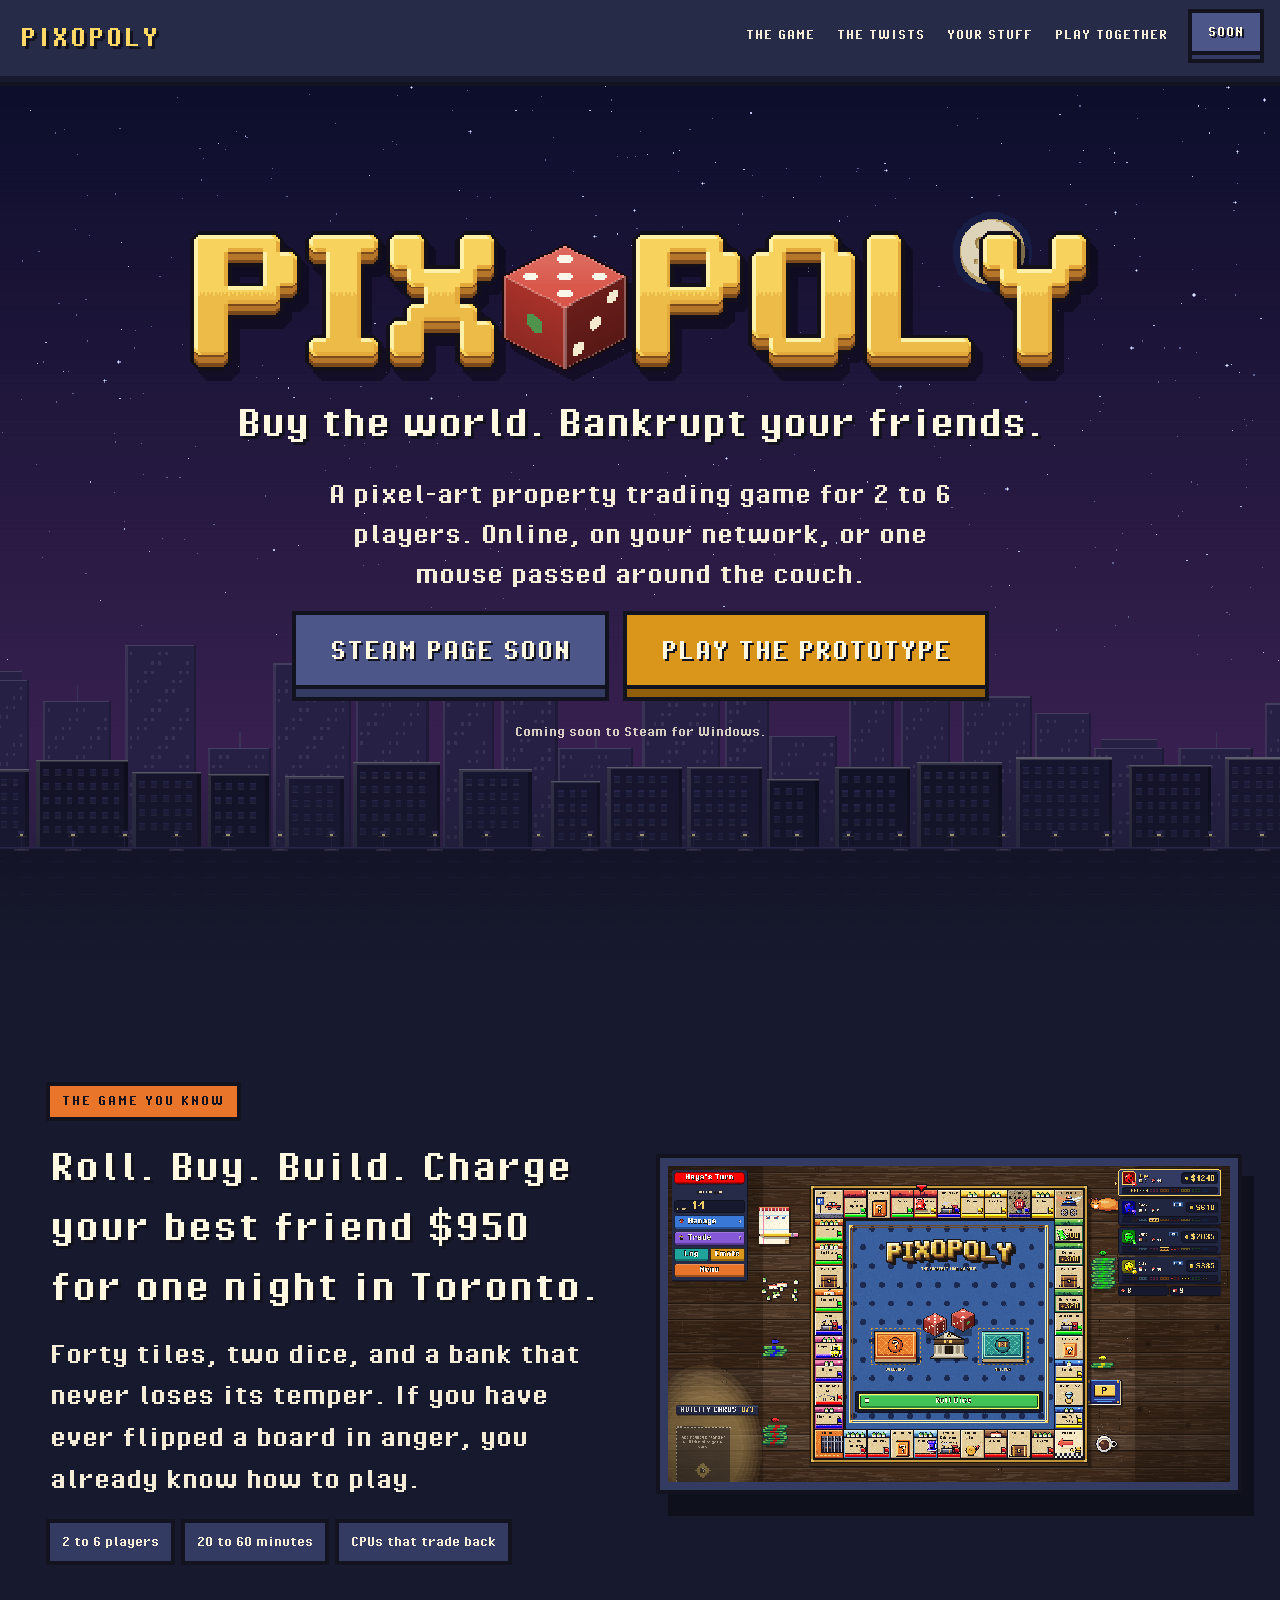
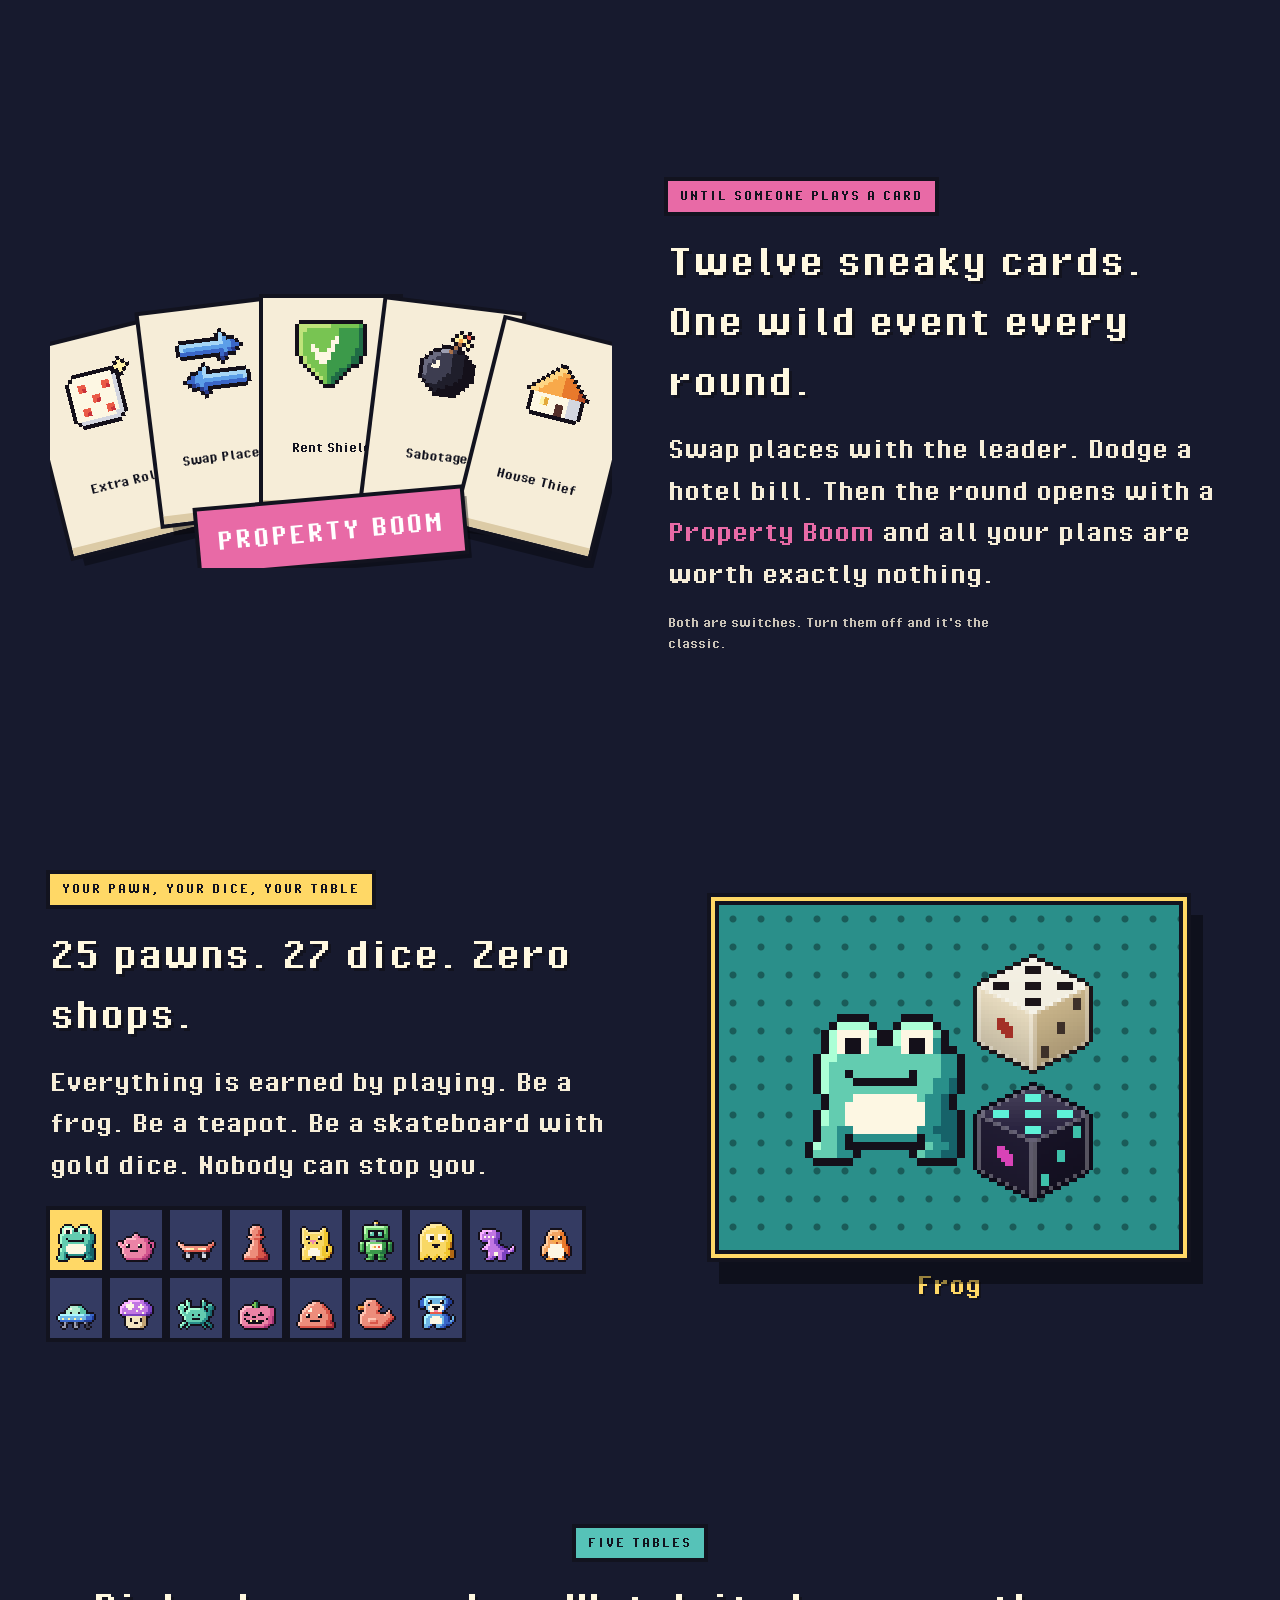
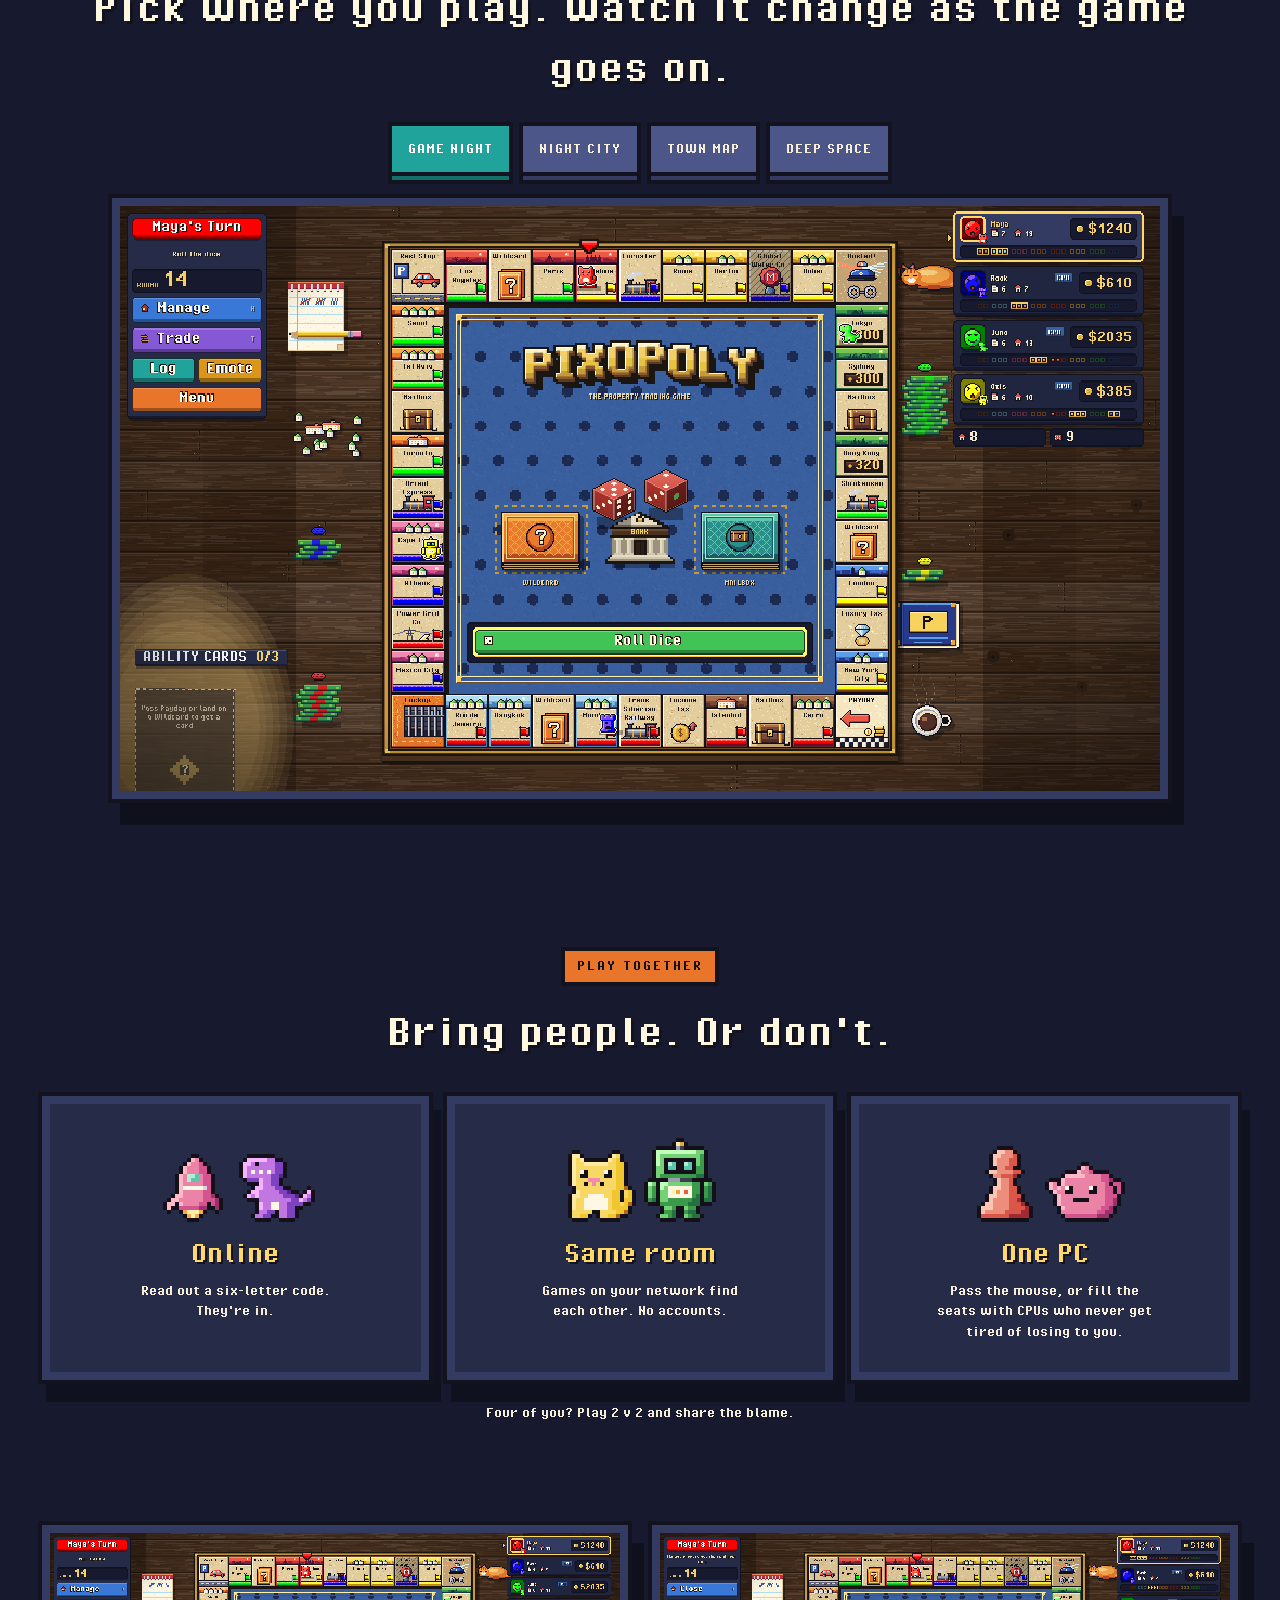
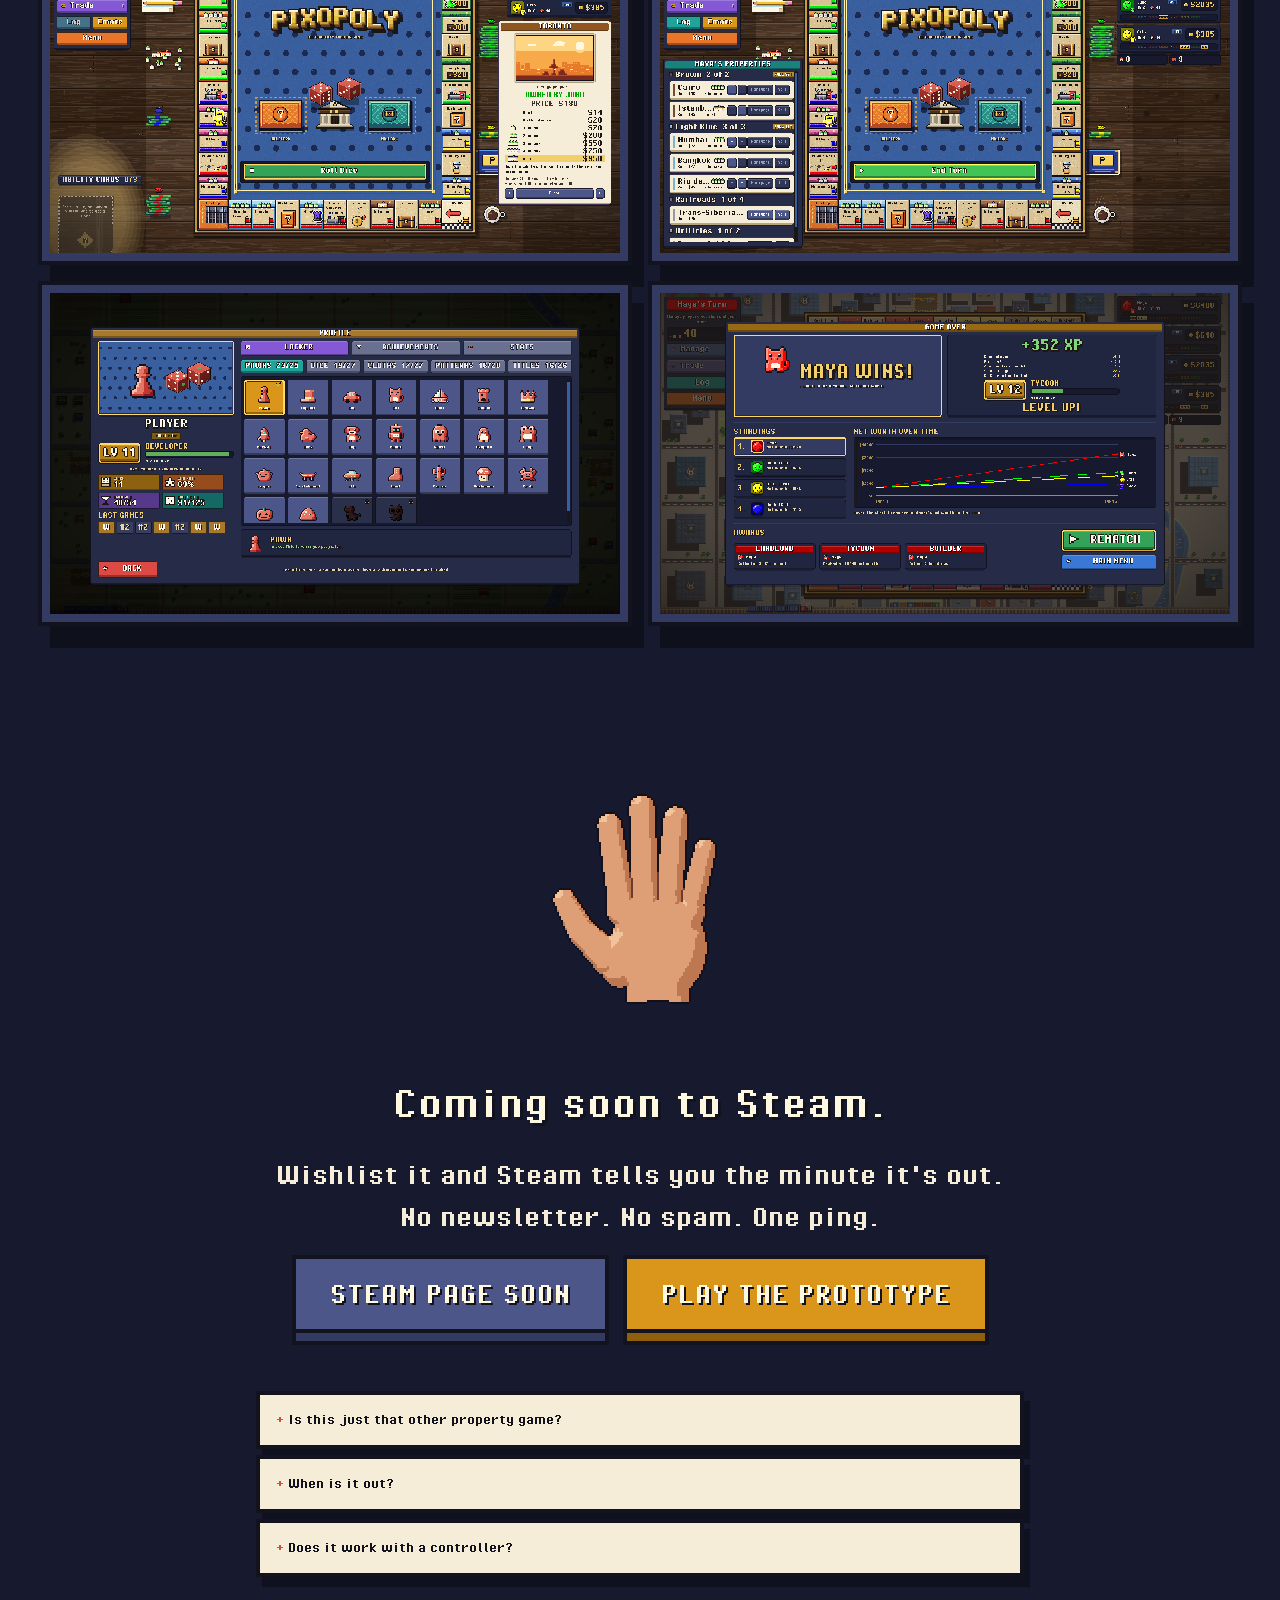
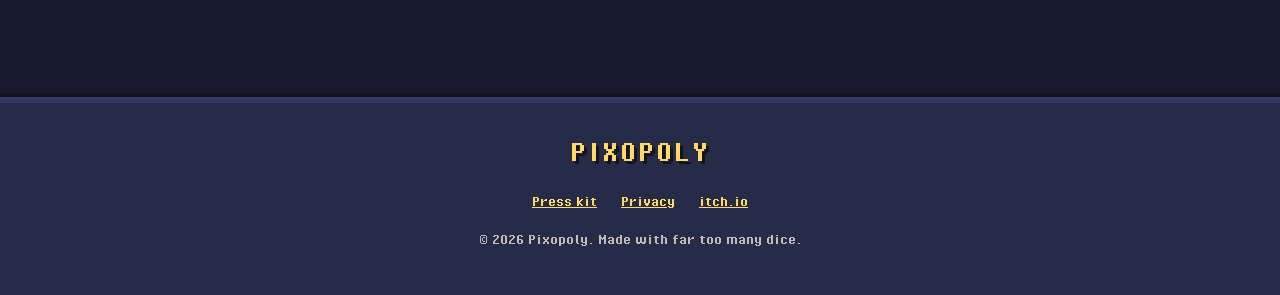
==== index.html @ 48ee64f7 "New look to match the game's redesign: slate, paper, flat buttons; fresh screenshots and media kit C" ====
<!doctype html>
<html lang="en">
<head>
<meta charset="utf-8">
<meta name="viewport" content="width=device-width, initial-scale=1">
<title>Pixopoly: buy the world, bankrupt your friends</title>
<meta name="description" content="Pixopoly is a pixel-art property trading game for 2 to 6 players. Play online, on your network, or on one PC. Coming soon to Steam.">
<meta name="theme-color" content="#171a2e">
<link rel="icon" href="/favicon.ico" sizes="any">
<link rel="icon" type="image/png" sizes="32x32" href="/assets/img/icon-32.png">
<link rel="apple-touch-icon" href="/assets/img/icon-180.png">
<link rel="manifest" href="/site.webmanifest">
<meta property="og:type" content="website">
<meta property="og:site_name" content="Pixopoly">
<meta property="og:title" content="Pixopoly: buy the world, bankrupt your friends">
<meta property="og:description" content="A pixel-art property trading game for 2 to 6 players. Online, on your network, or on one PC. Coming soon to Steam.">
<meta property="og:image" content="/assets/img/og.png">
<meta property="og:image:width" content="1200">
<meta property="og:image:height" content="630">
<meta name="twitter:card" content="summary_large_image">
<meta name="twitter:title" content="Pixopoly: buy the world, bankrupt your friends">
<meta name="twitter:description" content="A pixel-art property trading game for 2 to 6 players. Coming soon to Steam.">
<meta name="twitter:image" content="/assets/img/og.png">
<link rel="preload" href="/assets/fonts/PixelOperator-Bold.ttf" as="font" type="font/ttf" crossorigin>
<link rel="preload" href="/assets/img/bg_city.png" as="image">
<link rel="stylesheet" href="/css/style.css">
<script type="application/ld+json">
{
  "@context": "https://schema.org",
  "@type": "VideoGame",
  "name": "Pixopoly",
  "description": "A pixel-art property trading board game for 2 to 6 players, with ability cards, Chaos Mode, 2v2 teams, and online, network and same-PC play.",
  "genre": ["Board game", "Strategy", "Party"],
  "gamePlatform": "PC",
  "operatingSystem": "Windows",
  "applicationCategory": "Game",
  "playMode": ["SinglePlayer", "MultiPlayer"],
  "numberOfPlayers": { "@type": "QuantitativeValue", "minValue": 1, "maxValue": 4 }
}
</script>
</head>
<body>
<a class="skip" href="#game">Skip to content</a>

<header class="top">
  <a class="brand" href="#top" aria-label="Pixopoly, back to top">PIXOPOLY</a>
  <nav aria-label="Sections">
    <a href="#game">The game</a>
    <a href="#twists">The twists</a>
    <a href="#yours">Your stuff</a>
    <a href="#together">Play together</a>
  </nav>
  <a class="btn green sm" data-link="steam" href="#wishlist">Wishlist</a>
</header>

<main id="top">

  <section class="hero">
    <div class="hero-bg" aria-hidden="true"></div>
    <h1 class="logo" aria-label="Pixopoly">
      <img src="/assets/img/logo_P.png" alt="" width="116" height="146">
      <img src="/assets/img/logo_I.png" alt="" width="80" height="146">
      <img src="/assets/img/logo_X.png" alt="" width="116" height="146">
      <span class="logo-die"><img id="die" src="/assets/img/die_5.png" alt="" width="134" height="134"></span>
      <img src="/assets/img/logo_P.png" alt="" width="116" height="146">
      <img src="/assets/img/logo_O.png" alt="" width="116" height="146">
      <img src="/assets/img/logo_L.png" alt="" width="116" height="146">
      <img src="/assets/img/logo_Y.png" alt="" width="116" height="146">
    </h1>
    <p class="tag">Buy the world. Bankrupt your friends.</p>
    <p class="sub">A pixel-art property trading game for 2 to 6 players. Online, on your network, or one mouse passed around the couch.</p>
    <div class="cta">
      <a class="btn green big" data-link="steam" href="#wishlist">Wishlist on Steam</a>
      <a class="btn gold big" data-link="itch" href="https://intebat.itch.io/pixopoly" rel="noopener">Play the prototype</a>
    </div>
    <p class="soon">Coming soon to Steam for Windows.</p>
    <div class="parade" id="parade" aria-hidden="true"></div>
  </section>

  <section class="beat" id="game">
    <div class="copy reveal">
      <p class="kicker">The game you know</p>
      <h2>Roll. Buy. Build. Charge your best friend $950 for one night in Toronto.</h2>
      <p>Forty tiles, two dice, and a bank that never loses its temper. If you have ever flipped a board in anger, you already know how to play.</p>
      <ul class="chips">
        <li>2 to 6 players</li>
        <li>20 to 60 minutes</li>
        <li>CPUs that trade back</li>
      </ul>
    </div>
    <button class="shot reveal" data-shot="board_table" aria-label="Open screenshot: a game in progress">
      <img src="/assets/shots/board_table_s.webp" alt="A Pixopoly game in progress on the Game Night table" width="960" height="540" loading="lazy">
    </button>
  </section>

  <section class="beat flip" id="twists">
    <div class="copy reveal">
      <p class="kicker pink">Until someone plays a card</p>
      <h2>Twelve sneaky cards. One wild event every round.</h2>
      <p>Swap places with the leader. Dodge a hotel bill. Then the round opens with an <b id="chaos">Earthquake</b> and all your plans are worth exactly nothing.</p>
      <p class="small">Both are switches. Turn them off and it's the classic.</p>
    </div>
    <div class="cards reveal" aria-hidden="true">
      <div class="card" style="--i:0"><i class="spr ability" style="--n:0"></i><b>Extra Roll</b></div>
      <div class="card" style="--i:1"><i class="spr ability" style="--n:1"></i><b>Swap Places</b></div>
      <div class="card" style="--i:2"><i class="spr ability" style="--n:2"></i><b>Rent Shield</b></div>
      <div class="card" style="--i:3"><i class="spr ability" style="--n:3"></i><b>Sabotage</b></div>
      <div class="card" style="--i:4"><i class="spr ability" style="--n:4"></i><b>House Thief</b></div>
      <div class="stamp" id="stamp">PROPERTY BOOM</div>
    </div>
  </section>

  <section class="beat" id="yours">
    <div class="copy reveal">
      <p class="kicker gold">Your pawn, your dice, your table</p>
      <h2>25 pawns. 27 dice. Zero shops.</h2>
      <p>Everything is earned by playing. Be a frog. Be a teapot. Be a skateboard with gold dice. Nobody can stop you.</p>
      <div class="picker" id="picker" aria-label="Some of the pawns"></div>
    </div>
    <div class="showcase reveal">
      <div class="felt">
        <i class="spr pawn big" id="bigpawn" style="--n:14"></i>
        <i class="spr skin" id="bigdie" style="--n:5"></i>
        <i class="spr skin" id="bigdie2" style="--n:9"></i>
      </div>
      <p class="caption" id="pawnname">Frog</p>
    </div>
  </section>

  <section class="tables" id="tables">
    <div class="copy reveal center">
      <p class="kicker teal">Five tables</p>
      <h2>Pick where you play. Watch it change as the game goes on.</h2>
    </div>
    <div class="tabs reveal" role="tablist" aria-label="Tables">
      <button role="tab" aria-selected="true" data-table="board_table">Game Night</button>
      <button role="tab" aria-selected="false" data-table="board_city">Night City</button>
      <button role="tab" aria-selected="false" data-table="board_map">Town Map</button>
      <button role="tab" aria-selected="false" data-table="board_space">Deep Space</button>
    </div>
    <button class="shot wide reveal" id="tableshot" data-shot="board_table" aria-label="Open this screenshot">
      <img src="/assets/shots/board_table_s.webp" alt="The board on the selected table" width="960" height="540" loading="lazy">
    </button>
  </section>

  <section class="together" id="together">
    <div class="copy reveal center">
      <p class="kicker">Play together</p>
      <h2>Bring people. Or don't.</h2>
    </div>
    <div class="ways">
      <article class="way reveal">
        <i class="spr pawn" style="--n:7"></i><i class="spr pawn" style="--n:12"></i>
        <h3>Online</h3>
        <p>Read out a six-letter code. They're in.</p>
      </article>
      <article class="way reveal">
        <i class="spr pawn" style="--n:3"></i><i class="spr pawn" style="--n:10"></i>
        <h3>Same room</h3>
        <p>Games on your network find each other. No accounts.</p>
      </article>
      <article class="way reveal">
        <i class="spr pawn" style="--n:0"></i><i class="spr pawn" style="--n:15"></i>
        <h3>One PC</h3>
        <p>Pass the mouse, or fill the seats with CPUs who never get tired of losing to you.</p>
      </article>
    </div>
    <p class="small center reveal">Four of you? Play 2 v 2 and share the blame.</p>
  </section>

  <section class="gallery" id="shots" aria-label="Screenshots">
    <button class="shot reveal" data-shot="deed"><img src="/assets/shots/deed_s.webp" alt="A property card showing its rents" width="960" height="540" loading="lazy"></button>
    <button class="shot reveal" data-shot="manage"><img src="/assets/shots/manage_s.webp" alt="Managing properties: houses, hotels and mortgages" width="960" height="540" loading="lazy"></button>
    <button class="shot reveal" data-shot="locker"><img src="/assets/shots/locker_s.webp" alt="The locker: pawns, dice and cloths" width="960" height="540" loading="lazy"></button>
    <button class="shot reveal" data-shot="results"><img src="/assets/shots/results_s.webp" alt="The results screen" width="960" height="540" loading="lazy"></button>
  </section>

  <section class="final" id="wishlist">
    <img class="hand" src="/assets/img/hand_open.png" alt="" width="182" height="276" loading="lazy">
    <h2>Coming soon to Steam.</h2>
    <p>Wishlist it and Steam tells you the minute it's out. No newsletter. No spam. One ping.</p>
    <div class="cta">
      <a class="btn green big" data-link="steam" href="#wishlist">Wishlist on Steam</a>
      <a class="btn gold big" data-link="itch" href="https://intebat.itch.io/pixopoly" rel="noopener">Play the prototype</a>
    </div>
    <div class="faq">
      <details><summary>Is this just that other property game?</summary><p>It's the one you already know how to play, with ability cards, Chaos Mode, teams and five tables on top. Every twist has an off switch.</p></details>
      <details><summary>When is it out?</summary><p>When it's good. The prototype is playable today on itch.</p></details>
      <details><summary>Does it work with a controller?</summary><p>Yes. Keyboard, mouse or controller, on one PC or four.</p></details>
    </div>
  </section>

</main>

<footer class="foot">
  <span class="brand">PIXOPOLY</span>
  <nav aria-label="More">
    <a href="/presskit">Press kit</a>
    <a href="/privacy">Privacy</a>
    <a data-link="itch" href="https://intebat.itch.io/pixopoly" rel="noopener">itch.io</a>
  </nav>
  <small>&copy; <span id="year">2026</span> Pixopoly. Made with far too many dice.</small>
</footer>

<div class="lightbox" id="lightbox" hidden>
  <button class="close" aria-label="Close">X</button>
  <img alt="" id="lightimg">
</div>

<script src="/js/main.js" defer></script>
</body>
</html>
---- css/style.css ----
/* Pixopoly: marketing site. No dependencies.
   The look is the game's own: thick flat pieces. Slate panels, cream paper,
   bright one-colour buttons with a lip that squashes when pressed.
   Art is shown at whole multiples of its pixels and never smoothed. */

@font-face {
  font-family: "PixOp";
  src: url("/assets/fonts/PixelOperator-Bold.ttf") format("truetype");
  font-display: swap;
}

:root {
  --ink: #12131f;
  --night: #171a2e;
  --slate: #262b47;
  --slate-d: #171a2e;
  --slate-l: #343b62;
  --neutral: #4d5688;
  --orange: #e8752a;
  --blue: #3a78d8;
  --purple: #8558d6;
  --gold: #ffd866;
  --parch: #f6edd8;
  --parch-d: #dccba6;
  --green: #34a35a;
  --red: #dc4a44;
  --teal: #1fa39b;
  --pink: #e86aa6;
  --u: 4px;            /* one chunky pixel */
  --wrap: 1180px;
}

* { box-sizing: border-box; }
html { scroll-behavior: smooth; }
body {
  margin: 0;
  background: var(--night);
  color: var(--parch);
  font: 16px/1.5 "PixOp", ui-monospace, monospace;
  -webkit-font-smoothing: none;
  font-smooth: never;
  overflow-x: hidden;
}
img, .spr { image-rendering: pixelated; image-rendering: crisp-edges; }
img { display: block; max-width: 100%; height: auto; }
a { color: var(--gold); }
h1, h2, h3, p { margin: 0; }
h2 { font-size: 32px; line-height: 1.25; letter-spacing: 1px; color: #fff8e0; text-shadow: 3px 3px 0 var(--ink); }
h3 { font-size: 32px; line-height: 1.2; color: var(--gold); text-shadow: 2px 2px 0 var(--ink); }
p { font-size: 16px; max-width: 46ch; }
.small { font-size: 16px; opacity: .8; }
.center { text-align: center; margin-inline: auto; }
.skip { position: absolute; left: -999px; }
.skip:focus { left: 12px; top: 12px; z-index: 99; background: var(--gold); color: var(--ink); padding: 8px 12px; }
:focus-visible { outline: 4px solid var(--gold); outline-offset: 4px; }

@media (min-width: 900px) {
  h2 { font-size: 48px; }
  p { font-size: 32px; line-height: 1.3; }
  .small, .faq p, .way p, .foot, .caption { font-size: 16px; }
}

/* ── Buttons: a face, a lip underneath, and a squash when pressed ── */
.btn {
  --c: #3a78d8; --d: #24509a;
  display: inline-block;
  padding: 14px 26px 16px;
  font: inherit; font-size: 32px; line-height: 1; letter-spacing: 1px; text-decoration: none; text-transform: uppercase;
  color: #fff8e0; text-shadow: 2px 2px 0 var(--ink);
  background: var(--c);
  border: 0;
  box-shadow: 0 0 0 4px var(--ink), 0 12px 0 0 var(--d), 0 12px 0 4px var(--ink);
  transform: translateY(0);
  transition: transform .08s steps(2), box-shadow .08s steps(2), filter .1s;
  cursor: pointer;
}
.btn:hover { filter: brightness(1.12); transform: translateY(-4px); box-shadow: 0 0 0 4px var(--ink), 0 16px 0 0 var(--d), 0 16px 0 4px var(--ink); }
.btn:active { transform: translateY(8px); box-shadow: 0 0 0 4px var(--ink), 0 4px 0 0 var(--d), 0 4px 0 4px var(--ink); }
.btn.green { --c: #34a35a; --d: #1f6b3a; }
.btn.gold { --c: #d9961a; --d: #8f5f0c; }
.btn.sm { font-size: 16px; padding: 10px 16px 12px; box-shadow: 0 0 0 4px var(--ink), 0 8px 0 0 var(--d), 0 8px 0 4px var(--ink); }
.btn.big { padding: 18px 34px 20px; }
.btn.is-soon { --c: #4d5688; --d: #343b62; cursor: default; }
.btn.is-soon { transition: none; }
.btn.is-soon:hover, .btn.is-soon:active { transform: none; filter: none; box-shadow: 0 0 0 4px var(--ink), 0 12px 0 0 var(--d), 0 12px 0 4px var(--ink); }
.btn.pop::after {              /* the gold frame that bursts out on a press, like in the game */
  content: ""; position: absolute; inset: 0; border: 4px solid var(--gold); pointer-events: none;
  animation: burst .25s ease-out forwards;
}
@keyframes burst { to { inset: -16px; opacity: 0; } }
.btn { position: relative; }

/* ── Top bar ── */
.top {
  position: sticky; top: 0; z-index: 20;
  display: flex; align-items: center; gap: 24px;
  padding: 12px 20px 16px;
  background: var(--slate);
  box-shadow: 0 6px 0 var(--slate-d), 0 10px 0 var(--ink);
}
.brand { font-size: 32px; letter-spacing: 2px; color: var(--gold); text-decoration: none; text-shadow: 3px 3px 0 var(--ink); }
.top nav { display: none; gap: 22px; margin-left: auto; }
.top nav a { color: var(--parch); text-decoration: none; text-transform: uppercase; letter-spacing: 1px; padding: 4px 0; border-bottom: 4px solid transparent; }
.top nav a:hover { color: var(--gold); border-color: var(--gold); }
.top .btn { margin-left: auto; margin-bottom: 8px; }
@media (min-width: 900px) { .top nav { display: flex; } .top .btn { margin-left: 0; } }

/* ── Hero ── */
.hero { position: relative; min-height: min(100vh, 940px); padding: 70px 20px 150px; display: grid; justify-items: center; align-content: center; gap: 22px; text-align: center; overflow: hidden; }
.hero-bg { position: absolute; inset: -40px 0 0 0; background: url("/assets/img/bg_city.png") center / cover no-repeat; image-rendering: pixelated; filter: brightness(.9) saturate(1.15); transform: translateY(calc(var(--scroll, 0) * 0.25px)); }
.hero::after { content: ""; position: absolute; inset: auto 0 0 0; height: 220px; background: linear-gradient(transparent, var(--night)); pointer-events: none; }
.hero > *:not(.hero-bg) { position: relative; z-index: 1; }
.logo { display: flex; align-items: flex-end; justify-content: center; gap: 4px; flex-wrap: nowrap; width: min(100%, 900px); filter: drop-shadow(8px 10px 0 rgba(0, 0, 0, .35)); }
.logo img { flex: 0 1 auto; min-width: 0; width: auto; height: auto; max-height: 146px; animation: drop .45s cubic-bezier(.2, .9, .3, 1.3) both, bob 2.4s ease-in-out infinite; }
.logo > :nth-child(1) { animation-delay: .05s, 1.0s; } .logo > :nth-child(2) { animation-delay: .12s, 1.15s; }
.logo > :nth-child(3) { animation-delay: .19s, 1.3s; } .logo > :nth-child(5) { animation-delay: .33s, 1.6s; }
.logo > :nth-child(6) { animation-delay: .40s, 1.75s; } .logo > :nth-child(7) { animation-delay: .47s, 1.9s; }
.logo > :nth-child(8) { animation-delay: .54s, 2.05s; }
.logo-die { flex: 0 1 auto; min-width: 0; animation: drop .45s cubic-bezier(.2, .9, .3, 1.3) .26s both; }
.logo-die img { animation: none; }
.logo-die.hop img { animation: hop .5s steps(8); }
@keyframes drop { from { transform: translateY(-160px); opacity: 0; } }
@keyframes bob { 50% { transform: translateY(-6px); } }
@keyframes hop { 40% { transform: translateY(-44px) rotate(-8deg); } 70% { transform: translateY(0); } 85% { transform: translateY(-8px); } }
.tag { font-size: 32px; line-height: 1.2; max-width: none; color: #fff8e0; text-shadow: 3px 3px 0 var(--ink); animation: rise .5s .8s both; }
.sub { font-size: 16px; max-width: 54ch; animation: rise .5s .95s both; }
.cta { display: flex; flex-wrap: wrap; gap: 26px 22px; justify-content: center; padding-bottom: 14px; animation: rise .5s 1.1s both; }
.soon { font-size: 16px; opacity: .85; max-width: none; animation: rise .5s 1.25s both; }
@keyframes rise { from { transform: translateY(16px); opacity: 0; } }
@media (min-width: 900px) { .tag { font-size: 48px; } .sub { font-size: 32px; line-height: 1.25; max-width: 40ch; } }

/* The pawns walking along the bottom of the hero. */
.parade { position: absolute !important; left: 0; right: 0; bottom: 34px; height: 96px; }
.parade .spr { position: absolute; bottom: 0; left: -90px; animation: walk var(--t, 26s) linear infinite, step .5s steps(1) infinite; animation-delay: var(--d, 0s), var(--d, 0s); }
@keyframes walk { to { transform: translateX(calc(100vw + 180px)); } }
@keyframes step { 50% { margin-bottom: 8px; } }

/* ── Sprites from the game's sheets (js/main.js fills in the sizes) ── */
.spr { display: inline-block; background-repeat: no-repeat; flex: none; }
.spr.pawn { --k: 4; width: calc(20px * var(--k)); height: calc(24px * var(--k)); background-image: url("/assets/img/pawns.png"); background-size: calc(500px * var(--k)) calc(96px * var(--k)); background-position: calc(var(--n) * -20px * var(--k)) calc(var(--f, 0) * -24px * var(--k)); }
.spr.pawn.big { --k: 8; }
.spr.skin { --k: 2; width: calc(60px * var(--k)); height: calc(60px * var(--k)); background-image: url("/assets/img/skins.png"); background-size: calc(1620px * var(--k)) calc(60px * var(--k)); background-position: calc(var(--n) * -60px * var(--k)) 0; }
.spr.ability { --k: 4; width: calc(20px * var(--k)); height: calc(20px * var(--k)); background-image: url("/assets/img/abilities.png"); background-size: calc(100px * var(--k)) calc(20px * var(--k)); background-position: calc(var(--n) * -20px * var(--k)) 0; }

/* ── The three beats ── */
.beat, .tables, .together, .gallery, .final { width: min(100% - 40px, var(--wrap)); margin: 0 auto; padding: 80px 0; }
.beat { display: grid; gap: 40px; align-items: center; }
.beat > * { min-width: 0; }
@media (min-width: 900px) { .beat { grid-template-columns: 1fr 1fr; gap: 56px; padding: 110px 0; } .beat.flip > .copy { order: 2; } }
.copy { display: grid; gap: 18px; justify-items: start; }
.copy.center { justify-items: center; }
.kicker { font-size: 16px !important; letter-spacing: 2px; text-transform: uppercase; color: var(--ink); background: var(--orange); padding: 4px 12px 6px; box-shadow: 0 0 0 4px var(--ink); max-width: none; }
.kicker.pink { background: var(--pink); } .kicker.gold { background: var(--gold); } .kicker.teal { background: #56c2b8; }
.chips { list-style: none; display: flex; flex-wrap: wrap; gap: 14px; padding: 0; margin: 6px 0 0; }
.chips li { font-size: 16px; padding: 6px 12px 8px; background: var(--slate-l); box-shadow: 0 0 0 4px var(--ink); }

/* Screenshots sit in the game's own frame. */
.shot { display: block; padding: 0; border: 0; background: var(--ink); cursor: zoom-in; width: 100%; box-shadow: 0 0 0 8px var(--slate-l), 0 0 0 12px var(--ink), 12px 22px 0 12px rgba(0, 0, 0, .4); transition: transform .12s steps(3); }
.shot img { width: 100%; }
.shot:hover { transform: translate(-4px, -6px) rotate(-.4deg); }
.shot.wide { max-width: 1040px; margin: 34px auto 0; }

/* Ability cards fanned out, with the chaos stamp over them. */
.cards { position: relative; display: flex; justify-content: center; padding: 30px 0 60px; min-height: 300px; overflow: hidden; }
@media (max-width: 700px) { .card { width: 96px !important; margin: 0 -6px !important; padding: 12px 6px 16px !important; } .card .spr.ability { --k: 3; } .stamp { font-size: 16px !important; } }
.card { width: 150px; margin: 0 -12px; padding: 18px 10px 22px; display: grid; justify-items: center; gap: 14px; text-align: center; color: var(--ink); background: var(--parch); box-shadow: 0 0 0 4px var(--ink), inset 0 -8px 0 var(--parch-d), 8px 12px 0 rgba(0, 0, 0, .35); transform: rotate(calc((var(--i) - 2) * 7deg)) translateY(calc((var(--i) - 2) * (var(--i) - 2) * 9px)); transition: transform .15s steps(3); }
.card b { font-size: 16px; font-weight: normal; line-height: 1.1; }
.card:hover { transform: rotate(0) translateY(-26px) scale(1.06); z-index: 3; }
.stamp { position: absolute; left: 50%; bottom: 6px; translate: -50% 0; rotate: -5deg; white-space: nowrap; font-size: 32px; letter-spacing: 2px; padding: 6px 18px 8px; color: #fff; background: var(--pink); box-shadow: 0 0 0 4px var(--ink), 6px 8px 0 rgba(0, 0, 0, .4); }
.stamp.slam { animation: slam .35s cubic-bezier(.2, 1.6, .4, 1); }
@keyframes slam { from { scale: 2.2; opacity: 0; } }
#chaos { color: var(--pink); font-weight: normal; }

/* Pawn picker and the felt it's shown on. */
.picker { display: flex; flex-wrap: wrap; gap: 8px; margin-top: 6px; }
.picker button { padding: 6px; border: 0; background: var(--slate-l); box-shadow: 0 0 0 4px var(--ink); cursor: pointer; transition: transform .08s steps(2); }
.picker button .spr.pawn { --k: 2; display: block; }
.picker button:hover { transform: translateY(-4px); }
.picker button[aria-pressed="true"] { background: var(--gold); box-shadow: 0 0 0 4px var(--ink); }
.showcase { display: grid; justify-items: center; gap: 14px; }
.felt { position: relative; width: min(100%, 460px); aspect-ratio: 4 / 3; display: grid; place-items: center; grid-template-columns: auto auto; gap: 8px; align-content: center; justify-content: center;
  background: #2a8f8a radial-gradient(#1a5c59 3px, transparent 4px) 0 0 / 28px 28px; box-shadow: 0 0 0 4px var(--ink), 0 0 0 8px var(--gold), 0 0 0 12px var(--ink), 12px 22px 0 12px rgba(0, 0, 0, .4); }
.felt .big { grid-row: span 2; }
.felt .big.swap { animation: squash .3s steps(6); }
@keyframes squash { 0% { transform: scale(1.25, .7); } 60% { transform: scale(.92, 1.1); } }
.felt .skin { animation: bob 1.8s ease-in-out infinite; } .felt .skin + .skin { animation-delay: .4s; }
.caption { font-size: 32px !important; color: var(--gold); text-shadow: 2px 2px 0 var(--ink); max-width: none; }

/* Tables. */
.tabs { display: flex; flex-wrap: wrap; justify-content: center; gap: 12px 14px; margin-top: 30px; }
.tabs button { font: inherit; font-size: 16px; text-transform: uppercase; letter-spacing: 1px; color: var(--parch); padding: 10px 16px 12px; border: 0; background: var(--neutral); box-shadow: 0 0 0 4px var(--ink), 0 8px 0 0 var(--slate-l), 0 8px 0 4px var(--ink); cursor: pointer; transition: transform .08s steps(2); }
.tabs button:hover { transform: translateY(-4px); }
.tabs button[aria-selected="true"] { background: var(--teal); box-shadow: 0 0 0 4px var(--ink), 0 8px 0 0 #12706a, 0 8px 0 4px var(--ink); color: #fff; }
#tableshot.swap img { animation: fadein .25s steps(5); }
@keyframes fadein { from { opacity: 0; transform: scale(1.02); } }

/* Play together. */
.ways { display: grid; gap: 34px; margin: 44px 0 30px; }
@media (min-width: 900px) { .ways { grid-template-columns: repeat(3, 1fr); } }
.way { padding: 26px 22px 30px; text-align: center; background: var(--slate); box-shadow: 0 0 0 8px var(--slate-l), 0 0 0 12px var(--ink), 8px 18px 0 12px rgba(0, 0, 0, .35); }
.way p { margin: 8px auto 0; max-width: 28ch; }
.way .spr { animation: bob 1.4s ease-in-out infinite; } .way .spr + .spr { animation-delay: .35s; }

/* Gallery. */
.gallery { display: grid; gap: 40px; padding-top: 30px; }
@media (min-width: 700px) { .gallery { grid-template-columns: 1fr 1fr; } }

/* The last word. */
.final { display: grid; justify-items: center; gap: 22px; text-align: center; padding-bottom: 120px; }
.final .hand { width: 182px; animation: wave 2.2s ease-in-out infinite; transform-origin: 50% 100%; }
@keyframes wave { 50% { transform: rotate(7deg); } }
.faq { display: grid; gap: 14px; width: min(100%, 760px); margin-top: 30px; text-align: left; }
.faq details { background: var(--parch); color: var(--ink); box-shadow: 0 0 0 4px var(--ink), 6px 10px 0 4px rgba(0, 0, 0, .35); }
.faq summary { cursor: pointer; padding: 12px 16px 14px; font-size: 16px; list-style: none; }
.faq summary::before { content: "+ "; color: var(--red); }
.faq details[open] summary::before { content: "- "; }
.faq p { padding: 0 16px 16px; max-width: none; }

.foot { display: grid; gap: 14px; justify-items: center; padding: 34px 20px 44px; background: var(--slate); box-shadow: inset 0 4px 0 var(--ink), inset 0 10px 0 var(--slate-l); text-align: center; }
.foot nav { display: flex; gap: 24px; flex-wrap: wrap; justify-content: center; }
.foot small { font-size: 16px; opacity: .75; }

/* Lightbox. */
.lightbox { position: fixed; inset: 0; z-index: 50; display: grid; place-items: center; padding: 20px; background: rgba(10, 8, 16, .92); cursor: zoom-out; }
.lightbox[hidden] { display: none; }
.lightbox img { max-width: min(100%, 1920px); max-height: 92vh; box-shadow: 0 0 0 8px var(--slate-l), 0 0 0 12px var(--ink); animation: fadein .2s steps(4); }
.lightbox .close { position: absolute; top: 18px; right: 22px; font: inherit; font-size: 32px; color: #fff; background: var(--red); border: 0; padding: 4px 14px 8px; box-shadow: 0 0 0 4px var(--ink); cursor: pointer; }

/* Things rise into place as you reach them. */
.reveal { opacity: 0; transform: translateY(28px); transition: opacity .35s steps(6), transform .35s cubic-bezier(.2, .9, .3, 1.2); }
.reveal.in { opacity: 1; transform: none; }
.shot.reveal.in:hover { transform: translate(-4px, -6px) rotate(-.4deg); }

/* Plain pages (press kit, privacy, 404). */
.page { width: min(100% - 40px, 860px); margin: 0 auto; padding: 60px 0 100px; display: grid; gap: 22px; }
.page h1 { font-size: 48px; line-height: 1.1; color: var(--gold); text-shadow: 3px 3px 0 var(--ink); }
.page h2 { font-size: 32px; margin-top: 18px; }
.page p, .page li { font-size: 16px; max-width: 70ch; }
.page .panel { padding: 22px; background: var(--slate); box-shadow: 0 0 0 8px var(--slate-l), 0 0 0 12px var(--ink); display: grid; gap: 12px; }
.page table { border-collapse: collapse; width: 100%; }
.page td { padding: 6px 10px; border-bottom: 4px solid var(--slate-l); vertical-align: top; }
.page td:first-child { color: var(--gold); white-space: nowrap; }
.grid-shots { display: grid; gap: 34px; grid-template-columns: repeat(auto-fit, minmax(260px, 1fr)); margin-top: 10px; }

@media (prefers-reduced-motion: reduce) {
  *, *::before, *::after { animation: none !important; transition: none !important; }
  .reveal { opacity: 1; transform: none; }
  html { scroll-behavior: auto; }
}
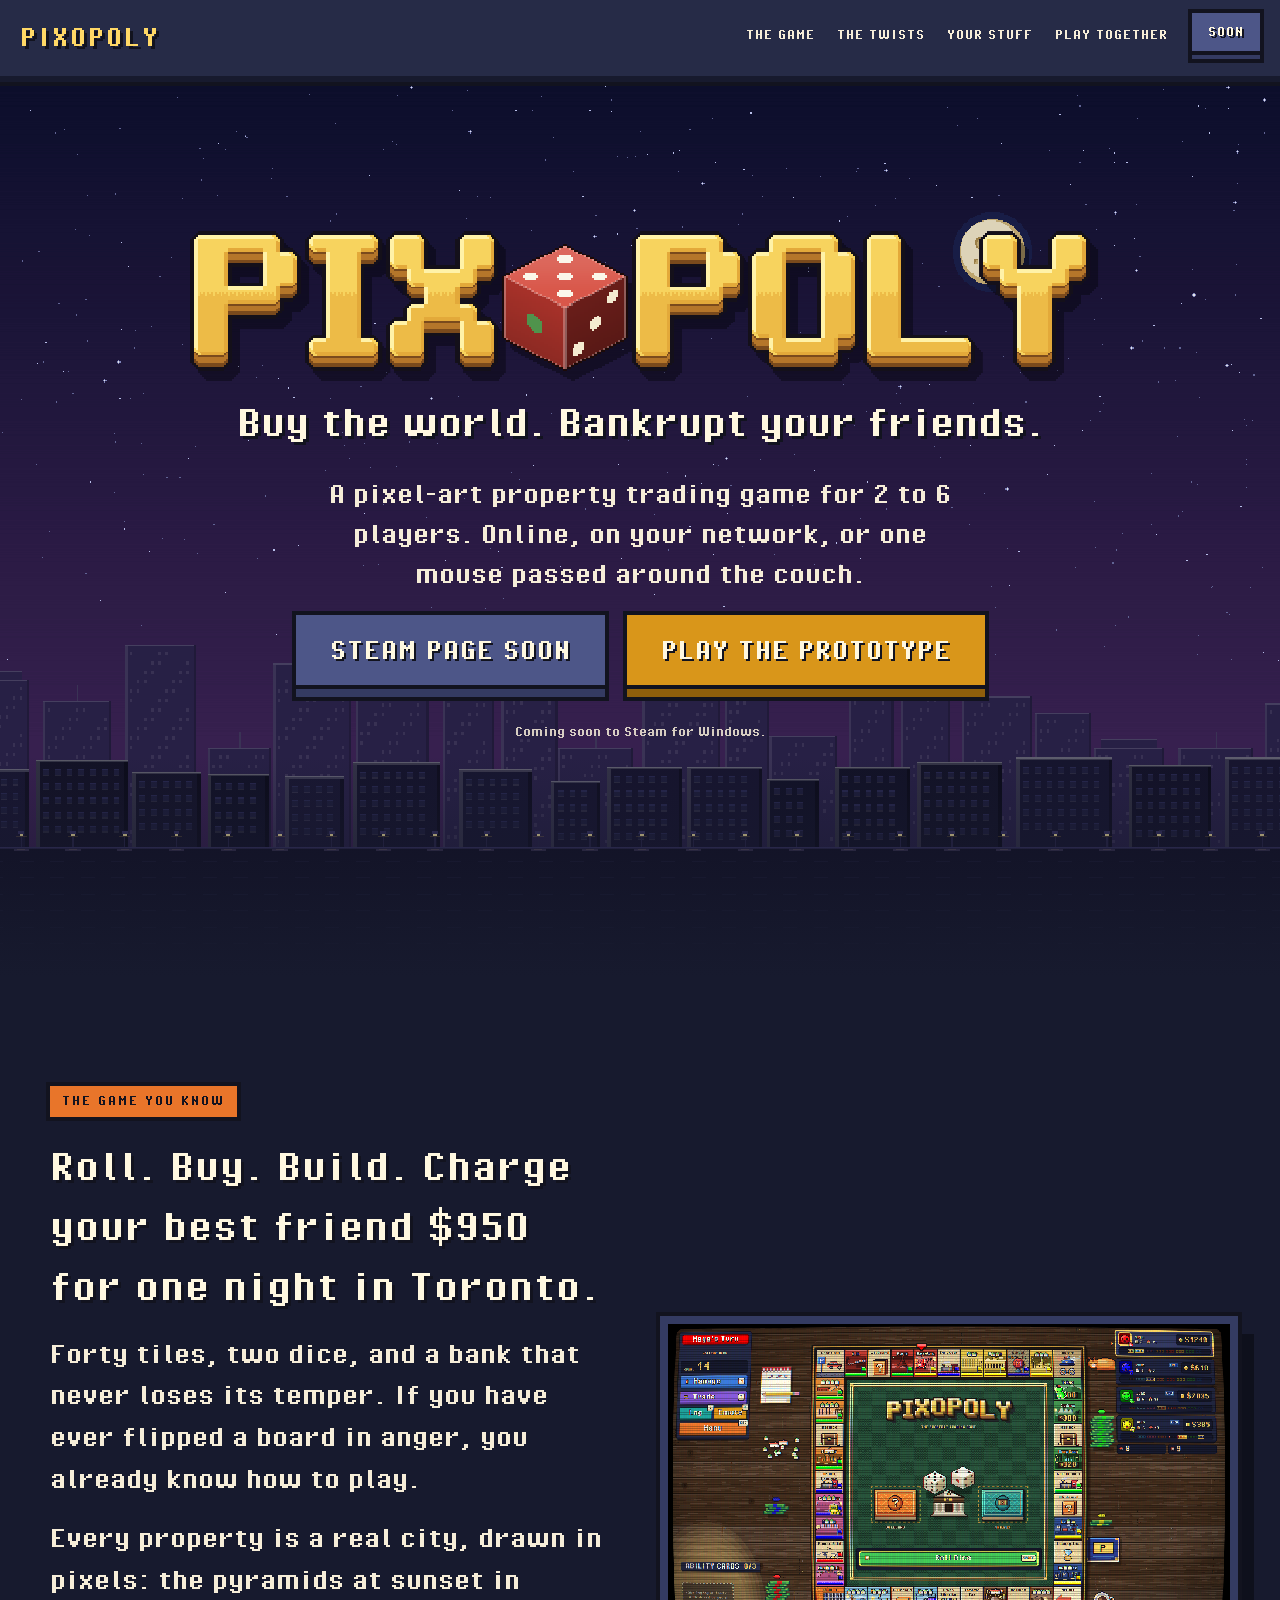
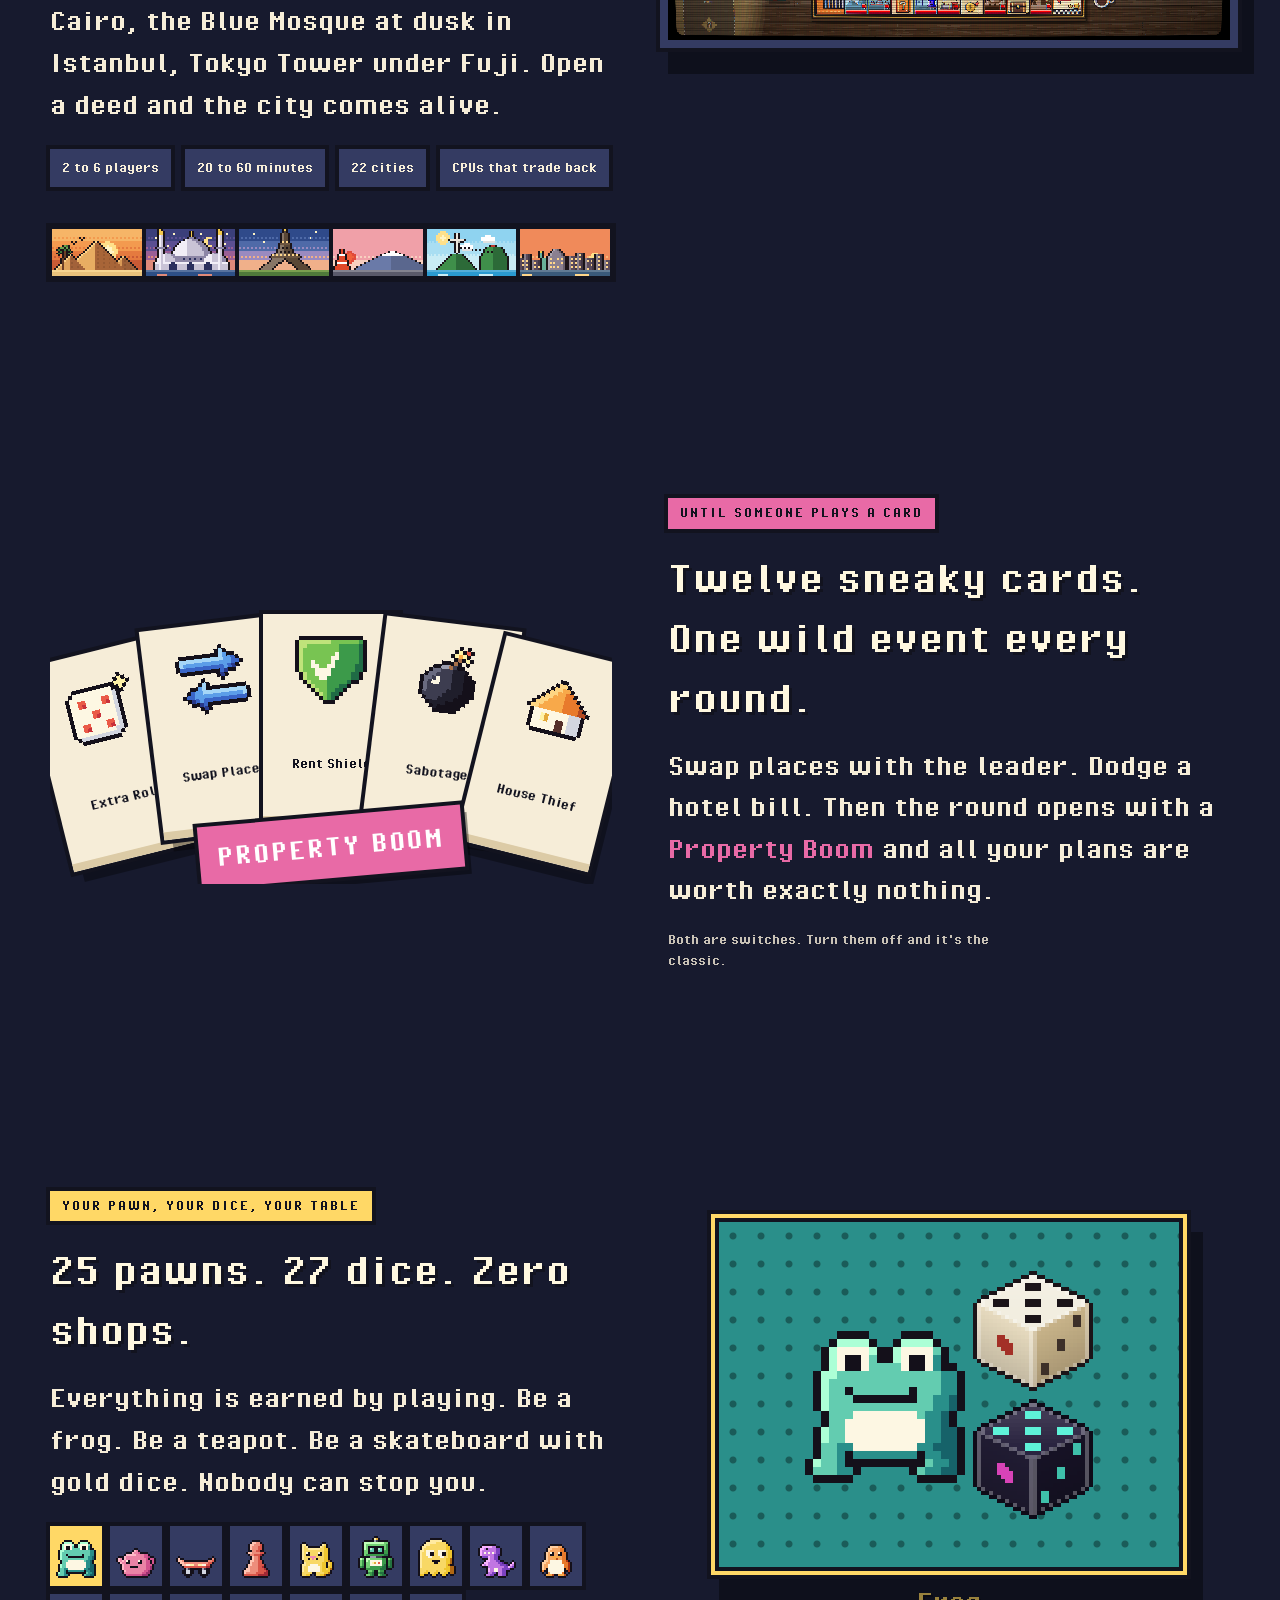
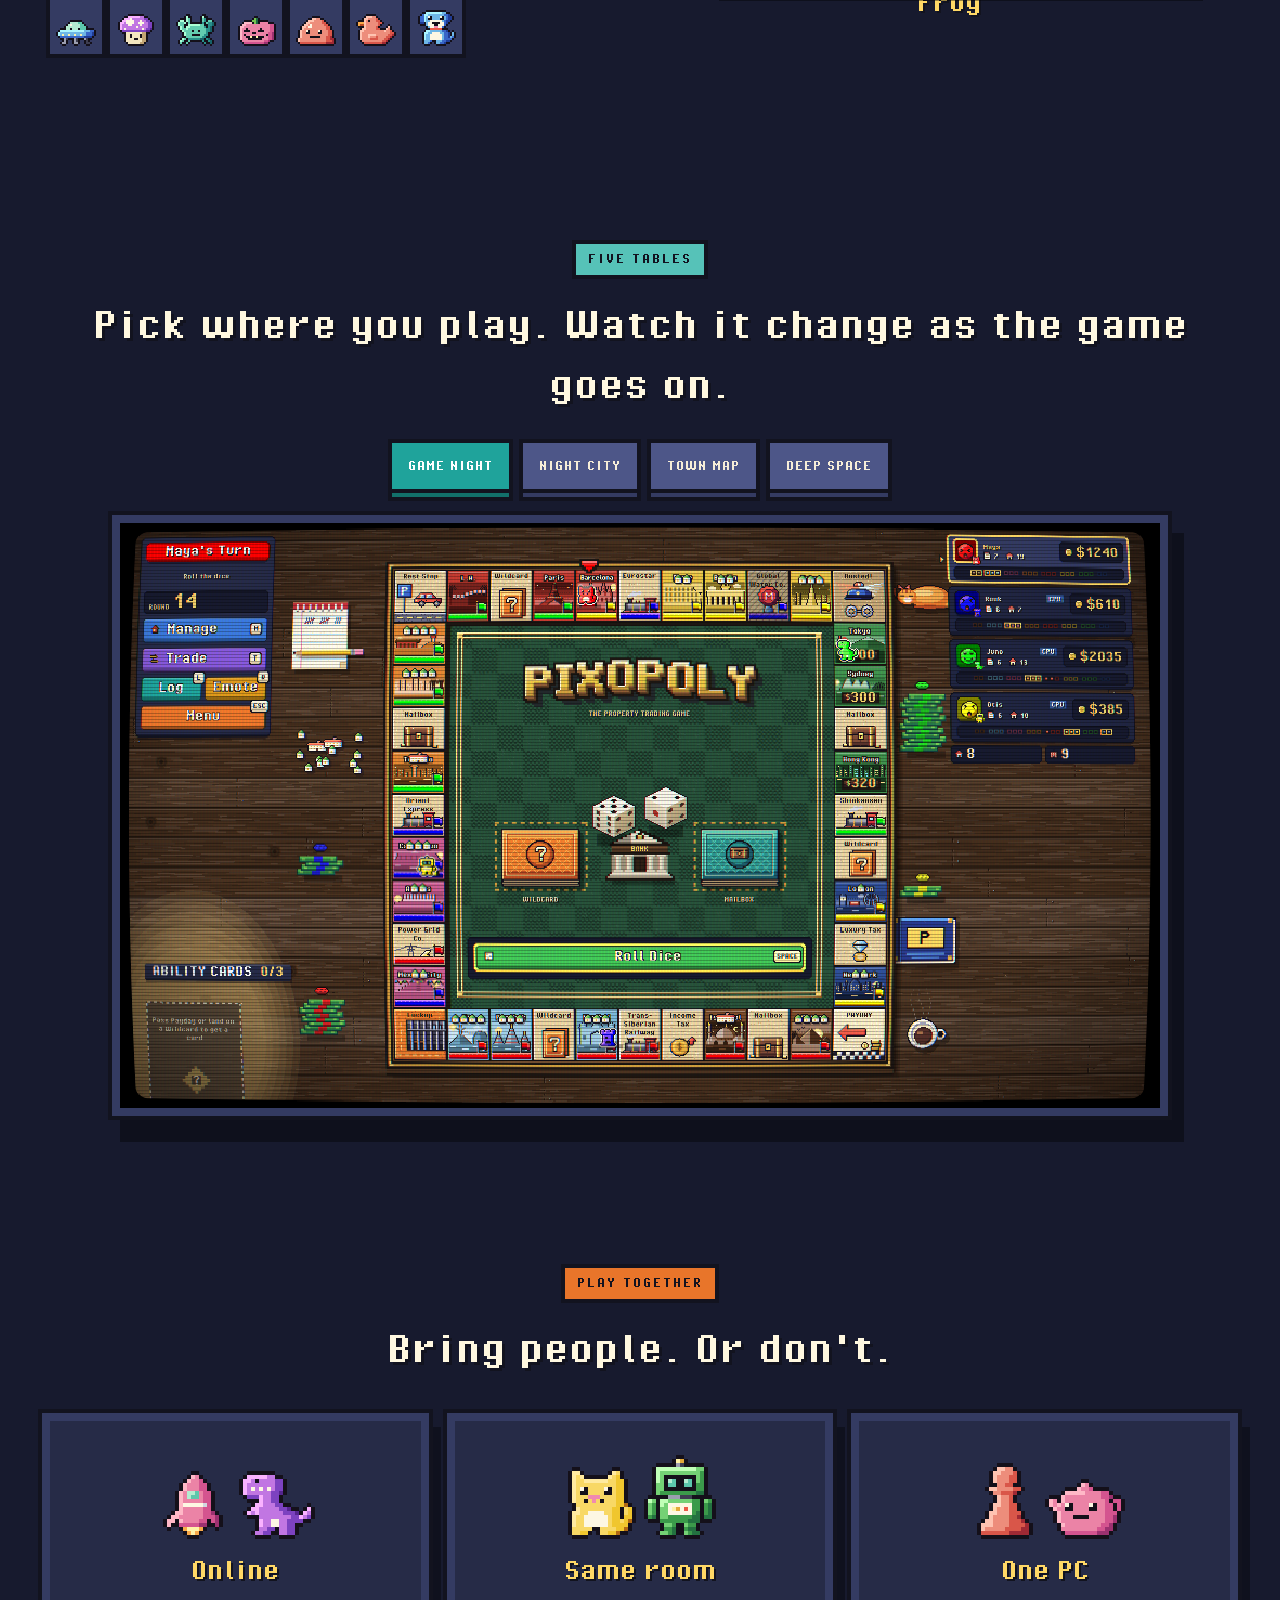
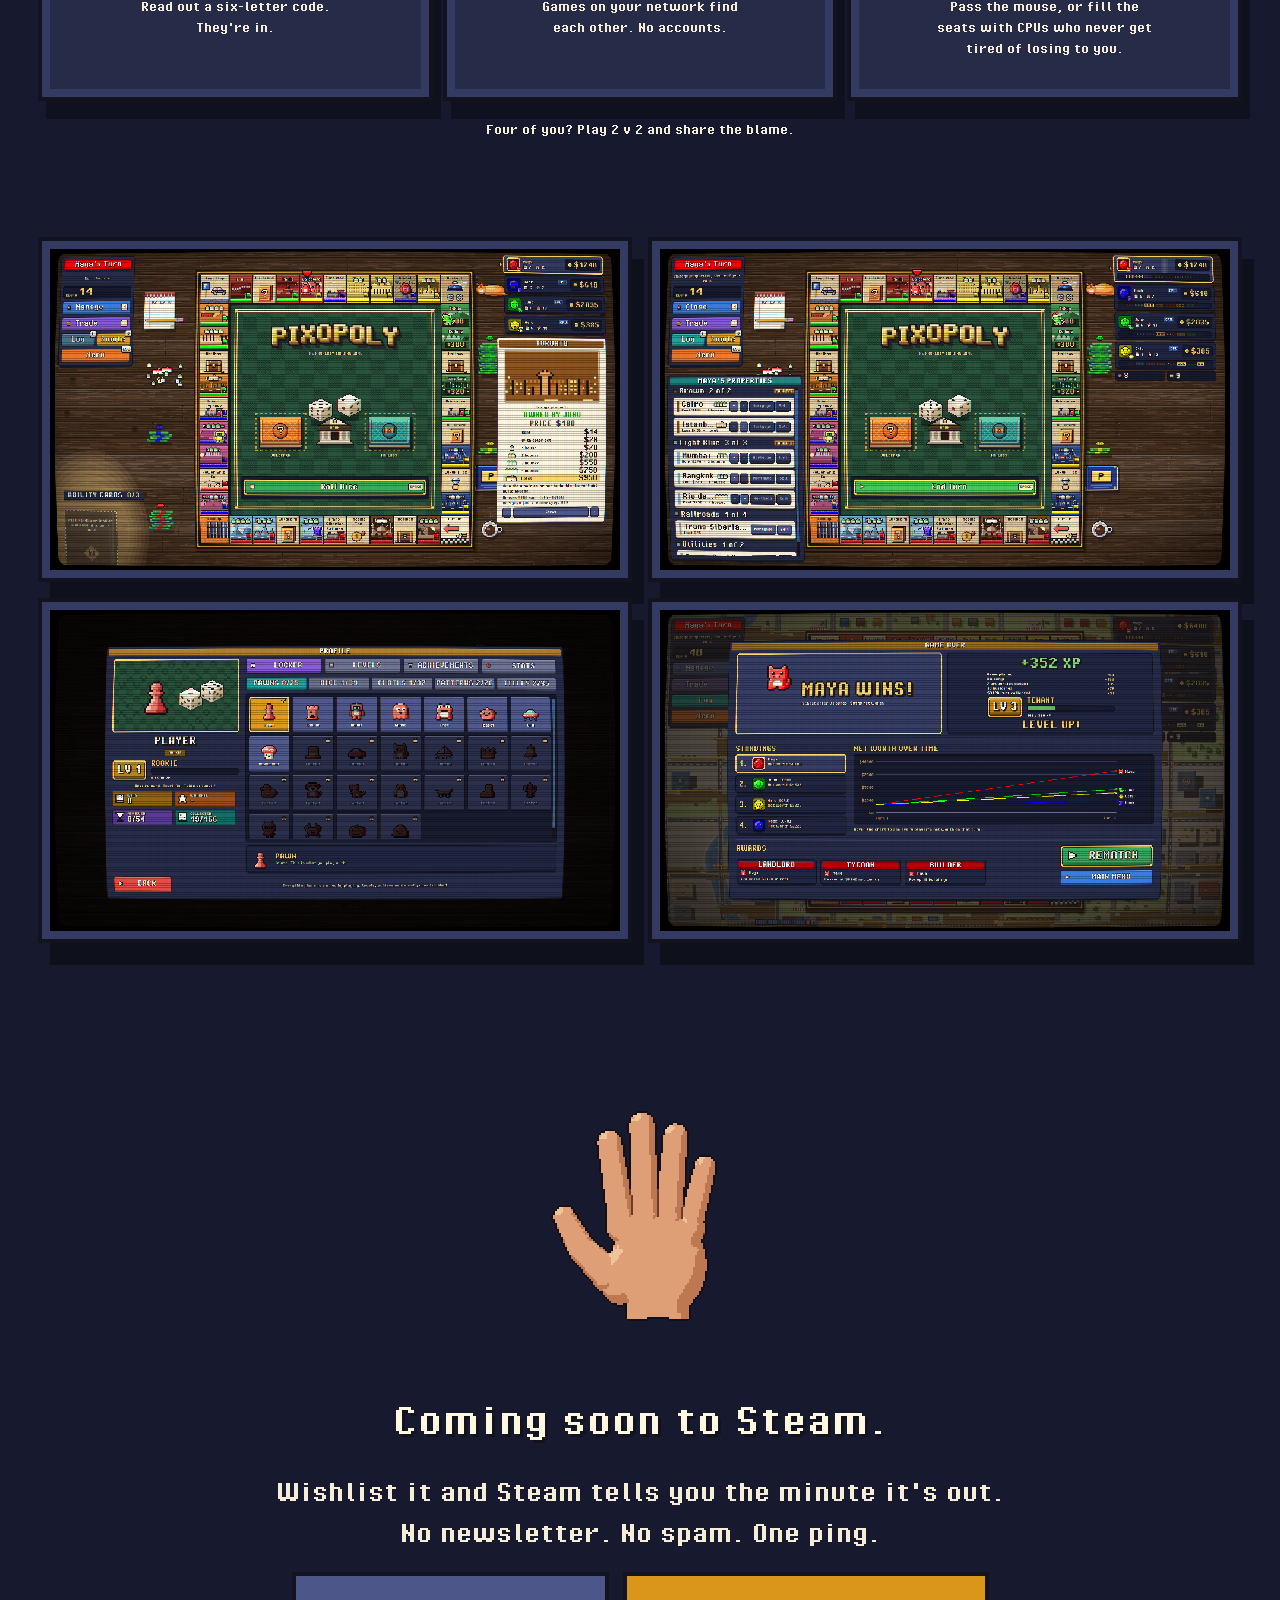
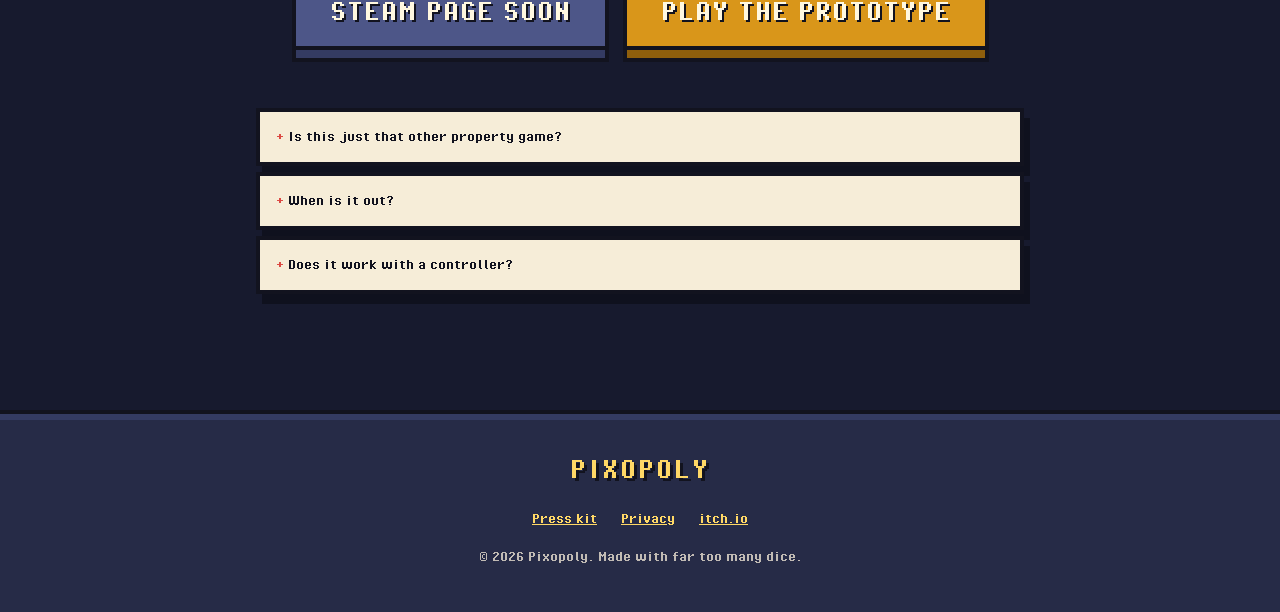
==== commit 2e947152: "City art on the site; media kit: logo pack, profile pictures and banners for every platform, highlig" ====
--- a/index.html
+++ b/index.html
@@ -82,11 +82,14 @@
       <p class="kicker">The game you know</p>
       <h2>Roll. Buy. Build. Charge your best friend $950 for one night in Toronto.</h2>
       <p>Forty tiles, two dice, and a bank that never loses its temper. If you have ever flipped a board in anger, you already know how to play.</p>
+      <p>Every property is a real city, drawn in pixels: the pyramids at sunset in Cairo, the Blue Mosque at dusk in Istanbul, Tokyo Tower under Fuji. Open a deed and the city comes alive.</p>
       <ul class="chips">
         <li>2 to 6 players</li>
         <li>20 to 60 minutes</li>
+        <li>22 cities</li>
         <li>CPUs that trade back</li>
       </ul>
+      <img class="cities" src="/assets/img/cities.png" alt="Six of the board's cities in pixel art: Cairo's pyramids, Istanbul's Blue Mosque, the Eiffel Tower, Tokyo Tower with Mount Fuji, Rio's Christ the Redeemer and the New York skyline" width="1152" height="104" loading="lazy">
     </div>
     <button class="shot reveal" data-shot="board_table" aria-label="Open screenshot: a game in progress">
       <img src="/assets/shots/board_table_s.webp" alt="A Pixopoly game in progress on the Game Night table" width="960" height="540" loading="lazy">
@@ -169,7 +172,7 @@
   </section>
 
   <section class="gallery" id="shots" aria-label="Screenshots">
-    <button class="shot reveal" data-shot="deed"><img src="/assets/shots/deed_s.webp" alt="A property card showing its rents" width="960" height="540" loading="lazy"></button>
+    <button class="shot reveal" data-shot="deed"><img src="/assets/shots/deed_s.webp" alt="A property card for Toronto: the city in pixel art over its rents" width="960" height="540" loading="lazy"></button>
     <button class="shot reveal" data-shot="manage"><img src="/assets/shots/manage_s.webp" alt="Managing properties: houses, hotels and mortgages" width="960" height="540" loading="lazy"></button>
     <button class="shot reveal" data-shot="locker"><img src="/assets/shots/locker_s.webp" alt="The locker: pawns, dice and cloths" width="960" height="540" loading="lazy"></button>
     <button class="shot reveal" data-shot="results"><img src="/assets/shots/results_s.webp" alt="The results screen" width="960" height="540" loading="lazy"></button>
--- a/css/style.css
+++ b/css/style.css
@@ -152,6 +152,7 @@
 .kicker { font-size: 16px !important; letter-spacing: 2px; text-transform: uppercase; color: var(--ink); background: var(--orange); padding: 4px 12px 6px; box-shadow: 0 0 0 4px var(--ink); max-width: none; }
 .kicker.pink { background: var(--pink); } .kicker.gold { background: var(--gold); } .kicker.teal { background: #56c2b8; }
 .chips { list-style: none; display: flex; flex-wrap: wrap; gap: 14px; padding: 0; margin: 6px 0 0; }
+.cities { display: block; width: 100%; height: auto; margin: 22px 0 0; image-rendering: pixelated; box-shadow: 0 0 0 4px var(--ink); }
 .chips li { font-size: 16px; padding: 6px 12px 8px; background: var(--slate-l); box-shadow: 0 0 0 4px var(--ink); }
 
 /* Screenshots sit in the game's own frame. */
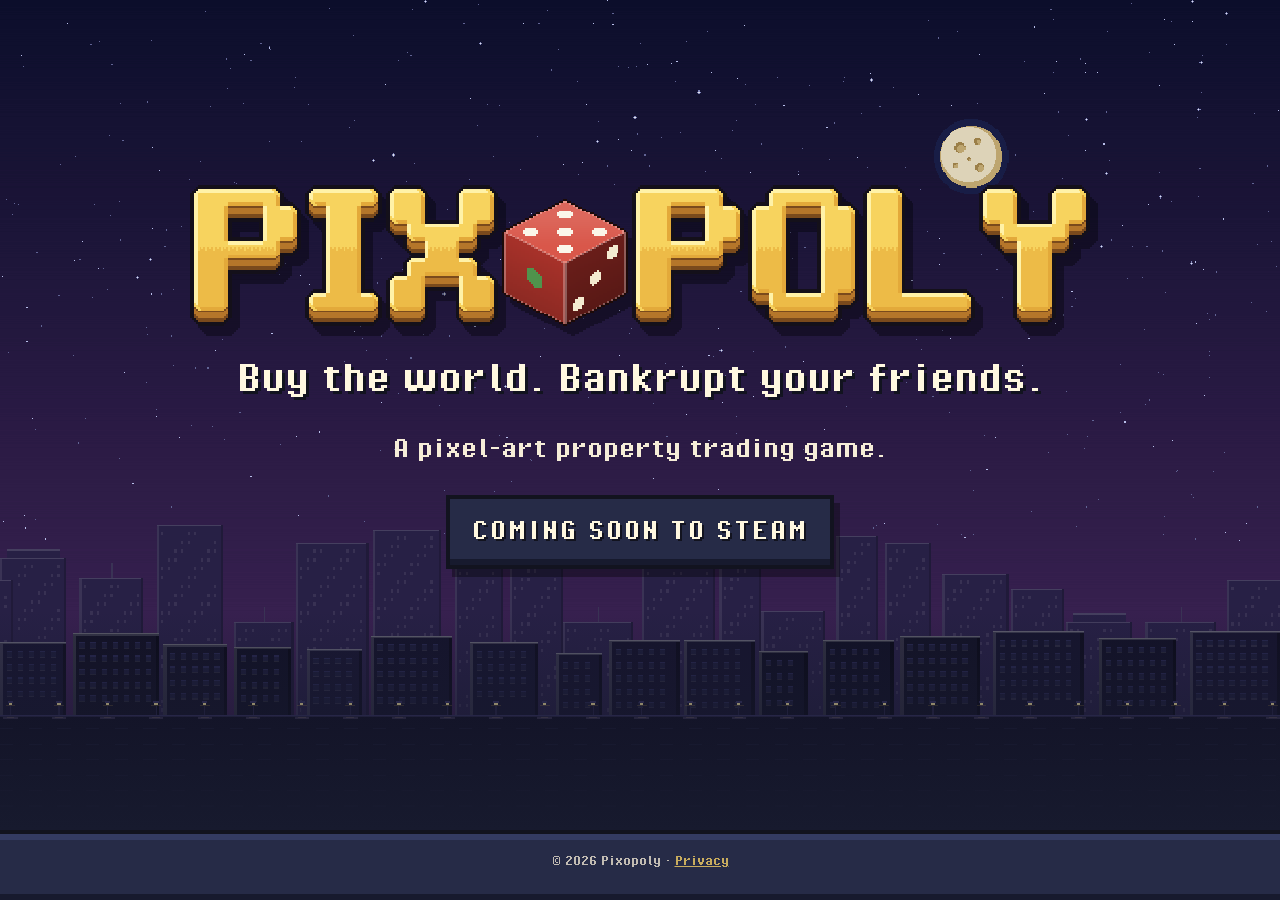
==== commit 3a015217: "Holding page: a single coming-soon screen until the Steam page is up The full site is kept on the fu" ====
--- a/index.html
+++ b/index.html
@@ -3,8 +3,8 @@
 <head>
 <meta charset="utf-8">
 <meta name="viewport" content="width=device-width, initial-scale=1">
-<title>Pixopoly: buy the world, bankrupt your friends</title>
-<meta name="description" content="Pixopoly is a pixel-art property trading game for 2 to 6 players. Play online, on your network, or on one PC. Coming soon to Steam.">
+<title>Pixopoly: coming soon</title>
+<meta name="description" content="Pixopoly is a pixel-art property trading game. Coming soon to Steam.">
 <meta name="theme-color" content="#171a2e">
 <link rel="icon" href="/favicon.ico" sizes="any">
 <link rel="icon" type="image/png" sizes="32x32" href="/assets/img/icon-32.png">
@@ -12,49 +12,24 @@
 <link rel="manifest" href="/site.webmanifest">
 <meta property="og:type" content="website">
 <meta property="og:site_name" content="Pixopoly">
-<meta property="og:title" content="Pixopoly: buy the world, bankrupt your friends">
-<meta property="og:description" content="A pixel-art property trading game for 2 to 6 players. Online, on your network, or on one PC. Coming soon to Steam.">
+<meta property="og:title" content="Pixopoly: coming soon">
+<meta property="og:description" content="A pixel-art property trading game. Coming soon to Steam.">
 <meta property="og:image" content="/assets/img/og.png">
 <meta property="og:image:width" content="1200">
 <meta property="og:image:height" content="630">
 <meta name="twitter:card" content="summary_large_image">
-<meta name="twitter:title" content="Pixopoly: buy the world, bankrupt your friends">
-<meta name="twitter:description" content="A pixel-art property trading game for 2 to 6 players. Coming soon to Steam.">
+<meta name="twitter:title" content="Pixopoly: coming soon">
+<meta name="twitter:description" content="A pixel-art property trading game. Coming soon to Steam.">
 <meta name="twitter:image" content="/assets/img/og.png">
 <link rel="preload" href="/assets/fonts/PixelOperator-Bold.ttf" as="font" type="font/ttf" crossorigin>
 <link rel="preload" href="/assets/img/bg_city.png" as="image">
 <link rel="stylesheet" href="/css/style.css">
-<script type="application/ld+json">
-{
-  "@context": "https://schema.org",
-  "@type": "VideoGame",
-  "name": "Pixopoly",
-  "description": "A pixel-art property trading board game for 2 to 6 players, with ability cards, Chaos Mode, 2v2 teams, and online, network and same-PC play.",
-  "genre": ["Board game", "Strategy", "Party"],
-  "gamePlatform": "PC",
-  "operatingSystem": "Windows",
-  "applicationCategory": "Game",
-  "playMode": ["SinglePlayer", "MultiPlayer"],
-  "numberOfPlayers": { "@type": "QuantitativeValue", "minValue": 1, "maxValue": 4 }
-}
-</script>
+<!-- The holding page until the Steam page is up. The full site lives on the
+     full-site branch: bring its index.html back at launch. -->
 </head>
-<body>
-<a class="skip" href="#game">Skip to content</a>
-
-<header class="top">
-  <a class="brand" href="#top" aria-label="Pixopoly, back to top">PIXOPOLY</a>
-  <nav aria-label="Sections">
-    <a href="#game">The game</a>
-    <a href="#twists">The twists</a>
-    <a href="#yours">Your stuff</a>
-    <a href="#together">Play together</a>
-  </nav>
-  <a class="btn green sm" data-link="steam" href="#wishlist">Wishlist</a>
-</header>
+<body class="holding">
 
 <main id="top">
-
   <section class="hero">
     <div class="hero-bg" aria-hidden="true"></div>
     <h1 class="logo" aria-label="Pixopoly">
@@ -68,147 +43,15 @@
       <img src="/assets/img/logo_Y.png" alt="" width="116" height="146">
     </h1>
     <p class="tag">Buy the world. Bankrupt your friends.</p>
-    <p class="sub">A pixel-art property trading game for 2 to 6 players. Online, on your network, or one mouse passed around the couch.</p>
-    <div class="cta">
-      <a class="btn green big" data-link="steam" href="#wishlist">Wishlist on Steam</a>
-      <a class="btn gold big" data-link="itch" href="https://intebat.itch.io/pixopoly" rel="noopener">Play the prototype</a>
-    </div>
-    <p class="soon">Coming soon to Steam for Windows.</p>
+    <p class="sub">A pixel-art property trading game.</p>
+    <p class="soon-badge">Coming soon to Steam</p>
     <div class="parade" id="parade" aria-hidden="true"></div>
   </section>
-
-  <section class="beat" id="game">
-    <div class="copy reveal">
-      <p class="kicker">The game you know</p>
-      <h2>Roll. Buy. Build. Charge your best friend $950 for one night in Toronto.</h2>
-      <p>Forty tiles, two dice, and a bank that never loses its temper. If you have ever flipped a board in anger, you already know how to play.</p>
-      <p>Every property is a real city, drawn in pixels: the pyramids at sunset in Cairo, the Blue Mosque at dusk in Istanbul, Tokyo Tower under Fuji. Open a deed and the city comes alive.</p>
-      <ul class="chips">
-        <li>2 to 6 players</li>
-        <li>20 to 60 minutes</li>
-        <li>22 cities</li>
-        <li>CPUs that trade back</li>
-      </ul>
-      <img class="cities" src="/assets/img/cities.png" alt="Six of the board's cities in pixel art: Cairo's pyramids, Istanbul's Blue Mosque, the Eiffel Tower, Tokyo Tower with Mount Fuji, Rio's Christ the Redeemer and the New York skyline" width="1152" height="104" loading="lazy">
-    </div>
-    <button class="shot reveal" data-shot="board_table" aria-label="Open screenshot: a game in progress">
-      <img src="/assets/shots/board_table_s.webp" alt="A Pixopoly game in progress on the Game Night table" width="960" height="540" loading="lazy">
-    </button>
-  </section>
-
-  <section class="beat flip" id="twists">
-    <div class="copy reveal">
-      <p class="kicker pink">Until someone plays a card</p>
-      <h2>Twelve sneaky cards. One wild event every round.</h2>
-      <p>Swap places with the leader. Dodge a hotel bill. Then the round opens with an <b id="chaos">Earthquake</b> and all your plans are worth exactly nothing.</p>
-      <p class="small">Both are switches. Turn them off and it's the classic.</p>
-    </div>
-    <div class="cards reveal" aria-hidden="true">
-      <div class="card" style="--i:0"><i class="spr ability" style="--n:0"></i><b>Extra Roll</b></div>
-      <div class="card" style="--i:1"><i class="spr ability" style="--n:1"></i><b>Swap Places</b></div>
-      <div class="card" style="--i:2"><i class="spr ability" style="--n:2"></i><b>Rent Shield</b></div>
-      <div class="card" style="--i:3"><i class="spr ability" style="--n:3"></i><b>Sabotage</b></div>
-      <div class="card" style="--i:4"><i class="spr ability" style="--n:4"></i><b>House Thief</b></div>
-      <div class="stamp" id="stamp">PROPERTY BOOM</div>
-    </div>
-  </section>
-
-  <section class="beat" id="yours">
-    <div class="copy reveal">
-      <p class="kicker gold">Your pawn, your dice, your table</p>
-      <h2>25 pawns. 27 dice. Zero shops.</h2>
-      <p>Everything is earned by playing. Be a frog. Be a teapot. Be a skateboard with gold dice. Nobody can stop you.</p>
-      <div class="picker" id="picker" aria-label="Some of the pawns"></div>
-    </div>
-    <div class="showcase reveal">
-      <div class="felt">
-        <i class="spr pawn big" id="bigpawn" style="--n:14"></i>
-        <i class="spr skin" id="bigdie" style="--n:5"></i>
-        <i class="spr skin" id="bigdie2" style="--n:9"></i>
-      </div>
-      <p class="caption" id="pawnname">Frog</p>
-    </div>
-  </section>
-
-  <section class="tables" id="tables">
-    <div class="copy reveal center">
-      <p class="kicker teal">Five tables</p>
-      <h2>Pick where you play. Watch it change as the game goes on.</h2>
-    </div>
-    <div class="tabs reveal" role="tablist" aria-label="Tables">
-      <button role="tab" aria-selected="true" data-table="board_table">Game Night</button>
-      <button role="tab" aria-selected="false" data-table="board_city">Night City</button>
-      <button role="tab" aria-selected="false" data-table="board_map">Town Map</button>
-      <button role="tab" aria-selected="false" data-table="board_space">Deep Space</button>
-    </div>
-    <button class="shot wide reveal" id="tableshot" data-shot="board_table" aria-label="Open this screenshot">
-      <img src="/assets/shots/board_table_s.webp" alt="The board on the selected table" width="960" height="540" loading="lazy">
-    </button>
-  </section>
-
-  <section class="together" id="together">
-    <div class="copy reveal center">
-      <p class="kicker">Play together</p>
-      <h2>Bring people. Or don't.</h2>
-    </div>
-    <div class="ways">
-      <article class="way reveal">
-        <i class="spr pawn" style="--n:7"></i><i class="spr pawn" style="--n:12"></i>
-        <h3>Online</h3>
-        <p>Read out a six-letter code. They're in.</p>
-      </article>
-      <article class="way reveal">
-        <i class="spr pawn" style="--n:3"></i><i class="spr pawn" style="--n:10"></i>
-        <h3>Same room</h3>
-        <p>Games on your network find each other. No accounts.</p>
-      </article>
-      <article class="way reveal">
-        <i class="spr pawn" style="--n:0"></i><i class="spr pawn" style="--n:15"></i>
-        <h3>One PC</h3>
-        <p>Pass the mouse, or fill the seats with CPUs who never get tired of losing to you.</p>
-      </article>
-    </div>
-    <p class="small center reveal">Four of you? Play 2 v 2 and share the blame.</p>
-  </section>
-
-  <section class="gallery" id="shots" aria-label="Screenshots">
-    <button class="shot reveal" data-shot="deed"><img src="/assets/shots/deed_s.webp" alt="A property card for Toronto: the city in pixel art over its rents" width="960" height="540" loading="lazy"></button>
-    <button class="shot reveal" data-shot="manage"><img src="/assets/shots/manage_s.webp" alt="Managing properties: houses, hotels and mortgages" width="960" height="540" loading="lazy"></button>
-    <button class="shot reveal" data-shot="locker"><img src="/assets/shots/locker_s.webp" alt="The locker: pawns, dice and cloths" width="960" height="540" loading="lazy"></button>
-    <button class="shot reveal" data-shot="results"><img src="/assets/shots/results_s.webp" alt="The results screen" width="960" height="540" loading="lazy"></button>
-  </section>
-
-  <section class="final" id="wishlist">
-    <img class="hand" src="/assets/img/hand_open.png" alt="" width="182" height="276" loading="lazy">
-    <h2>Coming soon to Steam.</h2>
-    <p>Wishlist it and Steam tells you the minute it's out. No newsletter. No spam. One ping.</p>
-    <div class="cta">
-      <a class="btn green big" data-link="steam" href="#wishlist">Wishlist on Steam</a>
-      <a class="btn gold big" data-link="itch" href="https://intebat.itch.io/pixopoly" rel="noopener">Play the prototype</a>
-    </div>
-    <div class="faq">
-      <details><summary>Is this just that other property game?</summary><p>It's the one you already know how to play, with ability cards, Chaos Mode, teams and five tables on top. Every twist has an off switch.</p></details>
-      <details><summary>When is it out?</summary><p>When it's good. The prototype is playable today on itch.</p></details>
-      <details><summary>Does it work with a controller?</summary><p>Yes. Keyboard, mouse or controller, on one PC or four.</p></details>
-    </div>
-  </section>
-
 </main>
 
 <footer class="foot">
-  <span class="brand">PIXOPOLY</span>
-  <nav aria-label="More">
-    <a href="/presskit">Press kit</a>
-    <a href="/privacy">Privacy</a>
-    <a data-link="itch" href="https://intebat.itch.io/pixopoly" rel="noopener">itch.io</a>
-  </nav>
-  <small>&copy; <span id="year">2026</span> Pixopoly. Made with far too many dice.</small>
+  <small>&copy; <span id="year">2026</span> Pixopoly &middot; <a href="/privacy">Privacy</a></small>
 </footer>
-
-<div class="lightbox" id="lightbox" hidden>
-  <button class="close" aria-label="Close">X</button>
-  <img alt="" id="lightimg">
-</div>
 
 <script src="/js/main.js" defer></script>
 </body>
--- a/css/style.css
+++ b/css/style.css
@@ -248,3 +248,10 @@
   .reveal { opacity: 1; transform: none; }
   html { scroll-behavior: auto; }
 }
+
+/* ── Holding page (until the Steam page is up) ── */
+.holding .hero { min-height: calc(100vh - 70px); }
+.soon-badge { display: inline-block; max-width: none; margin-top: 10px; padding: 10px 22px 14px; font-size: 24px; letter-spacing: 2px; text-transform: uppercase;
+  color: #fff8e0; background: var(--slate); box-shadow: inset 0 -6px 0 var(--slate-d), 0 0 0 4px var(--ink), 6px 8px 0 4px rgba(0, 0, 0, .35); text-shadow: 2px 2px 0 var(--ink); animation: rise .5s 1.1s both; }
+@media (min-width: 900px) { .soon-badge { font-size: 32px; } }
+.holding .foot { padding: 18px 20px 22px; }
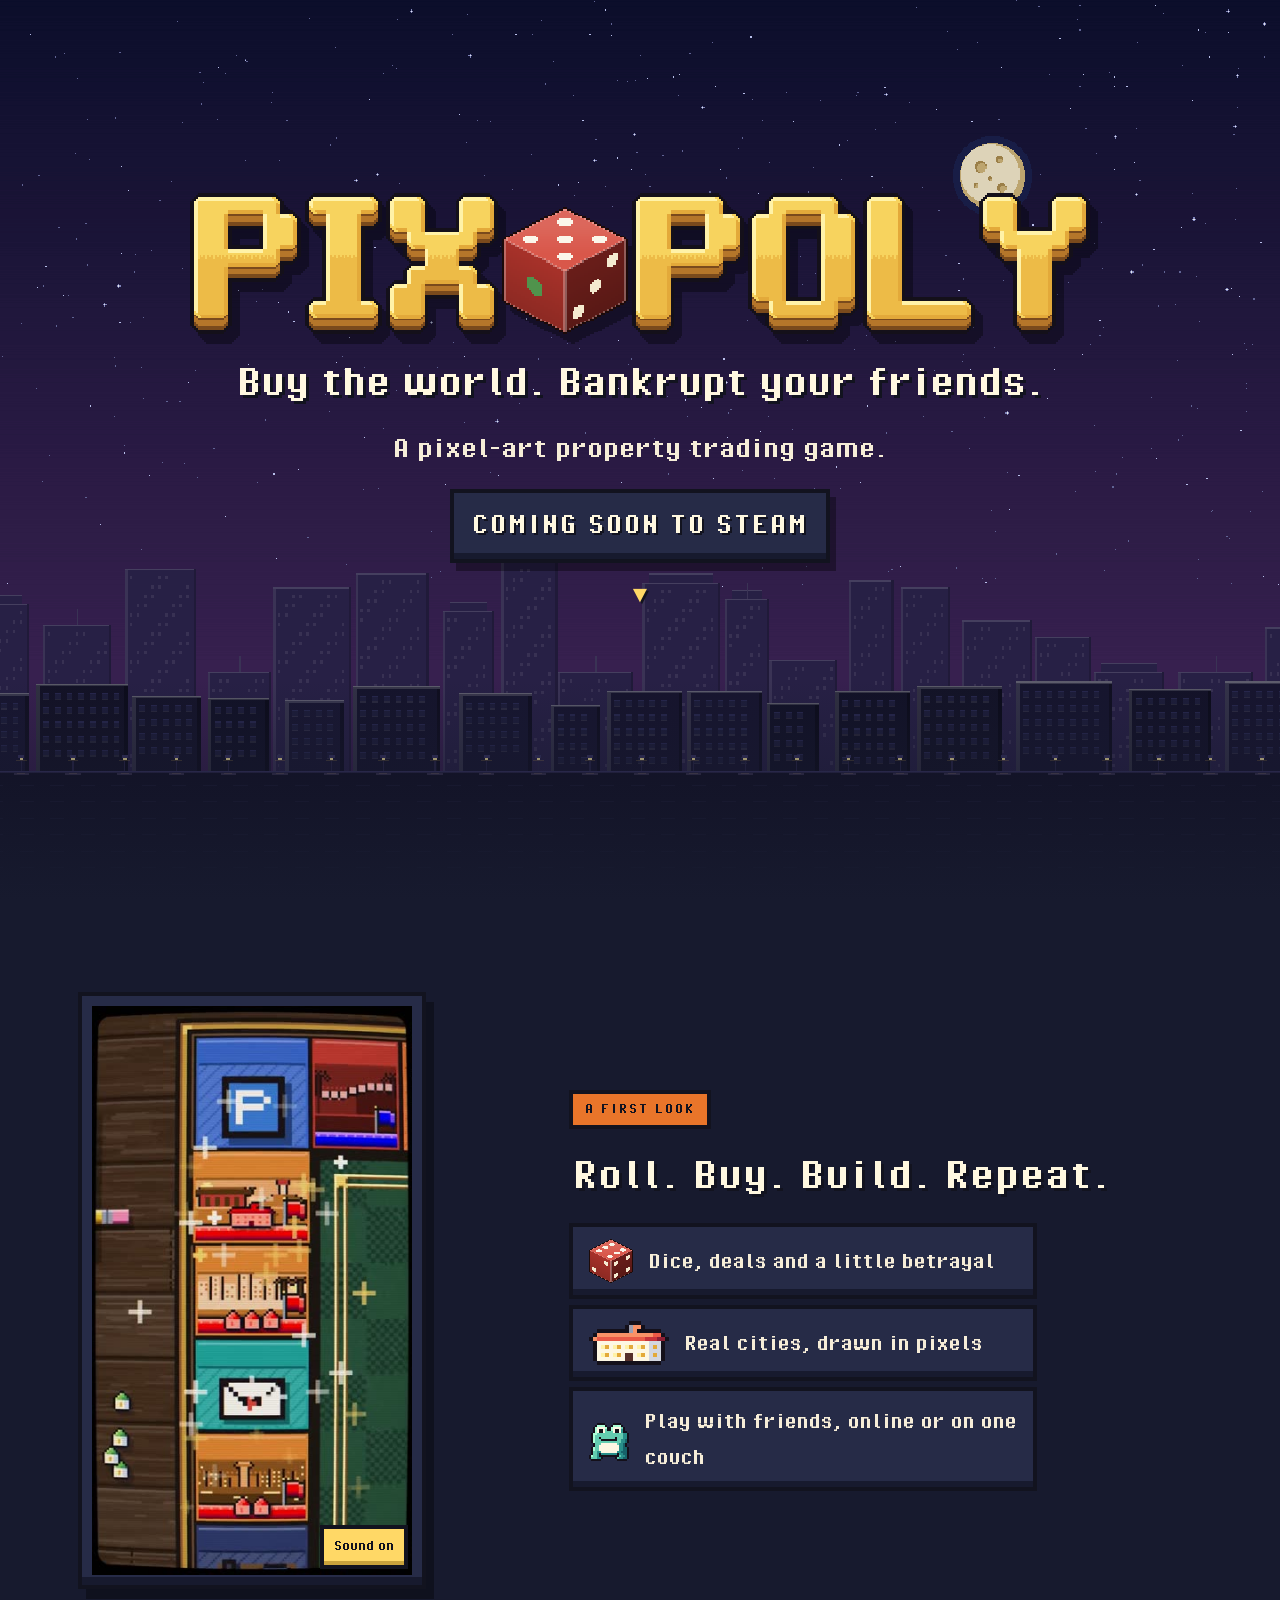
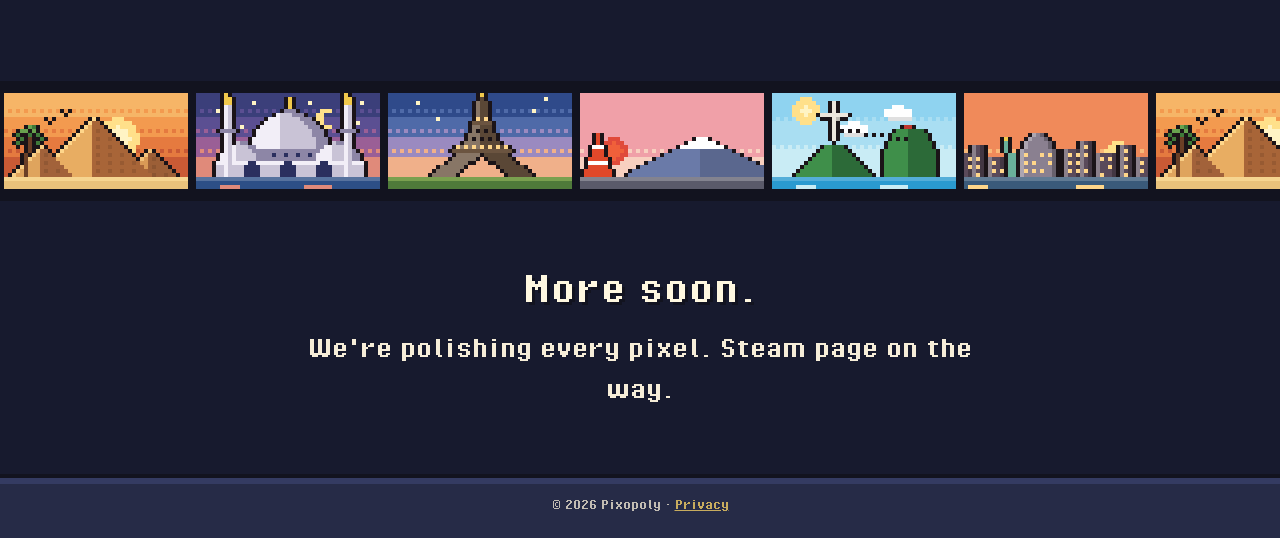
==== commit 9e85bb69: "Holding page: teaser reel, three short points, city strip; tuned for phones Co-Authored-By: Claude O" ====
--- a/index.html
+++ b/index.html
@@ -42,10 +42,37 @@
       <img src="/assets/img/logo_L.png" alt="" width="116" height="146">
       <img src="/assets/img/logo_Y.png" alt="" width="116" height="146">
     </h1>
-    <p class="tag">Buy the world. Bankrupt your friends.</p>
+    <p class="tag">Buy the world. <span>Bankrupt your friends.</span></p>
     <p class="sub">A pixel-art property trading game.</p>
     <p class="soon-badge">Coming soon to Steam</p>
+    <a class="cue" href="#peek" aria-label="Take a peek">&#9660;</a>
     <div class="parade" id="parade" aria-hidden="true"></div>
+  </section>
+
+  <section class="peek" id="peek">
+    <div class="reel reveal">
+      <video id="reel" src="/assets/video/teaser.mp4" poster="/assets/video/teaser_poster.jpg" width="720" height="1280"
+        autoplay muted loop playsinline preload="metadata" aria-label="Pixopoly teaser: dice, pawns and houses on the board"></video>
+      <button class="sound" id="sound" type="button" aria-pressed="false">Sound on</button>
+    </div>
+    <div class="peek-copy">
+      <p class="kicker reveal">A first look</p>
+      <h2 class="reveal">Roll. Buy. Build. Repeat.</h2>
+      <ul class="bits">
+        <li class="reveal"><img src="/assets/img/die_6.png" alt="" width="48" height="48"><span>Dice, deals and a little betrayal</span></li>
+        <li class="reveal"><img src="/assets/img/hotel.png" alt="" width="80" height="44"><span>Real cities, drawn in pixels</span></li>
+        <li class="reveal"><i class="spr pawn" style="--n:14;--k:2" aria-hidden="true"></i><span>Play with friends, online or on one couch</span></li>
+      </ul>
+    </div>
+  </section>
+
+  <section class="skyline" aria-label="Some of the cities">
+    <div class="strip"><img src="/assets/img/cities.png" alt="Cairo, Istanbul, Paris, Tokyo, Rio and Toronto in pixel art" width="1152" height="104"><img src="/assets/img/cities.png" alt="" width="1152" height="104" aria-hidden="true"></div>
+  </section>
+
+  <section class="stay">
+    <h2 class="reveal">More soon.</h2>
+    <p class="reveal">We're polishing every pixel. Steam page on the way.</p>
   </section>
 </main>
 
--- a/css/style.css
+++ b/css/style.css
@@ -250,8 +250,47 @@
 }
 
 /* ── Holding page (until the Steam page is up) ── */
-.holding .hero { min-height: calc(100vh - 70px); }
-.soon-badge { display: inline-block; max-width: none; margin-top: 10px; padding: 10px 22px 14px; font-size: 24px; letter-spacing: 2px; text-transform: uppercase;
+.holding .hero { min-height: 100vh; min-height: 100svh; padding: 56px 16px 150px; gap: 18px; }
+.holding .logo { width: min(100%, 900px); }
+.holding .tag { font-size: 24px; text-wrap: balance; }
+.holding .tag span { display: inline-block; }
+.holding .sub { font-size: 16px; }
+.soon-badge { display: inline-block; max-width: none; margin-top: 8px; padding: 10px 18px 14px; font-size: 16px; letter-spacing: 2px; text-transform: uppercase;
   color: #fff8e0; background: var(--slate); box-shadow: inset 0 -6px 0 var(--slate-d), 0 0 0 4px var(--ink), 6px 8px 0 4px rgba(0, 0, 0, .35); text-shadow: 2px 2px 0 var(--ink); animation: rise .5s 1.1s both; }
-@media (min-width: 900px) { .soon-badge { font-size: 32px; } }
-.holding .foot { padding: 18px 20px 22px; }
+.cue { font-size: 24px; color: var(--gold); text-decoration: none; text-shadow: 2px 2px 0 var(--ink); animation: rise .5s 1.4s both, nudge 1.4s steps(2) 2s infinite; }
+@keyframes nudge { 50% { transform: translateY(6px); } }
+
+.peek { display: grid; gap: 28px; justify-items: center; padding: 48px 16px 56px; max-width: var(--wrap); margin: 0 auto; }
+.reel { position: relative; width: min(78vw, 320px); padding: 10px; background: var(--slate); box-shadow: 0 0 0 4px var(--ink), inset 0 -8px 0 var(--slate-d), 8px 10px 0 4px rgba(0, 0, 0, .35); }
+.reel video { display: block; width: 100%; height: auto; aspect-ratio: 9 / 16; background: var(--ink); }
+.sound { position: absolute; right: 18px; bottom: 20px; font: inherit; font-size: 16px; color: var(--ink); background: var(--gold); border: 0; padding: 4px 10px 8px; cursor: pointer;
+  box-shadow: 0 0 0 4px var(--ink), inset 0 -4px 0 #c9a23c; }
+.sound[aria-pressed="true"] { background: var(--parch); box-shadow: 0 0 0 4px var(--ink), inset 0 -4px 0 var(--parch-d); }
+.peek-copy { display: grid; gap: 18px; justify-items: center; text-align: center; }
+.peek-copy h2 { font-size: 32px; }
+.bits { list-style: none; margin: 6px 0 0; padding: 0; display: grid; gap: 14px; width: min(100%, 460px); }
+.bits li { display: flex; align-items: center; gap: 16px; padding: 12px 16px; text-align: left; background: var(--slate); box-shadow: 0 0 0 4px var(--ink), inset 0 -6px 0 var(--slate-d); font-size: 16px; }
+.bits img, .bits .spr { flex: none; width: auto; height: 44px; }
+.bits .spr { width: 40px; height: 48px; }
+
+.skyline { overflow: hidden; padding: 8px 0; background: var(--ink); }
+.strip { display: flex; width: max-content; animation: slide 40s linear infinite; }
+.strip img { height: 104px; width: auto; max-width: none; }
+@keyframes slide { to { transform: translateX(-50%); } }
+
+.stay { display: grid; gap: 10px; justify-items: center; text-align: center; padding: 56px 16px 64px; }
+.stay h2 { font-size: 32px; }
+.holding .foot { padding: 18px 16px 22px; }
+
+@media (min-width: 900px) {
+  .holding .tag { font-size: 48px; }
+  .holding .sub { font-size: 32px; }
+  .soon-badge { font-size: 32px; }
+  .peek { grid-template-columns: auto 1fr; gap: 64px; align-items: center; padding: 96px 32px; }
+  .reel { width: 340px; }
+  .peek-copy { justify-items: start; text-align: left; }
+  .peek-copy h2, .stay h2 { font-size: 48px; }
+  .bits li { font-size: 24px; }
+  .stay p { font-size: 32px; }
+}
+@media (prefers-reduced-motion: reduce) { .strip, .cue { animation: none; } }
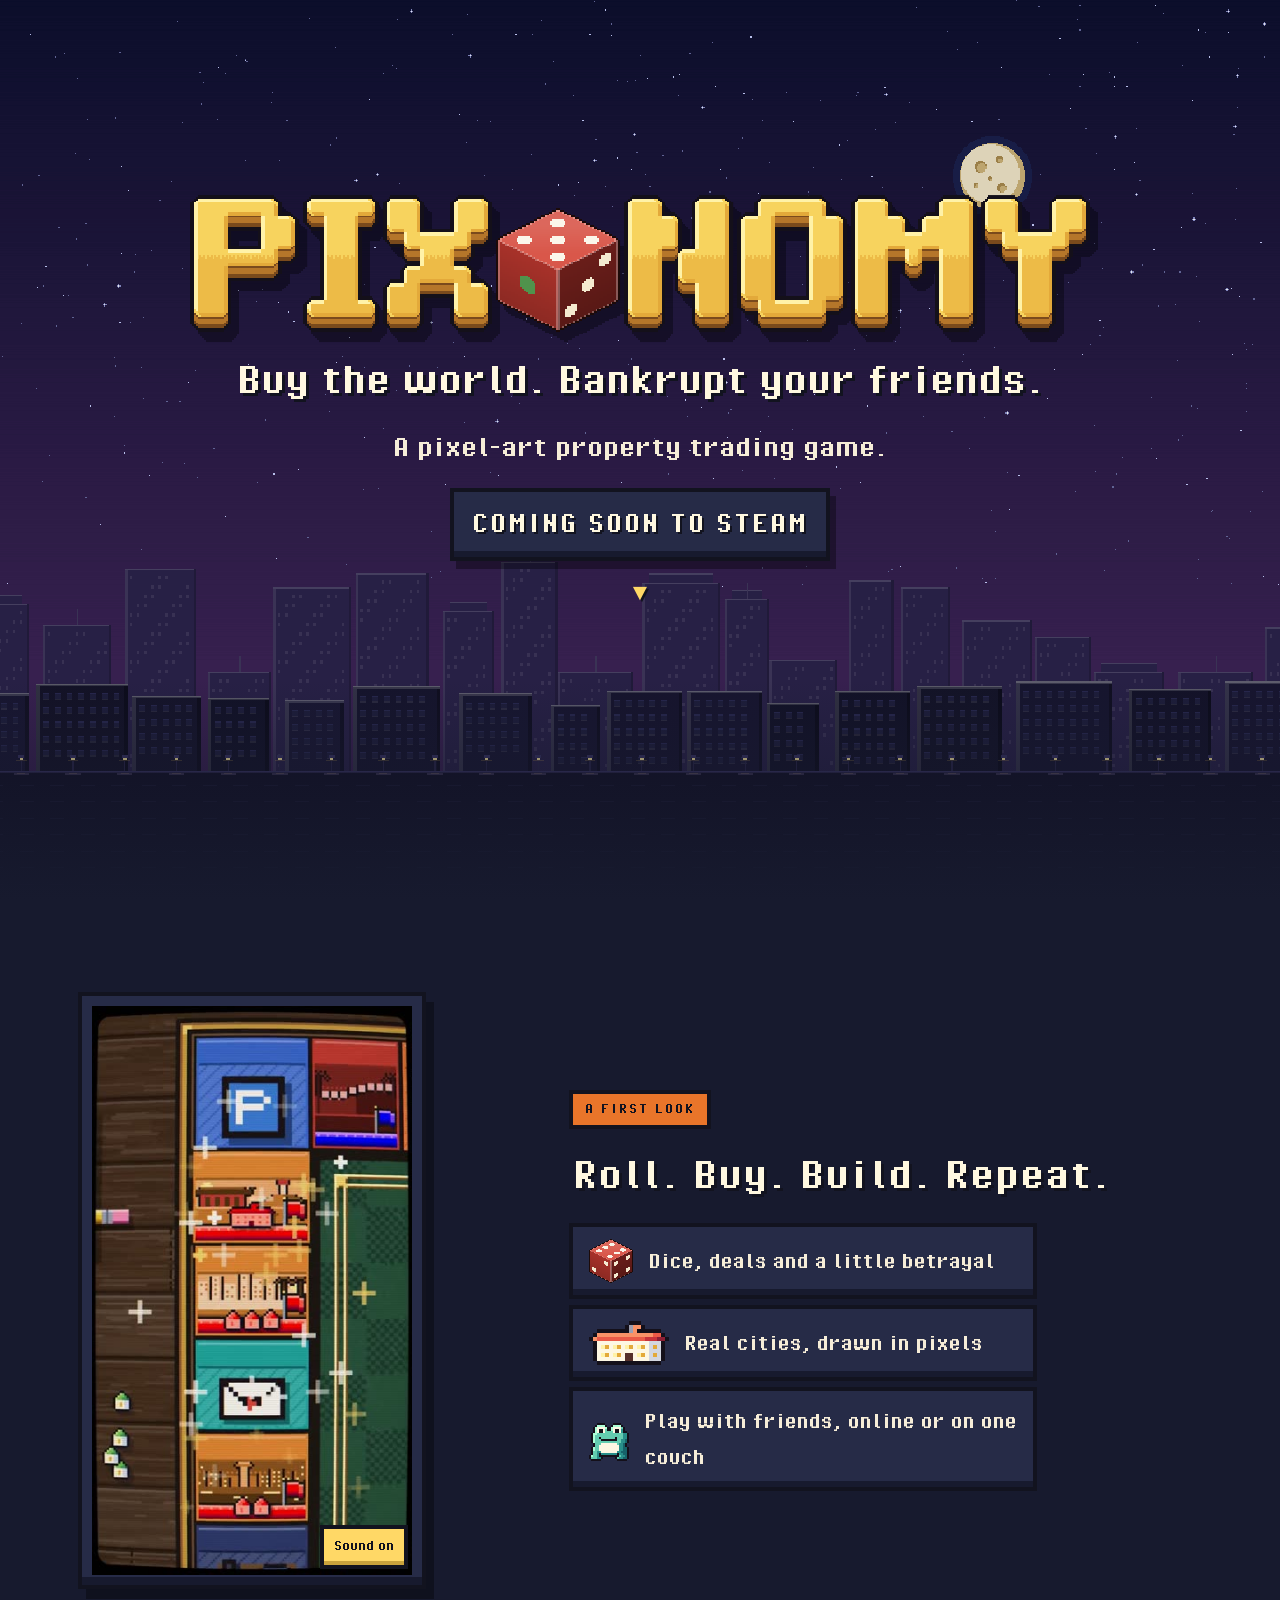
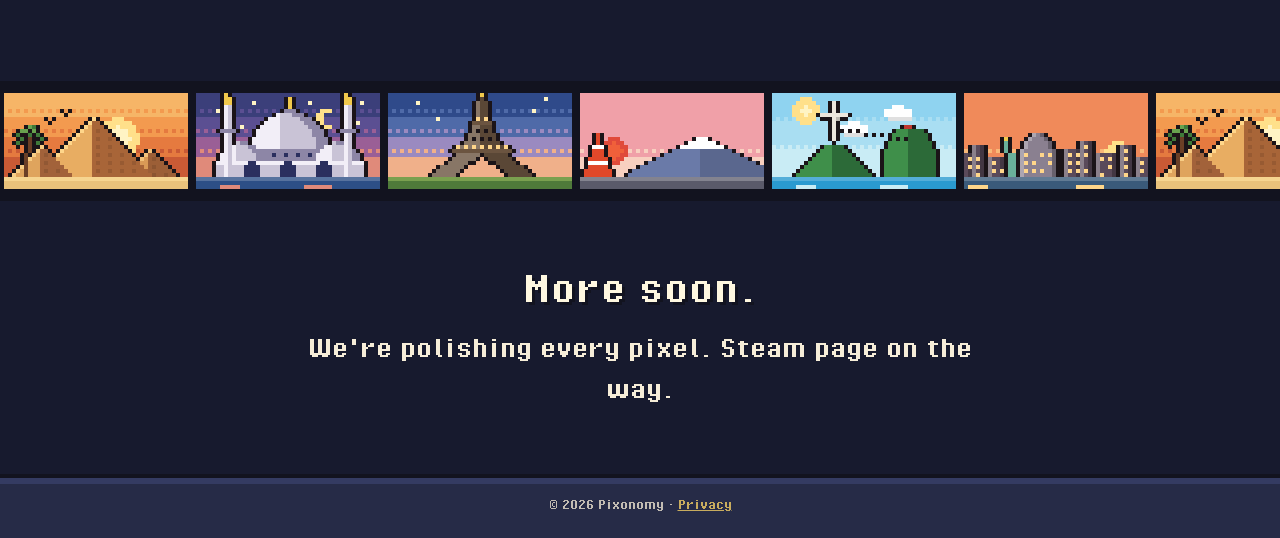
==== commit 0b84d006: "Rename the site and media kit to Pixonomy New PIX(die)NOMY logo with N and M letters, all copy, capt" ====
--- a/index.html
+++ b/index.html
@@ -3,22 +3,22 @@
 <head>
 <meta charset="utf-8">
 <meta name="viewport" content="width=device-width, initial-scale=1">
-<title>Pixopoly: coming soon</title>
-<meta name="description" content="Pixopoly is a pixel-art property trading game. Coming soon to Steam.">
+<title>Pixonomy: coming soon</title>
+<meta name="description" content="Pixonomy is a pixel-art property trading game. Coming soon to Steam.">
 <meta name="theme-color" content="#171a2e">
 <link rel="icon" href="/favicon.ico" sizes="any">
 <link rel="icon" type="image/png" sizes="32x32" href="/assets/img/icon-32.png">
 <link rel="apple-touch-icon" href="/assets/img/icon-180.png">
 <link rel="manifest" href="/site.webmanifest">
 <meta property="og:type" content="website">
-<meta property="og:site_name" content="Pixopoly">
-<meta property="og:title" content="Pixopoly: coming soon">
+<meta property="og:site_name" content="Pixonomy">
+<meta property="og:title" content="Pixonomy: coming soon">
 <meta property="og:description" content="A pixel-art property trading game. Coming soon to Steam.">
 <meta property="og:image" content="/assets/img/og.png">
 <meta property="og:image:width" content="1200">
 <meta property="og:image:height" content="630">
 <meta name="twitter:card" content="summary_large_image">
-<meta name="twitter:title" content="Pixopoly: coming soon">
+<meta name="twitter:title" content="Pixonomy: coming soon">
 <meta name="twitter:description" content="A pixel-art property trading game. Coming soon to Steam.">
 <meta name="twitter:image" content="/assets/img/og.png">
 <link rel="preload" href="/assets/fonts/PixelOperator-Bold.ttf" as="font" type="font/ttf" crossorigin>
@@ -32,14 +32,14 @@
 <main id="top">
   <section class="hero">
     <div class="hero-bg" aria-hidden="true"></div>
-    <h1 class="logo" aria-label="Pixopoly">
+    <h1 class="logo" aria-label="Pixonomy">
       <img src="/assets/img/logo_P.png" alt="" width="116" height="146">
       <img src="/assets/img/logo_I.png" alt="" width="80" height="146">
       <img src="/assets/img/logo_X.png" alt="" width="116" height="146">
       <span class="logo-die"><img id="die" src="/assets/img/die_5.png" alt="" width="134" height="134"></span>
-      <img src="/assets/img/logo_P.png" alt="" width="116" height="146">
+      <img src="/assets/img/logo_N.png" alt="" width="116" height="146">
       <img src="/assets/img/logo_O.png" alt="" width="116" height="146">
-      <img src="/assets/img/logo_L.png" alt="" width="116" height="146">
+      <img src="/assets/img/logo_M.png" alt="" width="134" height="146">
       <img src="/assets/img/logo_Y.png" alt="" width="116" height="146">
     </h1>
     <p class="tag">Buy the world. <span>Bankrupt your friends.</span></p>
@@ -52,7 +52,7 @@
   <section class="peek" id="peek">
     <div class="reel reveal">
       <video id="reel" src="/assets/video/teaser.mp4" poster="/assets/video/teaser_poster.jpg" width="720" height="1280"
-        autoplay muted loop playsinline preload="metadata" aria-label="Pixopoly teaser: dice, pawns and houses on the board"></video>
+        autoplay muted loop playsinline preload="metadata" aria-label="Pixonomy teaser: dice, pawns and houses on the board"></video>
       <button class="sound" id="sound" type="button" aria-pressed="false">Sound on</button>
     </div>
     <div class="peek-copy">
@@ -77,7 +77,7 @@
 </main>
 
 <footer class="foot">
-  <small>&copy; <span id="year">2026</span> Pixopoly &middot; <a href="/privacy">Privacy</a></small>
+  <small>&copy; <span id="year">2026</span> Pixonomy &middot; <a href="/privacy">Privacy</a></small>
 </footer>
 
 <script src="/js/main.js" defer></script>
--- a/css/style.css
+++ b/css/style.css
@@ -1,4 +1,4 @@
-/* Pixopoly: marketing site. No dependencies.
+/* Pixonomy: marketing site. No dependencies.
    The look is the game's own: thick flat pieces. Slate panels, cream paper,
    bright one-colour buttons with a lip that squashes when pressed.
    Art is shown at whole multiples of its pixels and never smoothed. */
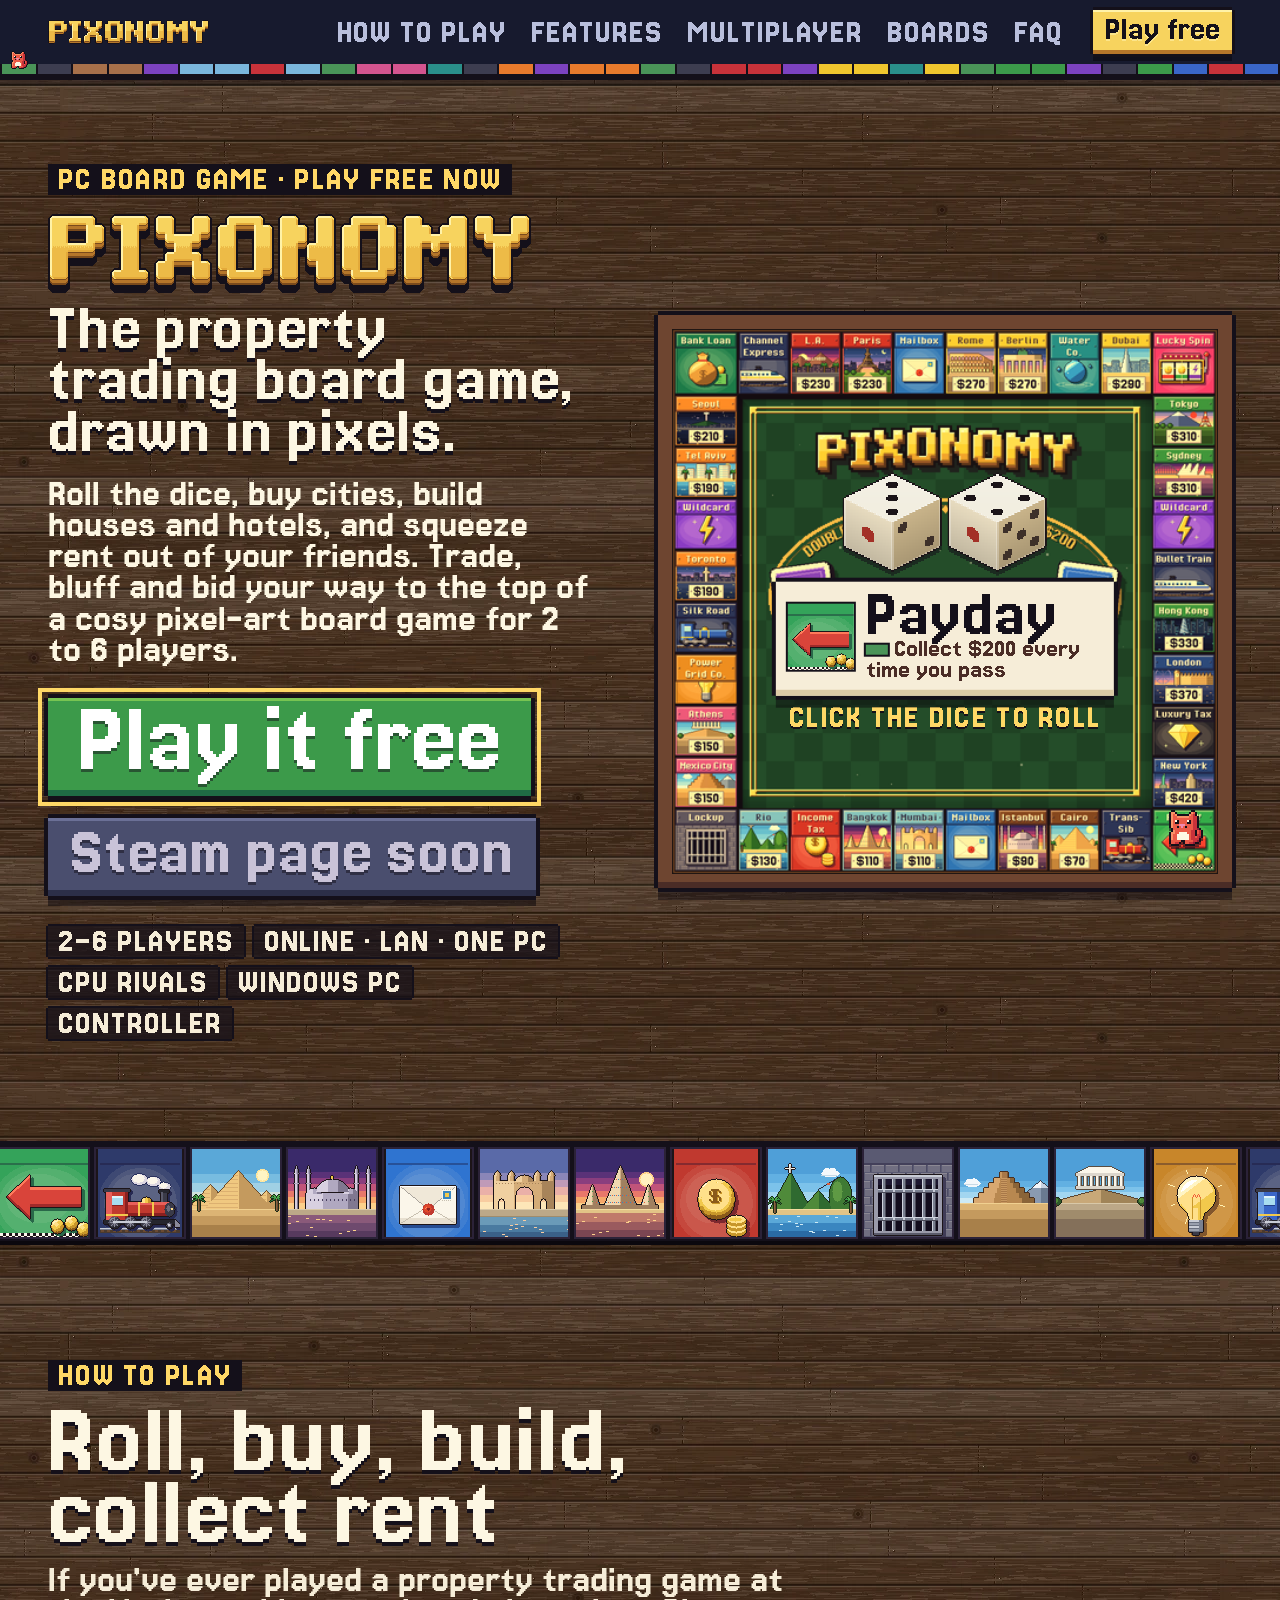
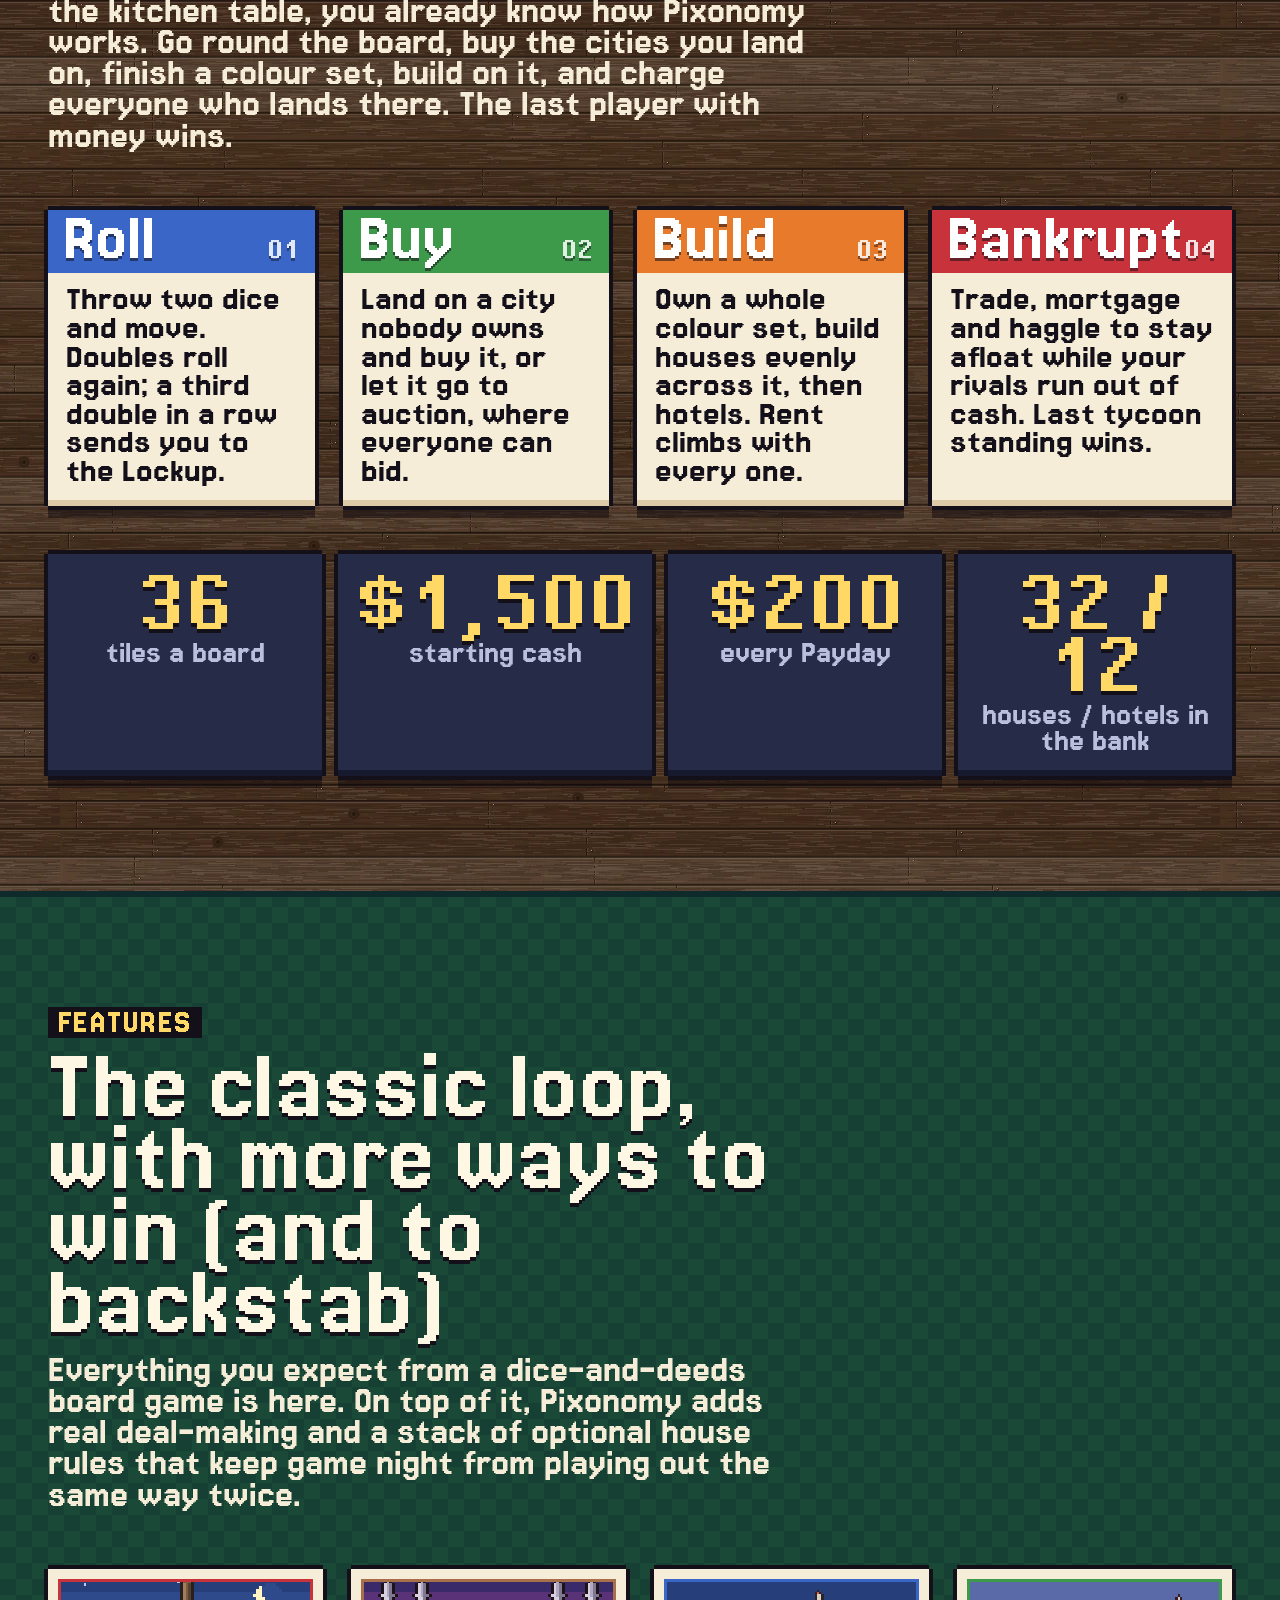
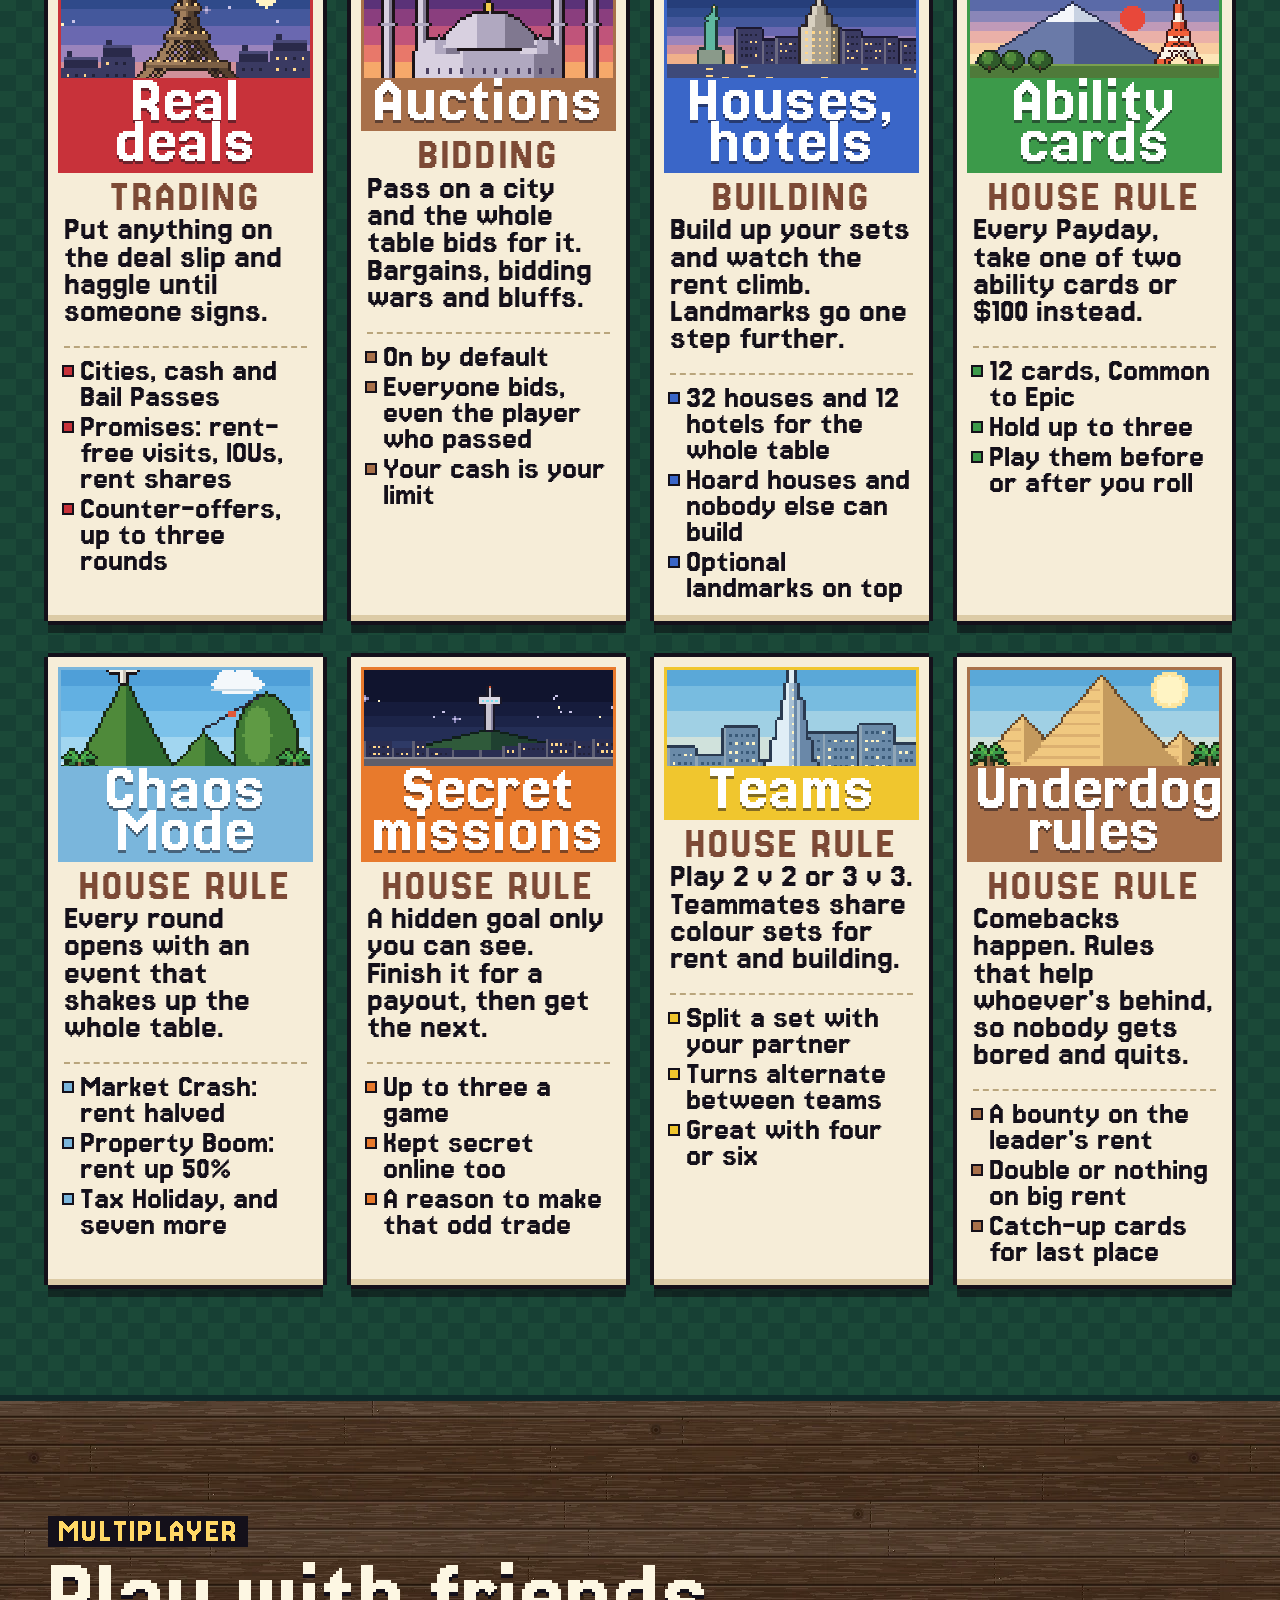
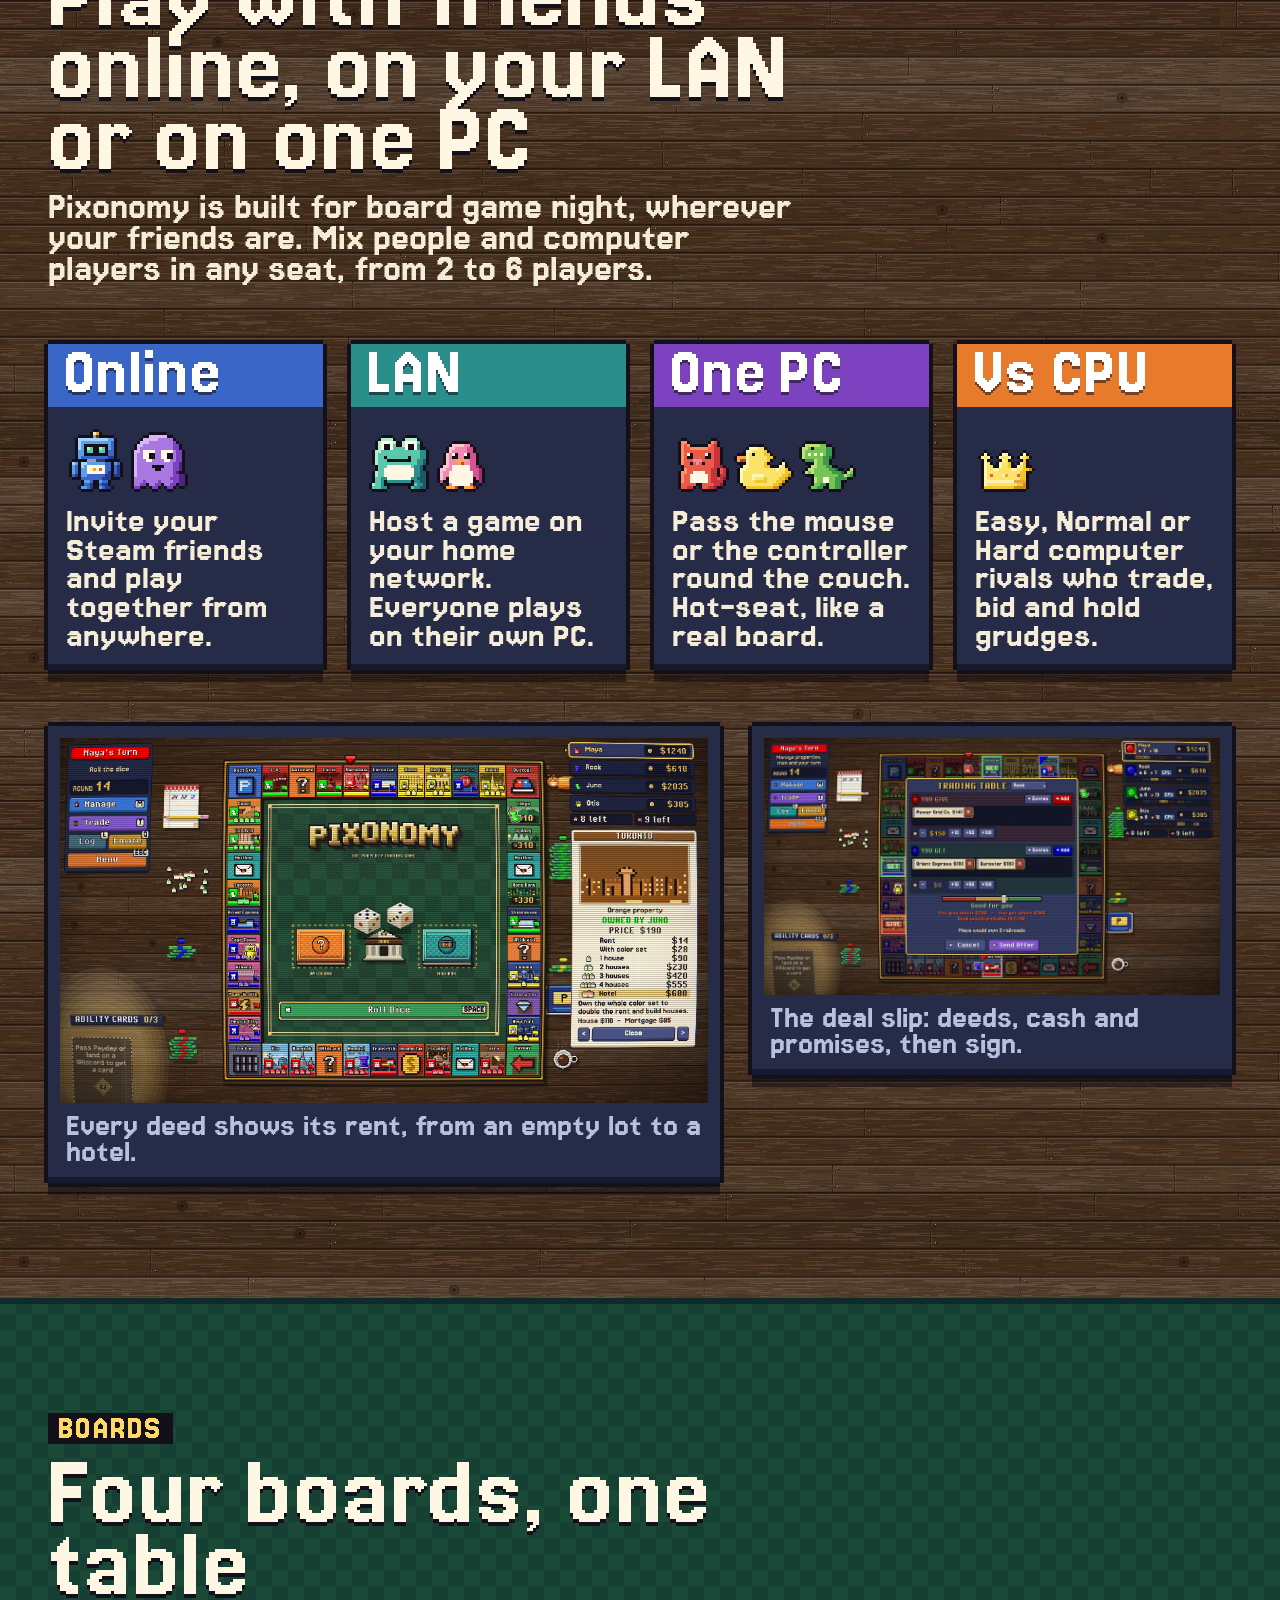
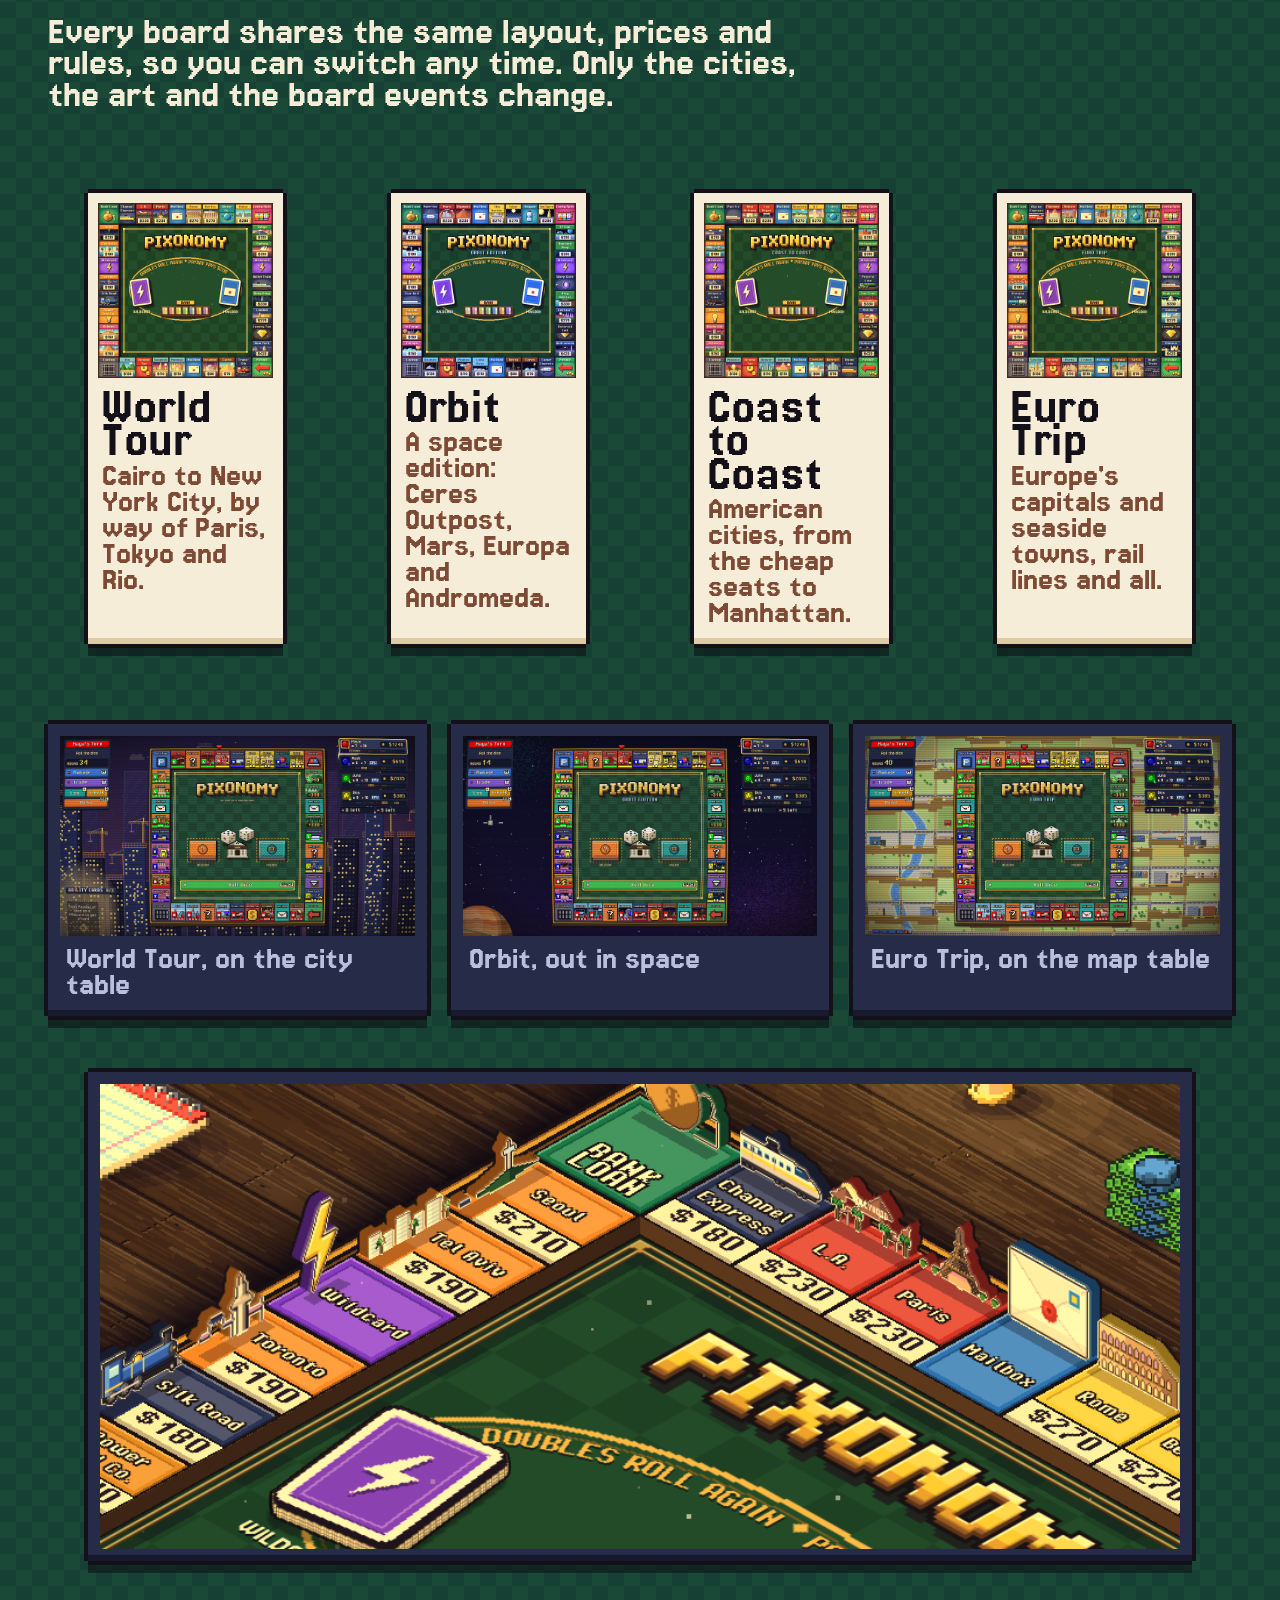
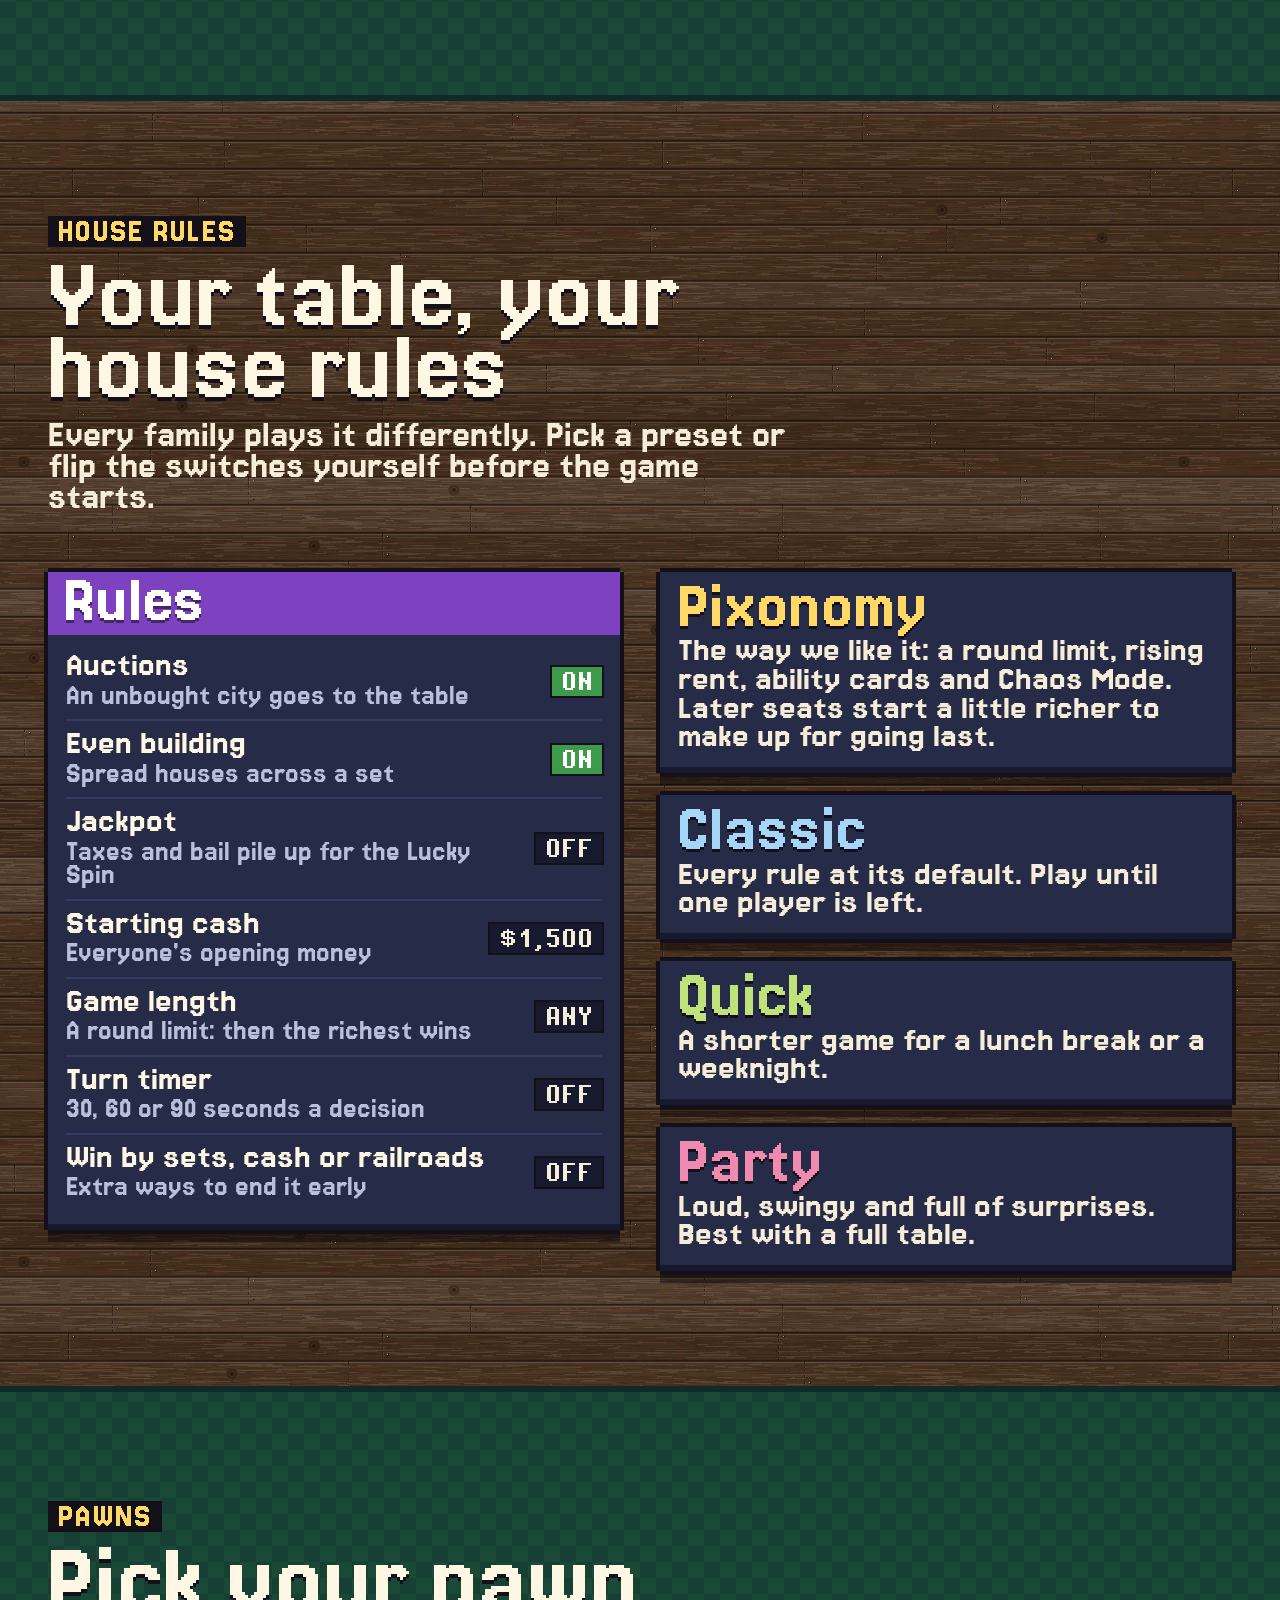
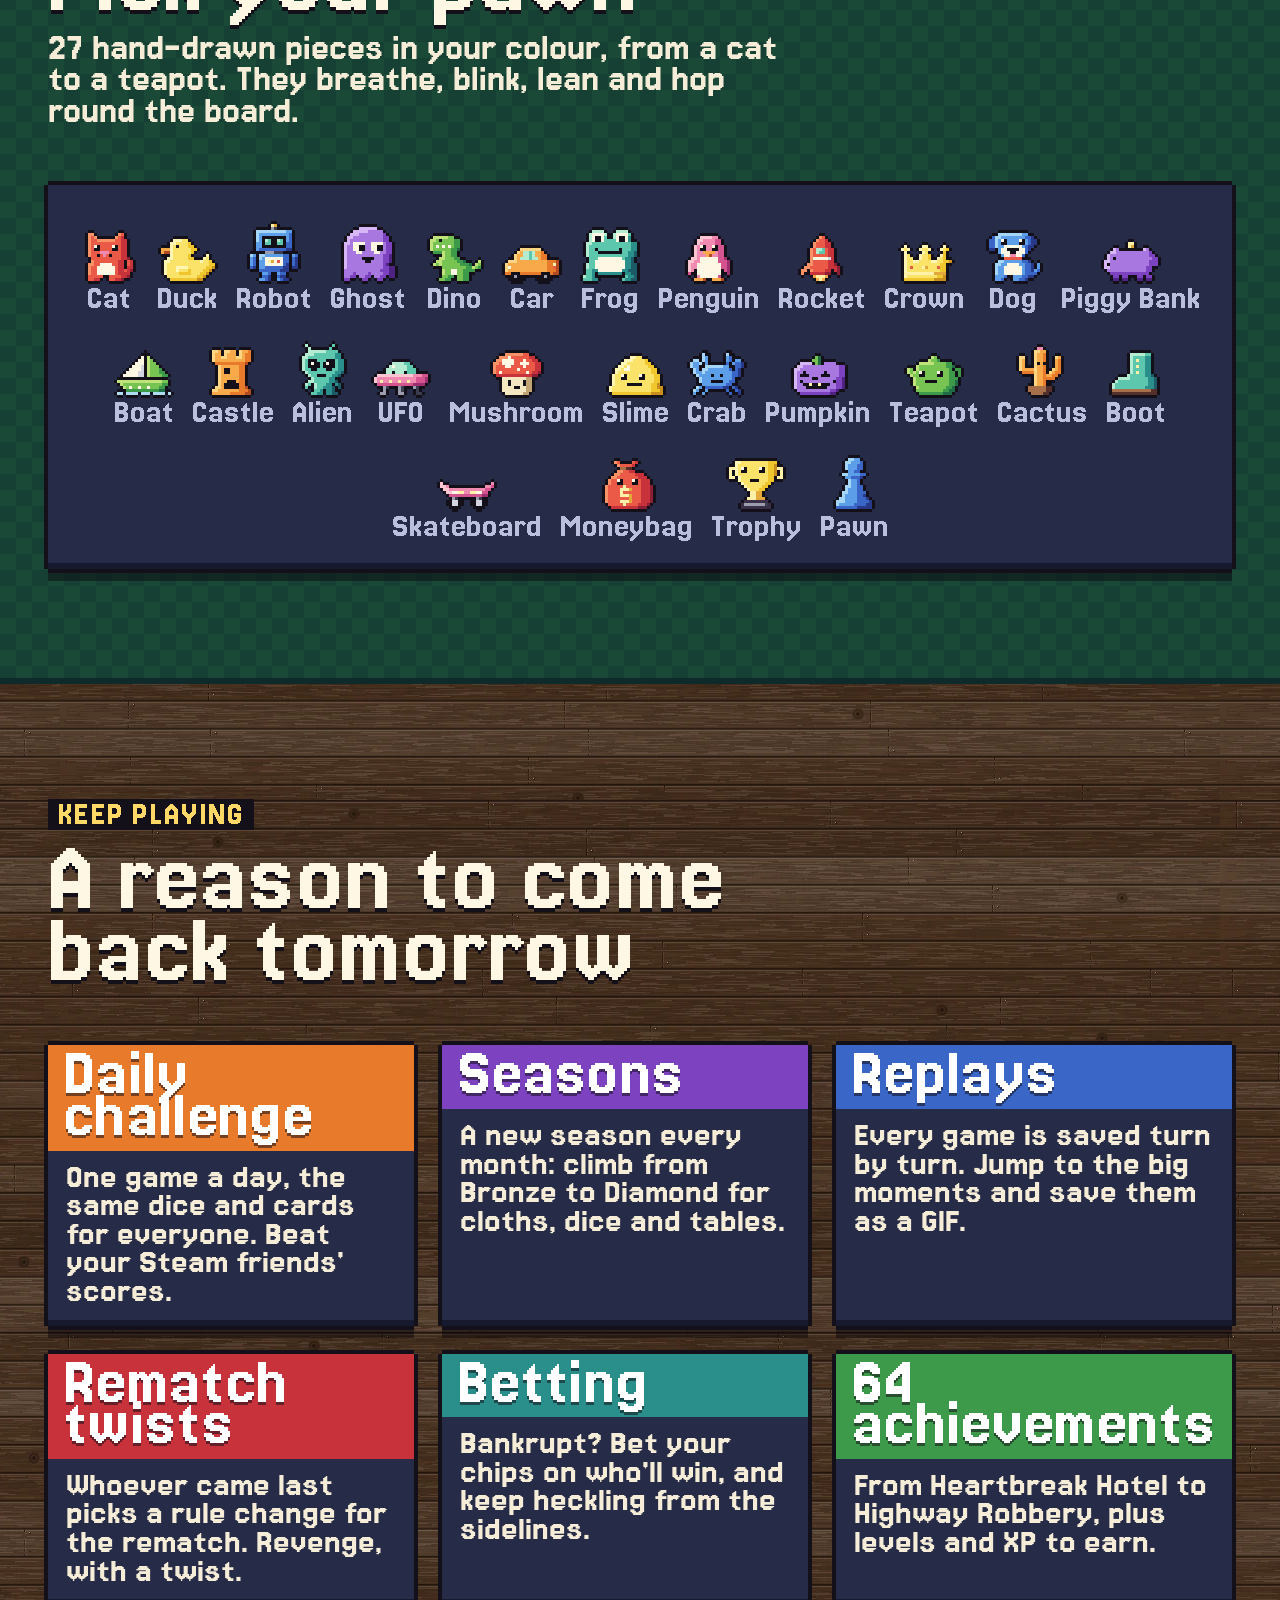
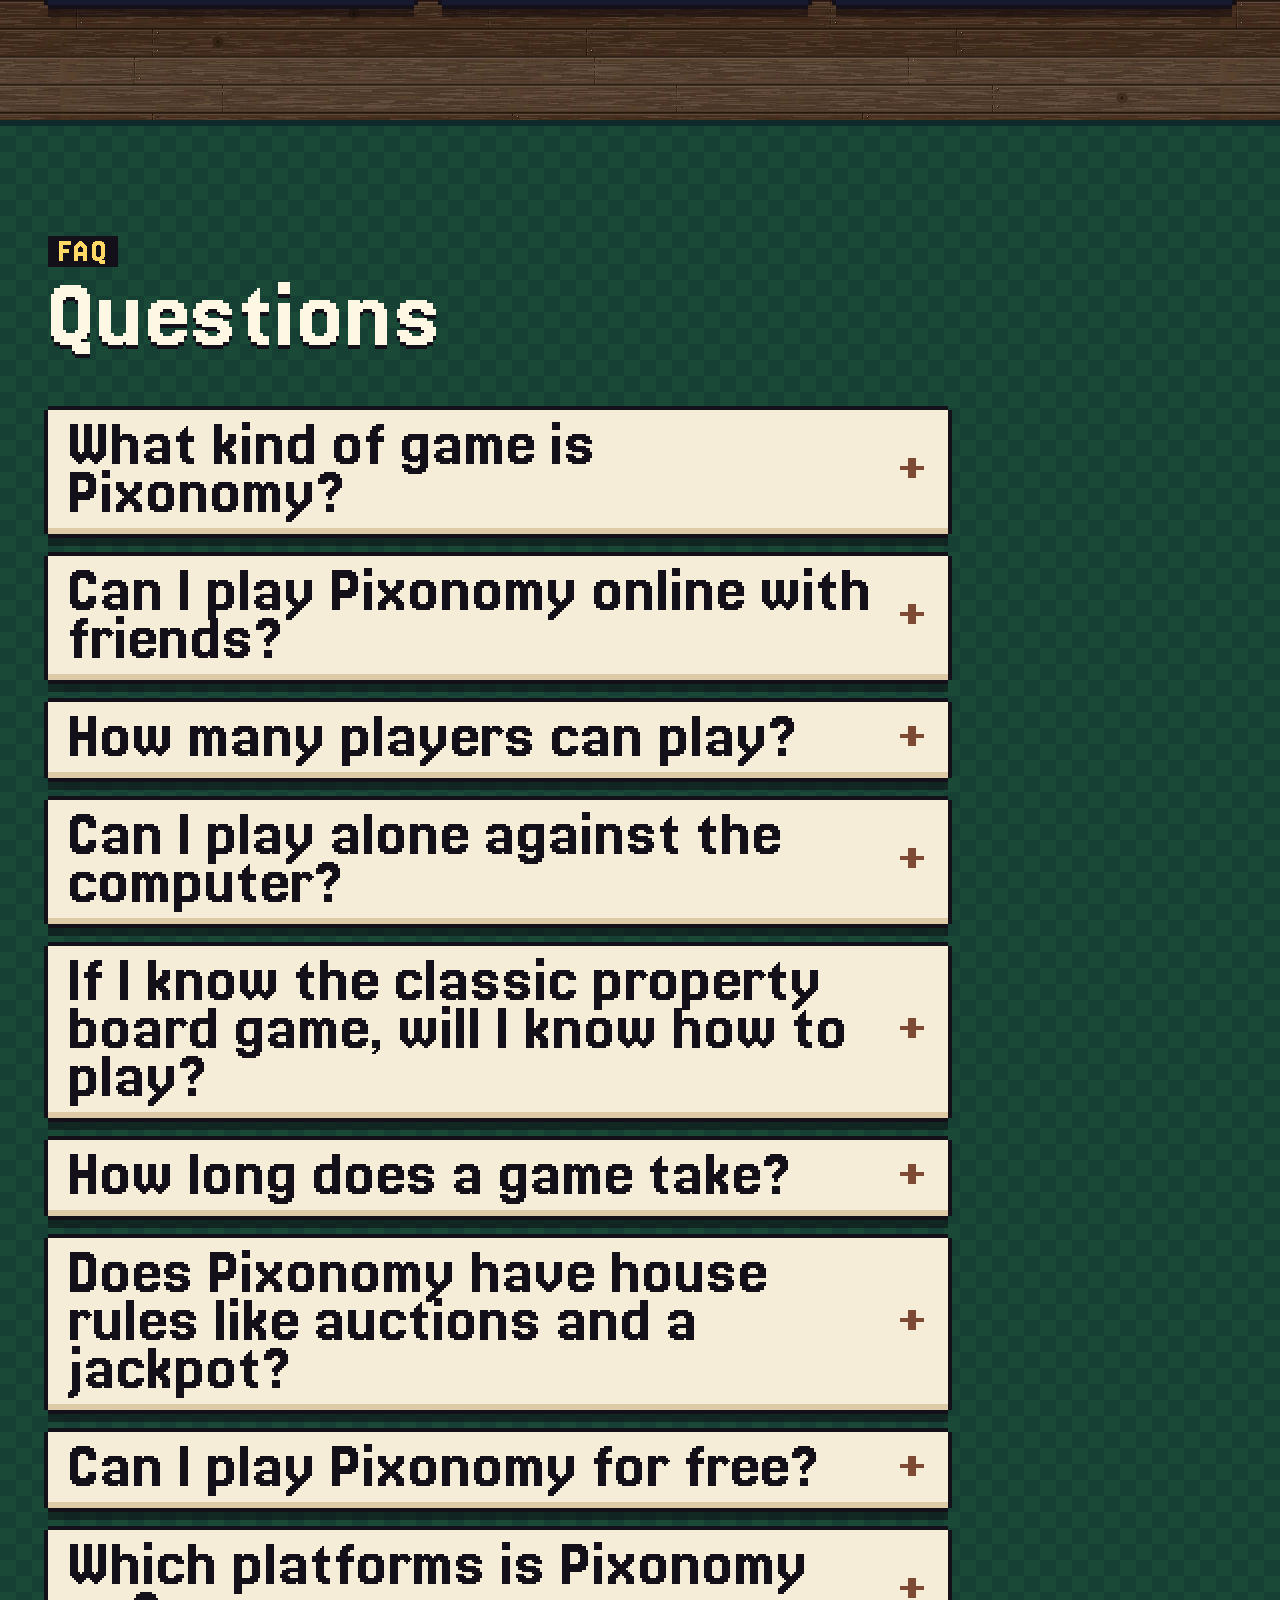
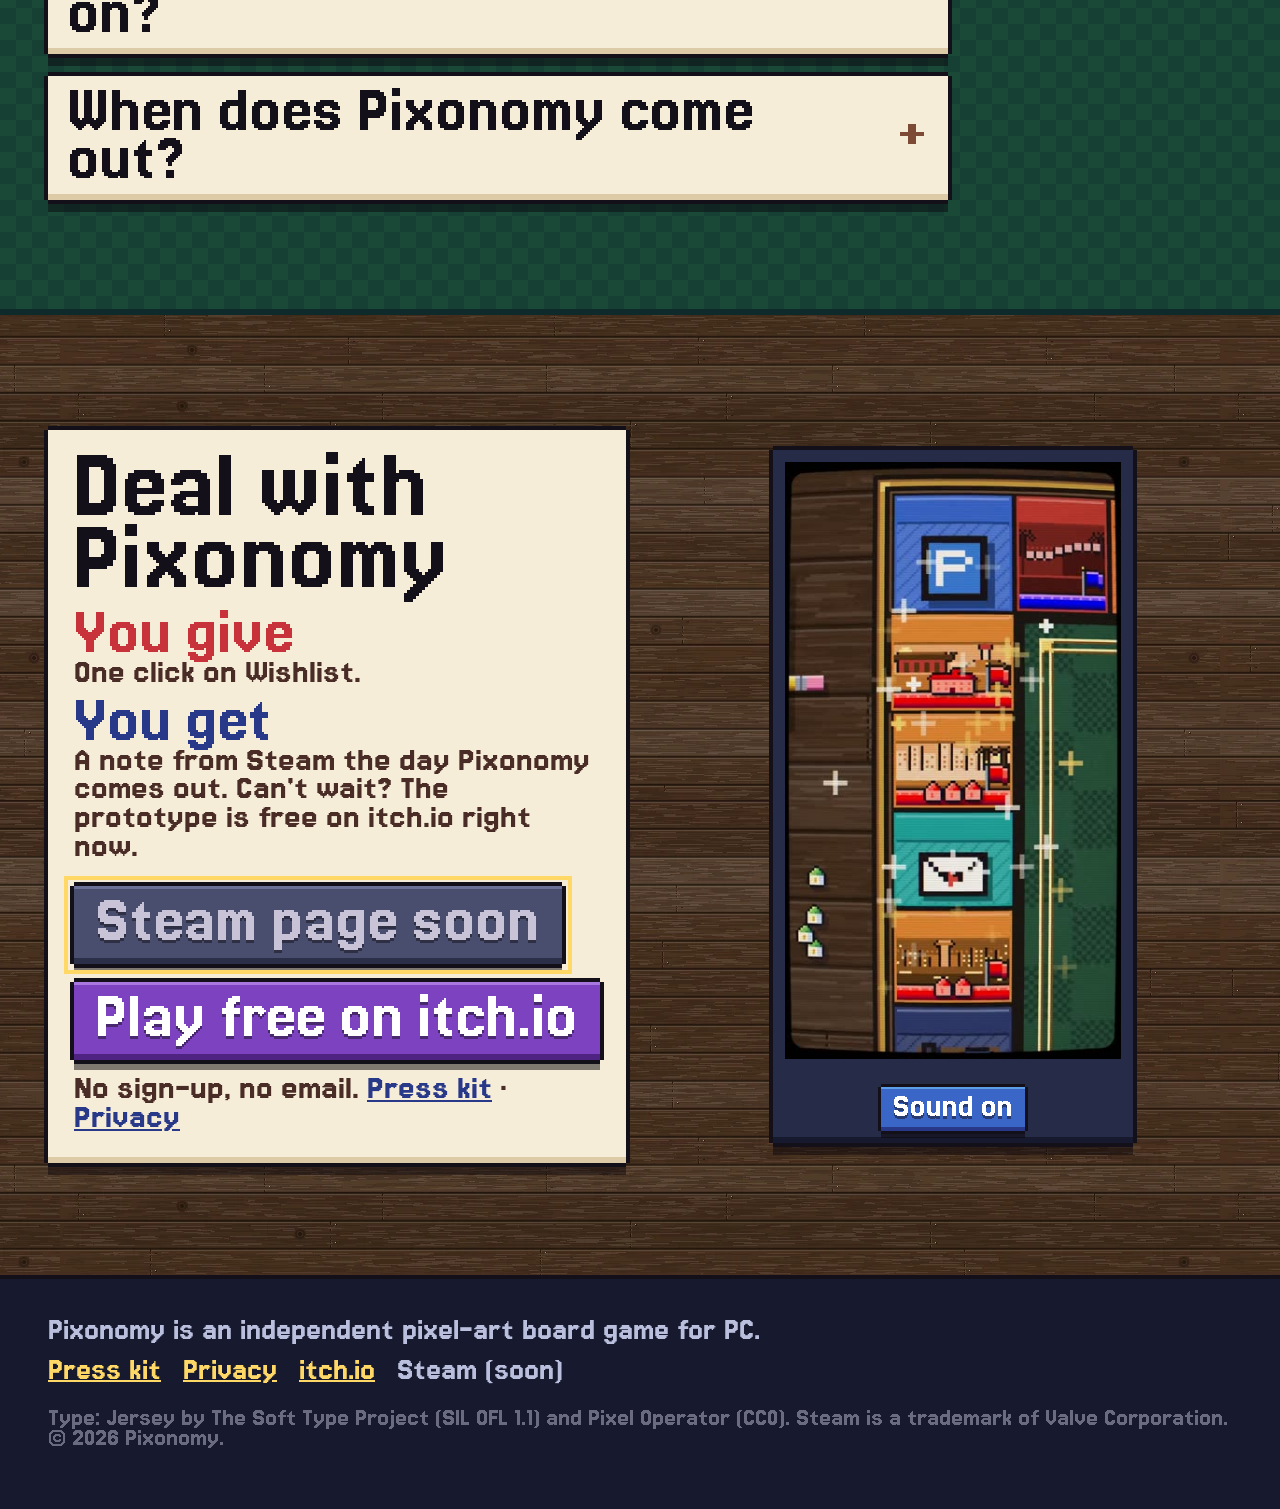
==== commit 5ce09ff5: "Pixel-art home page: rollable board, features, boards, house rules, FAQ Replaces the holding page wi" ====
--- a/index.html
+++ b/index.html
@@ -1,85 +1,329 @@
 <!doctype html>
+<!-- Generated by tools/build_home.py from tools/home.src.html. Edit those, not this. -->
 <html lang="en">
 <head>
-<meta charset="utf-8">
-<meta name="viewport" content="width=device-width, initial-scale=1">
-<title>Pixonomy: coming soon</title>
-<meta name="description" content="Pixonomy is a pixel-art property trading game. Coming soon to Steam.">
-<meta name="theme-color" content="#171a2e">
-<link rel="icon" href="/favicon.ico" sizes="any">
-<link rel="icon" type="image/png" sizes="32x32" href="/assets/img/icon-32.png">
-<link rel="apple-touch-icon" href="/assets/img/icon-180.png">
-<link rel="manifest" href="/site.webmanifest">
-<meta property="og:type" content="website">
-<meta property="og:site_name" content="Pixonomy">
-<meta property="og:title" content="Pixonomy: coming soon">
-<meta property="og:description" content="A pixel-art property trading game. Coming soon to Steam.">
-<meta property="og:image" content="/assets/img/og.png">
-<meta property="og:image:width" content="1200">
-<meta property="og:image:height" content="630">
-<meta name="twitter:card" content="summary_large_image">
-<meta name="twitter:title" content="Pixonomy: coming soon">
-<meta name="twitter:description" content="A pixel-art property trading game. Coming soon to Steam.">
-<meta name="twitter:image" content="/assets/img/og.png">
-<link rel="preload" href="/assets/fonts/PixelOperator-Bold.ttf" as="font" type="font/ttf" crossorigin>
-<link rel="preload" href="/assets/img/bg_city.png" as="image">
-<link rel="stylesheet" href="/css/style.css">
-<!-- The holding page until the Steam page is up. The full site lives on the
-     full-site branch: bring its index.html back at launch. -->
+<meta charset="utf-8" />
+<meta name="viewport" content="width=device-width, initial-scale=1" />
+<title>Pixonomy: Pixel-Art Property Trading Board Game for PC</title>
+<meta name="description" content="Roll the dice, buy cities, build houses and hotels and bankrupt your friends. A pixel-art property trading board game for 2 to 6 players: online, LAN, one PC or vs CPU. Free prototype out now." />
+<meta name="robots" content="index, follow, max-image-preview:large, max-snippet:-1, max-video-preview:-1" />
+<link rel="canonical" href="https://pixopoly-website.vercel.app/" />
+<meta name="theme-color" content="#171a2e" />
+<link rel="icon" href="/favicon.ico" sizes="any" />
+<link rel="icon" type="image/png" sizes="32x32" href="/assets/px/icon-32.png" />
+<link rel="apple-touch-icon" href="/assets/px/icon-180.png" />
+<meta property="og:type" content="website" />
+<meta property="og:site_name" content="Pixonomy" />
+<meta property="og:title" content="Pixonomy: the property trading board game, in pixel art" />
+<meta property="og:description" content="Roll, buy cities, build hotels, cut deals and bankrupt your friends. 2 to 6 players, online, LAN or one PC. Free prototype on itch.io, coming to Steam." />
+<meta property="og:url" content="https://pixopoly-website.vercel.app/" />
+<meta property="og:image" content="https://pixopoly-website.vercel.app/assets/px/og.png" />
+<meta property="og:image:width" content="1200" />
+<meta property="og:image:height" content="630" />
+<meta property="og:image:alt" content="The Pixonomy logo over a pixel-art game board with cities, dice and pawns" />
+<meta property="og:locale" content="en_US" />
+<meta name="twitter:card" content="summary_large_image" />
+<meta name="twitter:title" content="Pixonomy: the property trading board game, in pixel art" />
+<meta name="twitter:description" content="Roll, buy cities, build hotels, cut deals and bankrupt your friends. 2 to 6 players, online, LAN or one PC." />
+<meta name="twitter:image" content="https://pixopoly-website.vercel.app/assets/px/og.png" />
+<link rel="preload" href="/assets/px/fonts/PixonomyHead.woff2" as="font" type="font/woff2" crossorigin />
+<link rel="preload" href="/assets/px/fonts/PixonomyBody.woff2" as="font" type="font/woff2" crossorigin />
+<link rel="preload" href="/assets/px/board-classic.png" as="image" fetchpriority="high" />
+<link rel="manifest" href="/site.webmanifest" />
+<link rel="stylesheet" href="/css/px.css" />
+<script type="application/ld+json">{"@context": "https://schema.org", "@type": "VideoGame", "@id": "https://pixopoly-website.vercel.app/#game", "name": "Pixonomy", "url": "https://pixopoly-website.vercel.app/", "description": "Pixonomy is a pixel-art property trading board game for 2 to 6 players on PC. Roll the dice, buy cities, build houses and hotels, collect rent, trade and bid at auction until one tycoon is left. Play online with Steam friends, over LAN, on one PC or against CPU rivals. The prototype is free on itch.io.", "image": "https://pixopoly-website.vercel.app/assets/px/og.png", "screenshot": ["https://pixopoly-website.vercel.app/assets/shots/board_table.webp", "https://pixopoly-website.vercel.app/assets/shots/deed.webp", "https://pixopoly-website.vercel.app/assets/shots/trade.webp", "https://pixopoly-website.vercel.app/assets/shots/board_city.webp", "https://pixopoly-website.vercel.app/assets/shots/board_space.webp", "https://pixopoly-website.vercel.app/assets/shots/board_map.webp", "https://pixopoly-website.vercel.app/assets/shots/manage.webp"], "trailer": {"@type": "VideoObject", "name": "Pixonomy teaser", "description": "Dice, pawns and houses on the Pixonomy board.", "contentUrl": "https://pixopoly-website.vercel.app/assets/video/reel.mp4", "thumbnailUrl": "https://pixopoly-website.vercel.app/assets/video/teaser_poster.jpg", "uploadDate": "2026-11-11"}, "offers": {"@type": "Offer", "price": "0", "priceCurrency": "USD", "url": "https://intebat.itch.io/pixonomy", "name": "Free prototype on itch.io", "availability": "https://schema.org/InStock"}, "genre": ["Board game", "Strategy", "Party", "Trading", "Economic simulation"], "keywords": "property trading board game, board game online with friends, dice board game, real estate board game, pixel art board game, local multiplayer board game, hot-seat board game, tycoon board game, family board game", "gamePlatform": ["PC", "Windows", "Steam"], "operatingSystem": "Windows", "applicationCategory": "Game", "playMode": ["SinglePlayer", "MultiPlayer"], "numberOfPlayers": {"@type": "QuantitativeValue", "minValue": 2, "maxValue": 6}, "inLanguage": "en", "sameAs": ["https://intebat.itch.io/pixonomy"]}</script>
+<script type="application/ld+json">{"@context": "https://schema.org", "@type": "WebSite", "@id": "https://pixopoly-website.vercel.app/#website", "name": "Pixonomy", "url": "https://pixopoly-website.vercel.app/"}</script>
+<script type="application/ld+json">{"@context": "https://schema.org", "@type": "FAQPage", "mainEntity": [{"@type": "Question", "name": "What kind of game is Pixonomy?", "acceptedAnswer": {"@type": "Answer", "text": "Pixonomy is a property trading board game in pixel art. You roll two dice, move round a board of 36 tiles, buy the cities you land on, complete colour sets, build houses and hotels, and collect rent from everyone who lands on your property. Trade, bid at auctions and bluff your way to the top: the last player with money wins."}}, {"@type": "Question", "name": "Can I play Pixonomy online with friends?", "acceptedAnswer": {"@type": "Answer", "text": "Yes. Invite your Steam friends to play online, host a game on your local network (LAN), or share one PC and pass the mouse or controller round. You can fill any empty seat with a CPU player."}}, {"@type": "Question", "name": "How many players can play?", "acceptedAnswer": {"@type": "Answer", "text": "2 to 6 players, in any mix of people and computer players."}}, {"@type": "Question", "name": "Can I play alone against the computer?", "acceptedAnswer": {"@type": "Answer", "text": "Yes. CPU rivals come in Easy, Normal and Hard, and they trade, bid at auctions and build just like people do. There's also a daily challenge with the same dice and cards for every player."}}, {"@type": "Question", "name": "If I know the classic property board game, will I know how to play?", "acceptedAnswer": {"@type": "Answer", "text": "Yes. Roll, buy, build, collect rent and bankrupt your rivals: the core loop is the one you know from the kitchen table. Pixonomy adds a deal slip with promises and IOUs, auctions, a Bank Loan corner, the Lucky Spin, ability cards, Chaos Mode, secret missions, teams and underdog rules, all of which you can switch on or off."}}, {"@type": "Question", "name": "How long does a game take?", "acceptedAnswer": {"@type": "Answer", "text": "You choose. Set a round limit and the richest player wins when the rounds run out, pick the Quick preset for a short game, or play the classic way until only one player is left."}}, {"@type": "Question", "name": "Does Pixonomy have house rules like auctions and a jackpot?", "acceptedAnswer": {"@type": "Answer", "text": "Yes. Auctions and even building are on by default. You can also set the starting cash, a round limit, a turn timer and a jackpot that pays out on the Lucky Spin, turn on teams, ability cards and Chaos Mode, or add extra ways to win by sets, cash or railroads."}}, {"@type": "Question", "name": "Can I play Pixonomy for free?", "acceptedAnswer": {"@type": "Answer", "text": "Yes. A free prototype is on itch.io right now, so you can roll the dice and buy your first city today. The full game is coming to Steam."}}, {"@type": "Question", "name": "Which platforms is Pixonomy on?", "acceptedAnswer": {"@type": "Answer", "text": "Pixonomy is coming to Steam for Windows PC. You can play with a mouse, a keyboard or a controller."}}, {"@type": "Question", "name": "When does Pixonomy come out?", "acceptedAnswer": {"@type": "Answer", "text": "Pixonomy is in development and has no release date yet. Wishlist it on Steam and Steam will tell you the day it comes out; until then, the free prototype is on itch.io."}}]}</script>
 </head>
-<body class="holding">
-
-<main id="top">
-  <section class="hero">
-    <div class="hero-bg" aria-hidden="true"></div>
-    <h1 class="logo" aria-label="Pixonomy">
-      <img src="/assets/img/logo_P.png" alt="" width="116" height="146">
-      <img src="/assets/img/logo_I.png" alt="" width="80" height="146">
-      <img src="/assets/img/logo_X.png" alt="" width="116" height="146">
-      <span class="logo-die"><img id="die" src="/assets/img/die_5.png" alt="" width="134" height="134"></span>
-      <img src="/assets/img/logo_N.png" alt="" width="116" height="146">
-      <img src="/assets/img/logo_O.png" alt="" width="116" height="146">
-      <img src="/assets/img/logo_M.png" alt="" width="134" height="146">
-      <img src="/assets/img/logo_Y.png" alt="" width="116" height="146">
-    </h1>
-    <p class="tag">Buy the world. <span>Bankrupt your friends.</span></p>
-    <p class="sub">A pixel-art property trading game.</p>
-    <p class="soon-badge">Coming soon to Steam</p>
-    <a class="cue" href="#peek" aria-label="Take a peek">&#9660;</a>
-    <div class="parade" id="parade" aria-hidden="true"></div>
-  </section>
-
-  <section class="peek" id="peek">
-    <div class="reel reveal">
-      <video id="reel" src="/assets/video/teaser.mp4" poster="/assets/video/teaser_poster.jpg" width="720" height="1280"
-        autoplay muted loop playsinline preload="metadata" aria-label="Pixonomy teaser: dice, pawns and houses on the board"></video>
-      <button class="sound" id="sound" type="button" aria-pressed="false">Sound on</button>
-    </div>
-    <div class="peek-copy">
-      <p class="kicker reveal">A first look</p>
-      <h2 class="reveal">Roll. Buy. Build. Repeat.</h2>
-      <ul class="bits">
-        <li class="reveal"><img src="/assets/img/die_6.png" alt="" width="48" height="48"><span>Dice, deals and a little betrayal</span></li>
-        <li class="reveal"><img src="/assets/img/hotel.png" alt="" width="80" height="44"><span>Real cities, drawn in pixels</span></li>
-        <li class="reveal"><i class="spr pawn" style="--n:14;--k:2" aria-hidden="true"></i><span>Play with friends, online or on one couch</span></li>
+<body>
+<a class="skip" href="#main">Skip to content</a>
+
+<header class="hud">
+  <div class="wrap hud__in">
+    <a class="hud__logo" href="#top" aria-label="Pixonomy, back to the top"><img src="/assets/px/logo.png" width="483" height="73" alt="Pixonomy" /></a>
+    <nav aria-label="Pixonomy">
+      <ul>
+        <li><a href="#how-to-play">How to play</a></li>
+        <li><a href="#features">Features</a></li>
+        <li><a href="#multiplayer">Multiplayer</a></li>
+        <li><a href="#boards">Boards</a></li>
+        <li><a href="#faq">FAQ</a></li>
       </ul>
-    </div>
-  </section>
-
-  <section class="skyline" aria-label="Some of the cities">
-    <div class="strip"><img src="/assets/img/cities.png" alt="Cairo, Istanbul, Paris, Tokyo, Rio and Toronto in pixel art" width="1152" height="104"><img src="/assets/img/cities.png" alt="" width="1152" height="104" aria-hidden="true"></div>
-  </section>
-
-  <section class="stay">
-    <h2 class="reveal">More soon.</h2>
-    <p class="reveal">We're polishing every pixel. Steam page on the way.</p>
-  </section>
+    </nav>
+    <a class="btn btn--gold btn--sm hud__cta" data-link="itch" href="https://intebat.itch.io/pixonomy">Play free</a>
+  </div>
+  <div class="track" data-track aria-hidden="true"></div>
+</header>
+
+<main id="main">
+
+<section class="hero" id="top">
+  <div class="wrap hero__grid">
+    <div>
+      <span class="kicker">PC board game · play free now</span>
+      <h1><img src="/assets/px/logo.png" width="483" height="73" alt="Pixonomy" /><span class="sub">The property trading board game, drawn in pixels.</span></h1>
+      <p class="lede">Roll the dice, buy cities, build houses and hotels, and squeeze rent out of your friends. Trade, bluff and bid your way to the top of a cosy pixel-art board game for 2 to 6 players.</p>
+      <div class="hero__cta">
+        <a class="btn btn--big btn--main" data-link="itch" href="https://intebat.itch.io/pixonomy">Play it free</a>
+        <a class="btn btn--blue" data-link="steam" href="#wishlist">Wishlist on Steam</a>
+      </div>
+      <ul class="chips" aria-label="At a glance">
+        <li>2–6 players</li><li>Online · LAN · one PC</li><li>CPU rivals</li><li>Windows PC</li><li>Controller</li>
+      </ul>
+    </div>
+
+    <div class="board slab" data-board>
+      <div class="board__img">
+        <img src="/assets/px/board-classic.png" width="464" height="464" fetchpriority="high" alt="The Pixonomy World Tour board: 36 tiles of cities from Cairo to New York City, railroads, utilities, Wildcard and Mailbox cards, and the Payday, Lockup, Bank Loan and Lucky Spin corners" />
+        <div class="board__hl" aria-hidden="true"></div>
+        <span class="pawn idle" style="--r:0" aria-hidden="true"></span>
+        <div class="roller">
+          <button class="dice" type="button" data-roll aria-label="Roll the dice">
+            <span class="die" style="--d:14"></span><span class="die" style="--d:15"></span>
+          </button>
+          <div class="landed paper slab" aria-live="polite">
+            <span class="landed__art" style="--t:0" aria-hidden="true"></span>
+            <div><b>Payday</b><span><i class="tag" style="--c:#4a9458"></i>Collect $200 every time you pass</span></div>
+          </div>
+          <span class="roll-hint">Click the dice to roll</span>
+        </div>
+      </div>
+    </div>
+  </div>
+</section>
+
+<div class="ticker" aria-hidden="true"><div class="ticker__row"><i style="--t:0"></i><i style="--t:1"></i><i style="--t:2"></i><i style="--t:3"></i><i style="--t:4"></i><i style="--t:5"></i><i style="--t:6"></i><i style="--t:7"></i><i style="--t:8"></i><i style="--t:9"></i><i style="--t:10"></i><i style="--t:11"></i><i style="--t:12"></i><i style="--t:13"></i><i style="--t:14"></i><i style="--t:15"></i><i style="--t:16"></i><i style="--t:17"></i><i style="--t:18"></i><i style="--t:19"></i><i style="--t:20"></i><i style="--t:21"></i><i style="--t:22"></i><i style="--t:23"></i><i style="--t:24"></i><i style="--t:25"></i><i style="--t:26"></i><i style="--t:27"></i><i style="--t:28"></i><i style="--t:29"></i><i style="--t:30"></i><i style="--t:31"></i><i style="--t:32"></i><i style="--t:33"></i><i style="--t:34"></i><i style="--t:35"></i><i style="--t:0"></i><i style="--t:1"></i><i style="--t:2"></i><i style="--t:3"></i><i style="--t:4"></i><i style="--t:5"></i><i style="--t:6"></i><i style="--t:7"></i><i style="--t:8"></i><i style="--t:9"></i><i style="--t:10"></i><i style="--t:11"></i><i style="--t:12"></i><i style="--t:13"></i><i style="--t:14"></i><i style="--t:15"></i><i style="--t:16"></i><i style="--t:17"></i><i style="--t:18"></i><i style="--t:19"></i><i style="--t:20"></i><i style="--t:21"></i><i style="--t:22"></i><i style="--t:23"></i><i style="--t:24"></i><i style="--t:25"></i><i style="--t:26"></i><i style="--t:27"></i><i style="--t:28"></i><i style="--t:29"></i><i style="--t:30"></i><i style="--t:31"></i><i style="--t:32"></i><i style="--t:33"></i><i style="--t:34"></i><i style="--t:35"></i></div></div>
+
+<section class="sec" id="how-to-play" aria-labelledby="h-how">
+  <div class="wrap">
+    <div class="sec__head rv">
+      <span class="kicker">How to play</span>
+      <h2 id="h-how">Roll, buy, build, collect rent</h2>
+      <p>If you've ever played a property trading game at the kitchen table, you already know how Pixonomy works. Go round the board, buy the cities you land on, finish a colour set, build on it, and charge everyone who lands there. The last player with money wins.</p>
+    </div>
+    <ol class="steps">
+      <li class="step slab paper rv" style="--i:0;--c:#3a66c8"><span class="band">Roll <small>01</small></span><p>Throw two dice and move. Doubles roll again; a third double in a row sends you to the Lockup.</p></li>
+      <li class="step slab paper rv" style="--i:1;--c:#3c9a4a"><span class="band">Buy <small>02</small></span><p>Land on a city nobody owns and buy it, or let it go to auction, where everyone can bid.</p></li>
+      <li class="step slab paper rv" style="--i:2;--c:#e87a2c"><span class="band">Build <small>03</small></span><p>Own a whole colour set, build houses evenly across it, then hotels. Rent climbs with every one.</p></li>
+      <li class="step slab paper rv" style="--i:3;--c:#c8323a"><span class="band">Bankrupt <small>04</small></span><p>Trade, mortgage and haggle to stay afloat while your rivals run out of cash. Last tycoon standing wins.</p></li>
+    </ol>
+    <div class="facts">
+      <div class="fact slab rv" style="--i:0"><span class="num">36</span><span>tiles a board</span></div>
+      <div class="fact slab rv" style="--i:1"><span class="num">$1,500</span><span>starting cash</span></div>
+      <div class="fact slab rv" style="--i:2"><span class="num">$200</span><span>every Payday</span></div>
+      <div class="fact slab rv" style="--i:3"><span class="num">32 / 12</span><span>houses / hotels in the bank</span></div>
+    </div>
+  </div>
+</section>
+
+<section class="sec sec--felt" id="features" aria-labelledby="h-feat">
+  <div class="wrap">
+    <div class="sec__head rv">
+      <span class="kicker">Features</span>
+      <h2 id="h-feat">The classic loop, with more ways to win (and to backstab)</h2>
+      <p>Everything you expect from a dice-and-deeds board game is here. On top of it, Pixonomy adds real deal-making and a stack of optional house rules that keep game night from playing out the same way twice.</p>
+    </div>
+    <div class="deeds">
+      <article class="deed slab paper rv" style="--i:0;--c:#c8323a">
+        <div class="deed__top"><div class="deed__art"><img src="/assets/px/city-paris.png" width="88" height="108" alt="Paris on its title deed: the Eiffel Tower at dusk" loading="lazy" /></div><h3 class="deed__title">Real deals</h3></div>
+        <p class="deed__kind">Trading</p>
+        <p>Put anything on the deal slip and haggle until someone signs.</p>
+        <ul><li>Cities, cash and Bail Passes</li><li>Promises: rent-free visits, IOUs, rent shares</li><li>Counter-offers, up to three rounds</li></ul>
+      </article>
+      <article class="deed slab paper rv" style="--i:1;--c:#a8704a">
+        <div class="deed__top"><div class="deed__art"><img src="/assets/px/city-istanbul.png" width="88" height="108" alt="Istanbul's title deed art: a mosque over the Bosphorus at sunset" loading="lazy" /></div><h3 class="deed__title">Auctions</h3></div>
+        <p class="deed__kind">Bidding</p>
+        <p>Pass on a city and the whole table bids for it. Bargains, bidding wars and bluffs.</p>
+        <ul><li>On by default</li><li>Everyone bids, even the player who passed</li><li>Your cash is your limit</li></ul>
+      </article>
+      <article class="deed slab paper rv" style="--i:2;--c:#3a66c8">
+        <div class="deed__top"><div class="deed__art"><img src="/assets/px/city-new-york-city.png" width="108" height="88" alt="New York City's deed art: the skyline across the river at night" loading="lazy" /></div><h3 class="deed__title">Houses, hotels</h3></div>
+        <p class="deed__kind">Building</p>
+        <p>Build up your sets and watch the rent climb. Landmarks go one step further.</p>
+        <ul><li>32 houses and 12 hotels for the whole table</li><li>Hoard houses and nobody else can build</li><li>Optional landmarks on top</li></ul>
+      </article>
+      <article class="deed slab paper rv" style="--i:3;--c:#3c9a4a">
+        <div class="deed__top"><div class="deed__art"><img src="/assets/px/city-tokyo.png" width="108" height="88" alt="Tokyo's deed art: Mount Fuji and Tokyo Tower" loading="lazy" /></div><h3 class="deed__title">Ability cards</h3></div>
+        <p class="deed__kind">House rule</p>
+        <p>Every Payday, take one of two ability cards or $100 instead.</p>
+        <ul><li>12 cards, Common to Epic</li><li>Hold up to three</li><li>Play them before or after you roll</li></ul>
+      </article>
+      <article class="deed slab paper rv" style="--i:4;--c:#7ab6dc">
+        <div class="deed__top"><div class="deed__art"><img src="/assets/px/city-rio-de-janeiro.png" width="88" height="108" alt="Rio de Janeiro's deed art: green hills and the beach" loading="lazy" /></div><h3 class="deed__title">Chaos Mode</h3></div>
+        <p class="deed__kind">House rule</p>
+        <p>Every round opens with an event that shakes up the whole table.</p>
+        <ul><li>Market Crash: rent halved</li><li>Property Boom: rent up 50%</li><li>Tax Holiday, and seven more</li></ul>
+      </article>
+      <article class="deed slab paper rv" style="--i:5;--c:#e87a2c">
+        <div class="deed__top"><div class="deed__art"><img src="/assets/px/city-seoul.png" width="108" height="88" alt="Seoul's deed art: the city under the mountains" loading="lazy" /></div><h3 class="deed__title">Secret missions</h3></div>
+        <p class="deed__kind">House rule</p>
+        <p>A hidden goal only you can see. Finish it for a payout, then get the next.</p>
+        <ul><li>Up to three a game</li><li>Kept secret online too</li><li>A reason to make that odd trade</li></ul>
+      </article>
+      <article class="deed slab paper rv" style="--i:6;--c:#f0c62e">
+        <div class="deed__top"><div class="deed__art"><img src="/assets/px/city-dubai.png" width="88" height="108" alt="Dubai's deed art: towers over the desert" loading="lazy" /></div><h3 class="deed__title">Teams</h3></div>
+        <p class="deed__kind">House rule</p>
+        <p>Play 2 v 2 or 3 v 3. Teammates share colour sets for rent and building.</p>
+        <ul><li>Split a set with your partner</li><li>Turns alternate between teams</li><li>Great with four or six</li></ul>
+      </article>
+      <article class="deed slab paper rv" style="--i:7;--c:#a8704a">
+        <div class="deed__top"><div class="deed__art"><img src="/assets/px/city-cairo.png" width="88" height="108" alt="Cairo's deed art: the pyramids in the sun" loading="lazy" /></div><h3 class="deed__title">Underdog rules</h3></div>
+        <p class="deed__kind">House rule</p>
+        <p>Comebacks happen. Rules that help whoever's behind, so nobody gets bored and quits.</p>
+        <ul><li>A bounty on the leader's rent</li><li>Double or nothing on big rent</li><li>Catch-up cards for last place</li></ul>
+      </article>
+    </div>
+  </div>
+</section>
+
+<section class="sec" id="multiplayer" aria-labelledby="h-multi">
+  <div class="wrap">
+    <div class="sec__head rv">
+      <span class="kicker">Multiplayer</span>
+      <h2 id="h-multi">Play with friends online, on your LAN or on one PC</h2>
+      <p>Pixonomy is built for board game night, wherever your friends are. Mix people and computer players in any seat, from 2 to 6 players.</p>
+    </div>
+    <div class="modes">
+      <div class="mode slab rv" style="--i:0;--c:#3a66c8"><h3 class="band">Online</h3><div class="pawns"><span class="pawn idle" style="--r:2"></span><span class="pawn idle" style="--r:3"></span></div><p>Invite your Steam friends and play together from anywhere.</p></div>
+      <div class="mode slab rv" style="--i:1;--c:#2a8f8a"><h3 class="band">LAN</h3><div class="pawns"><span class="pawn idle" style="--r:6"></span><span class="pawn idle" style="--r:7"></span></div><p>Host a game on your home network. Everyone plays on their own PC.</p></div>
+      <div class="mode slab rv" style="--i:2;--c:#7c42c0"><h3 class="band">One PC</h3><div class="pawns"><span class="pawn idle" style="--r:0"></span><span class="pawn idle" style="--r:1"></span><span class="pawn idle" style="--r:4"></span></div><p>Pass the mouse or the controller round the couch. Hot-seat, like a real board.</p></div>
+      <div class="mode slab rv" style="--i:3;--c:#e87a2c"><h3 class="band">Vs CPU</h3><div class="pawns"><span class="pawn idle" style="--r:9"></span></div><p>Easy, Normal or Hard computer rivals who trade, bid and hold grudges.</p></div>
+    </div>
+    <div class="shots2">
+      <figure class="shot slab rv"><a href="/assets/shots/deed.webp"><img src="/assets/shots/deed_s.webp" width="960" height="540" loading="lazy" alt="A Pixonomy game in progress: the Toronto title deed is open, showing its rent with houses and a hotel, while four players' cash sits on the right" /></a><figcaption>Every deed shows its rent, from an empty lot to a hotel.</figcaption></figure>
+      <figure class="shot slab rv" style="--i:1"><a href="/assets/shots/trade.webp"><img src="/assets/shots/trade_s.webp" width="960" height="540" loading="lazy" alt="The Pixonomy deal slip: what you give, what you get, cash, deeds and promises, signed at the bottom" /></a><figcaption>The deal slip: deeds, cash and promises, then sign.</figcaption></figure>
+    </div>
+  </div>
+</section>
+
+<section class="sec sec--felt" id="boards" aria-labelledby="h-boards">
+  <div class="wrap">
+    <div class="sec__head rv">
+      <span class="kicker">Boards</span>
+      <h2 id="h-boards">Four boards, one table</h2>
+      <p>Every board shares the same layout, prices and rules, so you can switch any time. Only the cities, the art and the board events change.</p>
+    </div>
+    <div class="maps">
+      <figure class="map slab paper rv" style="--i:0"><img src="/assets/px/board-classic.png" width="464" height="464" loading="lazy" alt="The World Tour board, from Cairo and Istanbul to London and New York City" /><figcaption><h3>World Tour</h3><p>Cairo to New York City, by way of Paris, Tokyo and Rio.</p></figcaption></figure>
+      <figure class="map slab paper rv" style="--i:1"><img src="/assets/px/board-orbit.png" width="464" height="464" loading="lazy" alt="The Orbit board: a space edition with Mars, Europa, Titan Port and Andromeda" /><figcaption><h3>Orbit</h3><p>A space edition: Ceres Outpost, Mars, Europa and Andromeda.</p></figcaption></figure>
+      <figure class="map slab paper rv" style="--i:2"><img src="/assets/px/board-states.png" width="464" height="464" loading="lazy" alt="The Coast to Coast board with American cities" /><figcaption><h3>Coast to Coast</h3><p>American cities, from the cheap seats to Manhattan.</p></figcaption></figure>
+      <figure class="map slab paper rv" style="--i:3"><img src="/assets/px/board-euro.png" width="464" height="464" loading="lazy" alt="The Euro Trip board with European cities" /><figcaption><h3>Euro Trip</h3><p>Europe's capitals and seaside towns, rail lines and all.</p></figcaption></figure>
+    </div>
+    <div class="shots3">
+      <figure class="shot slab rv" style="--i:0"><a href="/assets/shots/board_city.webp"><img src="/assets/shots/board_city_s.webp" width="960" height="540" loading="lazy" alt="The World Tour board on a city table at night, with skyscrapers and cranes behind it" /></a><figcaption>World Tour, on the city table</figcaption></figure>
+      <figure class="shot slab rv" style="--i:1"><a href="/assets/shots/board_space.webp"><img src="/assets/shots/board_space_s.webp" width="960" height="540" loading="lazy" alt="The Orbit edition board floating in space next to a ringed planet" /></a><figcaption>Orbit, out in space</figcaption></figure>
+      <figure class="shot slab rv" style="--i:2"><a href="/assets/shots/board_map.webp"><img src="/assets/shots/board_map_s.webp" width="960" height="540" loading="lazy" alt="The Euro Trip board laid over a pixel-art street map" /></a><figcaption>Euro Trip, on the map table</figcaption></figure>
+    </div>
+    <figure class="tilt slab rv"><img src="/assets/px/board-classic-tilt.png" width="928" height="400" loading="lazy" alt="The tilted board view: the World Tour board seen at an angle, with buildings standing up from the city tiles" /><figcaption class="sr">The tilted board view</figcaption></figure>
+  </div>
+</section>
+
+<section class="sec" id="house-rules" aria-labelledby="h-rules">
+  <div class="wrap">
+    <div class="sec__head rv">
+      <span class="kicker">House rules</span>
+      <h2 id="h-rules">Your table, your house rules</h2>
+      <p>Every family plays it differently. Pick a preset or flip the switches yourself before the game starts.</p>
+    </div>
+    <div class="rules">
+      <div class="rulebox slab rv">
+        <h3 class="band">Rules</h3>
+        <ul>
+          <li>Auctions<small>An unbought city goes to the table</small><em class="on">ON</em></li>
+          <li>Even building<small>Spread houses across a set</small><em class="on">ON</em></li>
+          <li>Jackpot<small>Taxes and bail pile up for the Lucky Spin</small><em>OFF</em></li>
+          <li>Starting cash<small>Everyone's opening money</small><em>$1,500</em></li>
+          <li>Game length<small>A round limit: then the richest wins</small><em>ANY</em></li>
+          <li>Turn timer<small>30, 60 or 90 seconds a decision</small><em>OFF</em></li>
+          <li>Win by sets, cash or railroads<small>Extra ways to end it early</small><em>OFF</em></li>
+        </ul>
+      </div>
+      <div class="presets">
+        <div class="preset slab rv" style="--i:1;--c:#ffd866"><h3>Pixonomy</h3><p>The way we like it: a round limit, rising rent, ability cards and Chaos Mode. Later seats start a little richer to make up for going last.</p></div>
+        <div class="preset slab rv" style="--i:2;--c:#a5d6f7"><h3>Classic</h3><p>Every rule at its default. Play until one player is left.</p></div>
+        <div class="preset slab rv" style="--i:3;--c:#bfe37a"><h3>Quick</h3><p>A shorter game for a lunch break or a weeknight.</p></div>
+        <div class="preset slab rv" style="--i:4;--c:#f08ab0"><h3>Party</h3><p>Loud, swingy and full of surprises. Best with a full table.</p></div>
+      </div>
+    </div>
+  </div>
+</section>
+
+<section class="sec sec--felt" id="pawns" aria-labelledby="h-pawns">
+  <div class="wrap">
+    <div class="sec__head rv">
+      <span class="kicker">Pawns</span>
+      <h2 id="h-pawns">Pick your pawn</h2>
+      <p>27 hand-drawn pieces in your colour, from a cat to a teapot. They breathe, blink, lean and hop round the board.</p>
+    </div>
+    <div class="parade slab rv"><button type="button"><span class="pawn idle" style="--r:0"></span>Cat</button><button type="button"><span class="pawn idle" style="--r:1"></span>Duck</button><button type="button"><span class="pawn idle" style="--r:2"></span>Robot</button><button type="button"><span class="pawn idle" style="--r:3"></span>Ghost</button><button type="button"><span class="pawn idle" style="--r:4"></span>Dino</button><button type="button"><span class="pawn idle" style="--r:5"></span>Car</button><button type="button"><span class="pawn idle" style="--r:6"></span>Frog</button><button type="button"><span class="pawn idle" style="--r:7"></span>Penguin</button><button type="button"><span class="pawn idle" style="--r:8"></span>Rocket</button><button type="button"><span class="pawn idle" style="--r:9"></span>Crown</button><button type="button"><span class="pawn idle" style="--r:10"></span>Dog</button><button type="button"><span class="pawn idle" style="--r:11"></span>Piggy Bank</button><button type="button"><span class="pawn idle" style="--r:12"></span>Boat</button><button type="button"><span class="pawn idle" style="--r:13"></span>Castle</button><button type="button"><span class="pawn idle" style="--r:14"></span>Alien</button><button type="button"><span class="pawn idle" style="--r:15"></span>UFO</button><button type="button"><span class="pawn idle" style="--r:16"></span>Mushroom</button><button type="button"><span class="pawn idle" style="--r:17"></span>Slime</button><button type="button"><span class="pawn idle" style="--r:18"></span>Crab</button><button type="button"><span class="pawn idle" style="--r:19"></span>Pumpkin</button><button type="button"><span class="pawn idle" style="--r:20"></span>Teapot</button><button type="button"><span class="pawn idle" style="--r:21"></span>Cactus</button><button type="button"><span class="pawn idle" style="--r:22"></span>Boot</button><button type="button"><span class="pawn idle" style="--r:23"></span>Skateboard</button><button type="button"><span class="pawn idle" style="--r:24"></span>Moneybag</button><button type="button"><span class="pawn idle" style="--r:25"></span>Trophy</button><button type="button"><span class="pawn idle" style="--r:26"></span>Pawn</button></div>
+  </div>
+</section>
+
+<section class="sec" id="keep-playing" aria-labelledby="h-more">
+  <div class="wrap">
+    <div class="sec__head rv">
+      <span class="kicker">Keep playing</span>
+      <h2 id="h-more">A reason to come back tomorrow</h2>
+    </div>
+    <div class="more">
+      <div class="slab rv" style="--i:0;--c:#e87a2c"><h3 class="band">Daily challenge</h3><p>One game a day, the same dice and cards for everyone. Beat your Steam friends' scores.</p></div>
+      <div class="slab rv" style="--i:1;--c:#7c42c0"><h3 class="band">Seasons</h3><p>A new season every month: climb from Bronze to Diamond for cloths, dice and tables.</p></div>
+      <div class="slab rv" style="--i:2;--c:#3a66c8"><h3 class="band">Replays</h3><p>Every game is saved turn by turn. Jump to the big moments and save them as a GIF.</p></div>
+      <div class="slab rv" style="--i:3;--c:#c8323a"><h3 class="band">Rematch twists</h3><p>Whoever came last picks a rule change for the rematch. Revenge, with a twist.</p></div>
+      <div class="slab rv" style="--i:4;--c:#2a8f8a"><h3 class="band">Betting</h3><p>Bankrupt? Bet your chips on who'll win, and keep heckling from the sidelines.</p></div>
+      <div class="slab rv" style="--i:5;--c:#3c9a4a"><h3 class="band">64 achievements</h3><p>From Heartbreak Hotel to Highway Robbery, plus levels and XP to earn.</p></div>
+    </div>
+  </div>
+</section>
+
+<section class="sec sec--felt" id="faq" aria-labelledby="h-faq">
+  <div class="wrap">
+    <div class="sec__head rv">
+      <span class="kicker">FAQ</span>
+      <h2 id="h-faq">Questions</h2>
+    </div>
+    <div class="faq"><details class="slab paper"><summary>What kind of game is Pixonomy?</summary><div class="a"><p>Pixonomy is a property trading board game in pixel art. You roll two dice, move round a board of 36 tiles, buy the cities you land on, complete colour sets, build houses and hotels, and collect rent from everyone who lands on your property. Trade, bid at auctions and bluff your way to the top: the last player with money wins.</p></div></details><details class="slab paper"><summary>Can I play Pixonomy online with friends?</summary><div class="a"><p>Yes. Invite your Steam friends to play online, host a game on your local network (LAN), or share one PC and pass the mouse or controller round. You can fill any empty seat with a CPU player.</p></div></details><details class="slab paper"><summary>How many players can play?</summary><div class="a"><p>2 to 6 players, in any mix of people and computer players.</p></div></details><details class="slab paper"><summary>Can I play alone against the computer?</summary><div class="a"><p>Yes. CPU rivals come in Easy, Normal and Hard, and they trade, bid at auctions and build just like people do. There&#x27;s also a daily challenge with the same dice and cards for every player.</p></div></details><details class="slab paper"><summary>If I know the classic property board game, will I know how to play?</summary><div class="a"><p>Yes. Roll, buy, build, collect rent and bankrupt your rivals: the core loop is the one you know from the kitchen table. Pixonomy adds a deal slip with promises and IOUs, auctions, a Bank Loan corner, the Lucky Spin, ability cards, Chaos Mode, secret missions, teams and underdog rules, all of which you can switch on or off.</p></div></details><details class="slab paper"><summary>How long does a game take?</summary><div class="a"><p>You choose. Set a round limit and the richest player wins when the rounds run out, pick the Quick preset for a short game, or play the classic way until only one player is left.</p></div></details><details class="slab paper"><summary>Does Pixonomy have house rules like auctions and a jackpot?</summary><div class="a"><p>Yes. Auctions and even building are on by default. You can also set the starting cash, a round limit, a turn timer and a jackpot that pays out on the Lucky Spin, turn on teams, ability cards and Chaos Mode, or add extra ways to win by sets, cash or railroads.</p></div></details><details class="slab paper"><summary>Can I play Pixonomy for free?</summary><div class="a"><p>Yes. A free prototype is on itch.io right now, so you can roll the dice and buy your first city today. The full game is coming to Steam.</p></div></details><details class="slab paper"><summary>Which platforms is Pixonomy on?</summary><div class="a"><p>Pixonomy is coming to Steam for Windows PC. You can play with a mouse, a keyboard or a controller.</p></div></details><details class="slab paper"><summary>When does Pixonomy come out?</summary><div class="a"><p>Pixonomy is in development and has no release date yet. Wishlist it on Steam and Steam will tell you the day it comes out; until then, the free prototype is on itch.io.</p></div></details></div>
+  </div>
+</section>
+
+<section class="sec" id="wishlist" aria-labelledby="h-join">
+  <div class="wrap join">
+    <div class="slip slab paper rv">
+      <h2 id="h-join">Deal with Pixonomy</h2>
+      <p class="give">You give</p>
+      <p>One click on Wishlist.</p>
+      <p class="get">You get</p>
+      <p>A note from Steam the day Pixonomy comes out. Can't wait? The prototype is free on itch.io right now.</p>
+      <div class="sign">
+        <a class="btn btn--main" data-link="steam" href="#wishlist">Wishlist on Steam</a>
+        <a class="btn btn--purple" data-link="itch" href="https://intebat.itch.io/pixonomy">Play free on itch.io</a>
+      </div>
+      <p class="fine">No sign-up, no email. <a href="/presskit">Press kit</a> · <a href="/privacy">Privacy</a></p>
+    </div>
+    <figure class="join__side reel slab rv" style="--i:1">
+      <video id="reel" src="/assets/video/reel.mp4" poster="/assets/video/teaser_poster.jpg" width="720" height="1280" autoplay muted loop playsinline preload="metadata" aria-label="Pixonomy teaser: dice, pawns and houses on the board"></video>
+      <figcaption><button class="btn btn--sm btn--blue" id="sound" type="button" aria-pressed="false">Sound on</button></figcaption>
+    </figure>
+  </div>
+</section>
+
 </main>
 
 <footer class="foot">
-  <small>&copy; <span id="year">2026</span> Pixonomy &middot; <a href="/privacy">Privacy</a></small>
+  <div class="wrap foot__in">
+    <div>
+      <p>Pixonomy is an independent pixel-art board game for PC.</p>
+      <ul>
+        <li><a href="/presskit">Press kit</a></li>
+        <li><a href="/privacy">Privacy</a></li>
+        <li><a data-link="itch" href="https://intebat.itch.io/pixonomy">itch.io</a></li>
+        <li><a data-link="steam" class="sm" href="#wishlist">Steam</a></li>
+      </ul>
+    </div>
+    <p class="credit">Type: Jersey by The Soft Type Project (SIL OFL 1.1) and Pixel Operator (CC0). Steam is a trademark of Valve Corporation. © <span id="year">2026</span> Pixonomy.</p>
+  </div>
 </footer>
 
-<script src="/js/main.js" defer></script>
+<script src="/js/px.js" defer></script>
 </body>
 </html>
--- a/css/px.css
+++ b/css/px.css
@@ -0,0 +1,325 @@
+/* Pixonomy page. Hand-written, separate from site.css: this page is drawn like the game.
+   Colours are the game's own (scripts/visual/ui_kit.gd and tools/art/lib.lua).
+   Fonts are the game's: Pixonomy Head (Jersey 20) and Pixonomy Body (Jersey 15), crisp at
+   multiples of 16px; Pixel Operator for numbers. */
+
+@font-face { font-family: "PxHead"; src: url("/assets/px/fonts/PixonomyHead.woff2") format("woff2"); font-display: swap; }
+@font-face { font-family: "PxBody"; src: url("/assets/px/fonts/PixonomyBody.woff2") format("woff2"); font-display: swap; }
+@font-face { font-family: "PxNum"; src: url("/assets/px/fonts/PixelOperator-Head.woff2") format("woff2"); font-display: swap; }
+
+@property --f { syntax: "<integer>"; inherits: false; initial-value: 0; }
+
+:root {
+  --ink: #14101a;
+  --slate: #262b47; --slate-d: #171a2e; --slate-l: #343b62; --quiet: #4d5688;
+  --paper: #f6edd8; --paper-d: #dccba6; --paper-edge: #b9a57c;
+  --gold: #ffd866; --gold-d: #d9a53a; --gold-dd: #a8792b;
+  --wood: #2b1a1e; --wood-2: #4a2c26;
+  --felt: #174034; --felt-2: #21583f; --felt-3: #2f7449;
+  --text: #fdf7e3; --muted: #b9bfdc;
+  --u: 4px;                       /* one art pixel at 2x */
+  --gut: clamp(16px, 4vw, 48px);
+  --max: 1200px;
+  color-scheme: dark;
+}
+
+* { box-sizing: border-box; }
+html { scroll-behavior: smooth; -webkit-text-size-adjust: 100%; overflow-x: hidden; overflow-x: clip; }
+@media (prefers-reduced-motion: reduce) { html { scroll-behavior: auto; } }
+body {
+  margin: 0; min-height: 100vh;
+  background: #2a1a1b url("/assets/px/table.webp") repeat center top / 1160px auto;
+  color: var(--text);
+  font: 400 24px/1.3 "PxBody", ui-monospace, monospace;
+  -webkit-font-smoothing: none; font-smooth: never;
+  overflow-x: hidden; overflow-x: clip; /* clip: the ticker must not widen a phone's page, and the bar stays sticky */
+}
+img { image-rendering: pixelated; max-width: 100%; height: auto; display: block; }
+img.smooth { image-rendering: auto; }
+a { color: var(--gold); }
+a:hover { color: #fff2a8; }
+:focus-visible { outline: 3px solid var(--gold); outline-offset: 3px; }
+.sr { position: absolute; width: 1px; height: 1px; overflow: hidden; clip: rect(0 0 0 0); white-space: nowrap; }
+.skip { position: absolute; left: 8px; top: -60px; z-index: 50; background: var(--gold); color: var(--ink); padding: 8px 12px; }
+.skip:focus { top: 8px; }
+.wrap { width: min(100% - 2 * var(--gut), var(--max)); margin-inline: auto; }
+
+/* The game fonts draw big for their size: PixonomyHead capitals are 1.25 em tall and PixonomyBody's
+   0.94 em, so anything that can wrap needs a line height of about 1.5 (head) or 1.3 (body). */
+h1, h2, h3, .head { font-family: "PxHead", "PxBody", monospace; font-weight: 400; letter-spacing: .01em; margin: 0; }
+h2 { font-size: clamp(32px, 5vw, 48px); line-height: 1.5; text-shadow: 0 4px 0 var(--ink); }
+h3 { font-size: 32px; line-height: 1.4; }
+p { margin: 0 0 .7em; }
+.num { font-family: "PxNum", "PxHead", monospace; }
+.lede { font-size: 24px; line-height: 1.3; color: var(--text); max-width: 34ch; }
+.kicker { display: inline-block; font-family: "PxHead"; font-size: 16px; line-height: 1.5; padding: 4px 10px 3px; background: var(--ink); color: var(--gold); letter-spacing: .08em; text-transform: uppercase; }
+
+/* ── Pieces: thick flat slabs with stepped corners and a hard shadow on the table ── */
+.slab {
+  --fill: var(--slate); --edge: var(--slate-d); --rim: var(--ink);
+  position: relative; background: var(--fill);
+  box-shadow:
+    inset 0 calc(var(--u) * -1.5) 0 var(--edge),
+    0 calc(var(--u) * -1) 0 var(--rim), 0 var(--u) 0 var(--rim),
+    calc(var(--u) * -1) 0 0 var(--rim), var(--u) 0 0 var(--rim),
+    0 calc(var(--u) * 3) 0 rgba(8, 4, 10, .45);
+}
+.paper { --fill: var(--paper); --edge: var(--paper-d); color: var(--ink); }
+.felt { --fill: var(--felt); --edge: #0f2a2a; }
+
+.band { font-family: "PxHead"; font-size: 32px; line-height: 1.3; padding: 10px 16px 12px; color: #fff; text-shadow: 0 3px 0 rgba(20, 16, 26, .55); }
+
+/* Buttons: bright, few, and they press down. Colours as in the game: green goes ahead,
+   blue is people, purple is trades, teal is help, gold is money. */
+.btn {
+  --fill: #3c9a4a; --edge: #1f6b45; --hi: #78c452;
+  display: inline-flex; align-items: center; gap: 10px; position: relative;
+  font: 400 32px/1.5 "PxHead", monospace; color: #fff; text-decoration: none; text-shadow: 0 3px 0 rgba(20, 16, 26, .5);
+  padding: 12px 22px 18px; border: 0; cursor: pointer; background: var(--fill);
+  box-shadow:
+    inset 0 -6px 0 var(--edge), inset 0 3px 0 var(--hi),
+    0 -4px 0 var(--ink), 0 4px 0 var(--ink), -4px 0 0 var(--ink), 4px 0 0 var(--ink),
+    0 10px 0 rgba(8, 4, 10, .5);
+  transition: transform .06s steps(2), box-shadow .06s steps(2);
+}
+.btn:hover { color: #fff; transform: translateY(-2px); filter: brightness(1.06); }
+.btn:active { transform: translateY(4px); box-shadow: inset 0 -2px 0 var(--edge), inset 0 3px 0 var(--hi), 0 -4px 0 var(--ink), 0 4px 0 var(--ink), -4px 0 0 var(--ink), 4px 0 0 var(--ink), 0 4px 0 rgba(8, 4, 10, .5); }
+.btn--gold { --fill: #f7d35e; --edge: #b5762a; --hi: #fff2a8; color: var(--ink); text-shadow: 0 2px 0 rgba(255, 242, 168, .6); }
+.btn--gold:hover { color: var(--ink); }
+.btn--blue { --fill: #3a66c8; --edge: #28398a; --hi: #5c9ee8; }
+.btn--purple { --fill: #7c42c0; --edge: #4f2382; --hi: #a877e0; }
+.btn--teal { --fill: #2a8f8a; --edge: #1b5a66; --hi: #5cc7ac; }
+.btn--sm { font-size: 16px; padding: 8px 12px 12px; box-shadow: inset 0 -4px 0 var(--edge), inset 0 2px 0 var(--hi), 0 -3px 0 var(--ink), 0 3px 0 var(--ink), -3px 0 0 var(--ink), 3px 0 0 var(--ink), 0 7px 0 rgba(8, 4, 10, .5); }
+.btn--big { font-size: 48px; padding: 8px 30px 18px; }
+.btn--main { outline: 4px solid var(--gold); outline-offset: 6px; }
+.btn--main:focus-visible { outline-color: #fff; }
+
+/* ── Header: the HUD bar, with the board's edge as a scroll track ── */
+.hud { position: sticky; top: 0; z-index: 20; background: var(--slate-d); box-shadow: 0 4px 0 var(--ink), 0 10px 0 rgba(8, 4, 10, .35); }
+.hud__in { display: flex; align-items: center; gap: 20px; min-height: 64px; }
+.hud__logo img { width: 161px; height: auto; }
+.hud nav { margin-left: auto; }
+.hud nav ul { display: flex; gap: 4px; list-style: none; margin: 0; padding: 0; }
+.hud nav a { display: block; font: 16px/1 "PxHead", monospace; color: var(--muted); text-decoration: none; padding: 10px 10px 9px; letter-spacing: .06em; text-transform: uppercase; }
+.hud nav a:hover { color: #fff; background: var(--slate-l); }
+.track { position: relative; height: 12px; display: grid; grid-template-columns: repeat(36, 1fr); gap: 2px; padding: 0 2px 2px; background: var(--ink); }
+.track i { background: var(--c, #3d3d50); opacity: .45; }
+.track i.on { opacity: 1; }
+.track .pawn { position: absolute; bottom: 6px; --s: 1; left: 0; transition: left .18s steps(3); }
+@media (max-width: 860px) { .hud nav { display: none; } .hud__cta { margin-left: auto; } }
+
+/* ── Pawns: 20x24 cells, 6 frames a row (idle, breathe, blink, lean, crouch, stretch) ── */
+.pawn {
+  --s: 3; --r: 0; --f: 0;
+  display: inline-block; width: calc(20px * var(--s)); height: calc(24px * var(--s));
+  background: url("/assets/px/pawns.png") no-repeat;
+  background-size: calc(120px * var(--s)) calc(648px * var(--s));
+  background-position: calc(var(--f) * -20px * var(--s)) calc(var(--r) * -24px * var(--s));
+  image-rendering: pixelated;
+}
+.pawn.idle { animation: idle 2.4s infinite steps(1, end); animation-delay: calc(var(--r) * -.37s); }
+@keyframes idle { 0% { --f: 0; } 30% { --f: 1; } 55% { --f: 0; } 70% { --f: 2; } 74% { --f: 0; } 90% { --f: 3; } }
+
+/* ── Hero ── */
+.hero { padding: clamp(40px, 7vw, 88px) 0 clamp(56px, 8vw, 104px); }
+.hero__grid { display: grid; grid-template-columns: 1fr 1.05fr; gap: clamp(32px, 5vw, 72px); align-items: center; }
+.hero h1 { margin: 18px 0 22px; }
+.hero h1 img { width: min(100%, 483px); height: auto; filter: drop-shadow(0 6px 0 var(--ink)); }
+.hero h1 .sub { display: block; margin-top: 18px; font-size: 32px; line-height: 1.6; color: var(--text); text-shadow: 0 4px 0 var(--ink); }
+.hero .lede { margin-bottom: 30px; }
+.hero__cta { display: flex; flex-wrap: wrap; gap: 22px 26px; align-items: center; margin-bottom: 30px; }
+.chips { display: flex; flex-wrap: wrap; gap: 10px; list-style: none; margin: 0; padding: 0; }
+.chips li { font: 16px/1 "PxHead"; letter-spacing: .06em; text-transform: uppercase; padding: 8px 10px 7px; background: rgba(20, 16, 26, .7); color: var(--paper); box-shadow: 0 -2px 0 var(--ink), 0 2px 0 var(--ink), -2px 0 0 var(--ink), 2px 0 0 var(--ink); }
+
+/* The board you can roll on */
+.board { position: relative; padding: 14px; --fill: #6e4530; --edge: #4a2c26; }
+.board__img { position: relative; aspect-ratio: 1; }
+.board__img > img { width: 100%; height: 100%; image-rendering: auto; }
+.board__img .pawn { position: absolute; --s: 2; left: 0; top: 0; translate: -50% -86%; transition: left .16s steps(2), top .16s steps(2); z-index: 3; filter: drop-shadow(0 3px 0 rgba(20, 16, 26, .6)); }
+.board__img .pawn.hop { animation: hop .16s steps(2); }
+@keyframes hop { 50% { transform: translateY(-14px); } }
+.board__hl { position: absolute; z-index: 2; box-shadow: 0 0 0 3px var(--gold), 0 0 0 6px var(--ink); pointer-events: none; opacity: 0; transition: opacity .1s steps(1); }
+.board__hl.on { opacity: 1; animation: blink 1s steps(1) 3; }
+@keyframes blink { 50% { box-shadow: 0 0 0 3px #fff, 0 0 0 6px var(--ink); } }
+.roller { position: absolute; left: 50%; top: 50%; translate: -50% -50%; width: 62%; display: grid; justify-items: center; gap: 10px; z-index: 4; }
+.dice { display: flex; gap: 6px; cursor: pointer; background: none; border: 0; padding: 0; }
+.die { width: 99px; height: 99px; background: url("/assets/px/dice.png") no-repeat; background-size: calc(1188px * 1.5) 99px; background-position: calc(var(--d, 12) * -99px) 0; image-rendering: pixelated; filter: drop-shadow(0 4px 0 rgba(20, 16, 26, .55)); }
+.landed { width: 100%; display: grid; grid-template-columns: 66px 1fr; gap: 0 12px; padding: 10px 12px 14px; align-items: center; min-height: 92px; }
+.landed__art { width: 66px; height: 66px; background: url("/assets/px/tiles.png") no-repeat; background-size: calc(3168px * .75) 66px; background-position: calc(var(--t, 3) * -66px) 0; image-rendering: pixelated; box-shadow: 0 0 0 2px var(--ink); }
+.landed b { display: block; font: 32px/1.5 "PxHead"; }
+.landed span { display: block; font-size: 16px; line-height: 1.3; color: #4a2c26; }
+.landed .tag { display: inline-block; height: 10px; width: 22px; margin-right: 6px; background: var(--c); box-shadow: 0 0 0 2px var(--ink); vertical-align: 1px; }
+.roll-hint { font: 16px/1.5 "PxHead"; letter-spacing: .08em; text-transform: uppercase; color: var(--gold); text-shadow: 0 2px 0 var(--ink); }
+
+/* ── Board-edge ticker between sections ── */
+.ticker { overflow: hidden; background: var(--ink); padding: 8px 0; box-shadow: 0 -4px 0 #0b080e inset; }
+.ticker__row { display: flex; gap: 8px; width: max-content; animation: tick 70s linear infinite; }
+.ticker__row i { width: 88px; height: 88px; flex: none; background: url("/assets/px/tiles.png") no-repeat; background-size: 3168px 88px; background-position: calc(var(--t) * -88px) 0; box-shadow: 0 0 0 2px #2b2238; }
+@keyframes tick { to { transform: translateX(-50%); } }
+@media (prefers-reduced-motion: reduce) { .ticker__row { animation: none; } }
+
+/* ── Sections ── */
+section { scroll-margin-top: 90px; }
+.sec { padding: clamp(64px, 9vw, 120px) 0; }
+.sec--felt { background: var(--felt) url("data:image/svg+xml,%3Csvg xmlns='http://www.w3.org/2000/svg' width='32' height='32' shape-rendering='crispEdges'%3E%3Crect width='16' height='16' fill='%2321583f' opacity='.35'/%3E%3Crect x='16' y='16' width='16' height='16' fill='%2321583f' opacity='.35'/%3E%3C/svg%3E"); box-shadow: inset 0 6px 0 #0f2a2a, inset 0 -6px 0 #0f2a2a; }
+.sec__head { max-width: 760px; margin-bottom: clamp(36px, 5vw, 56px); }
+.sec__head h2 { margin: 14px 0 16px; }
+.sec__head p { color: var(--paper); max-width: 60ch; }
+
+/* How a turn goes: four tiles */
+.steps { display: grid; grid-template-columns: repeat(4, 1fr); gap: 28px; list-style: none; margin: 0; padding: 0; counter-reset: s; }
+.step { padding: 0 0 18px; display: flex; flex-direction: column; }
+.step .band { background: var(--c); display: flex; justify-content: space-between; align-items: baseline; }
+.step .band small { font: 16px/1 "PxNum"; opacity: .85; }
+.step p { padding: 14px 18px 0; margin: 0; font-size: 22px; line-height: 1.3; }
+.step img { margin: 16px auto 0; width: 66px; }
+.facts { display: grid; grid-template-columns: repeat(4, 1fr); gap: 16px; margin-top: 48px; }
+.fact { padding: 14px 16px 20px; text-align: center; }
+.fact .num { display: block; font-size: 48px; line-height: 1.3; color: var(--gold); text-shadow: 0 4px 0 var(--ink); }
+.fact span { display: block; font-size: 20px; color: var(--muted); margin-top: 6px; }
+
+/* Feature deeds: a city in the band, the title, then "rent" lines */
+.deeds { display: grid; grid-template-columns: repeat(auto-fill, minmax(260px, 1fr)); gap: 36px 28px; }
+.deed { padding: 10px 10px 16px; display: flex; flex-direction: column; }
+.deed__top { border: 3px solid var(--c); background: var(--c); }
+.deed__art { height: 96px; overflow: hidden; }
+.deed__art img { width: 100%; height: 100%; object-fit: cover; object-position: center 40%; }
+.deed__title { text-align: center; font: 32px/1.3 "PxHead"; color: #fff; padding: 4px 6px 5px; text-shadow: 0 3px 0 rgba(20, 16, 26, .5); }
+.deed__kind { text-align: center; font: 16px/1 "PxHead"; letter-spacing: .1em; text-transform: uppercase; color: #7d4a36; margin: 12px 0 6px; }
+.deed p { padding: 0 6px; font-size: 21px; line-height: 1.3; }
+.deed ul { list-style: none; margin: 4px 6px 0; padding: 10px 0 0; border-top: 2px dashed var(--paper-edge); font-size: 20px; line-height: 1.3; }
+.deed li { display: flex; gap: 8px; padding: 2px 0; }
+.deed li::before { content: ""; flex: none; width: 8px; height: 8px; margin-top: 7px; background: var(--c); box-shadow: 0 0 0 2px var(--ink); }
+
+/* Play with friends */
+.modes { display: grid; grid-template-columns: repeat(4, 1fr); gap: 28px; }
+.mode { padding: 0 0 18px; }
+.mode .band { background: var(--c); }
+.mode p { padding: 14px 18px 0; margin: 0; color: var(--paper); font-size: 22px; line-height: 1.3; }
+.mode .pawns { display: flex; gap: 2px; padding: 16px 18px 0; min-height: 72px; align-items: end; }
+.shot { margin: 56px 0 0; padding: 12px; }
+.shot img { image-rendering: auto; width: 100%; }
+.shot figcaption { padding: 12px 6px 4px; font-size: 20px; color: var(--muted); }
+.shots2 { display: grid; grid-template-columns: 1.4fr 1fr; gap: 32px; margin-top: 56px; align-items: start; }
+.shots2 .shot { margin: 0; }
+
+/* Boards */
+.maps { display: grid; grid-template-columns: repeat(4, 1fr); gap: 28px; }
+.map { padding: 10px 10px 16px; }
+.map img { image-rendering: auto; width: 100%; aspect-ratio: 1; }
+.map h3 { margin: 14px 4px 6px; font-size: 24px; color: var(--ink); }
+.map p { margin: 0 4px; font-size: 20px; line-height: 1.3; color: #7d4a36; }
+.tilt { margin-top: 56px; padding: 12px; }
+.tilt img { image-rendering: auto; width: 100%; }
+
+/* House rules as switches on a slate panel */
+.rules { display: grid; grid-template-columns: 1fr 1fr; gap: 40px; align-items: start; }
+.rulebox { padding: 0 0 12px; }
+.rulebox .band { background: #7c42c0; }
+.rulebox ul { list-style: none; margin: 0; padding: 8px 18px; }
+.rulebox li { display: grid; grid-template-columns: 1fr auto; gap: 4px 14px; align-items: center; padding: 10px 0; border-bottom: 2px solid var(--slate-l); font-size: 22px; line-height: 1.3; }
+.rulebox li:last-child { border-bottom: 0; }
+.rulebox li small { grid-column: 1; color: var(--muted); font-size: 18px; }
+.rulebox li em { grid-row: 1 / span 2; grid-column: 2; font: 16px/1 "PxNum"; font-style: normal; padding: 7px 9px 6px; background: var(--slate-d); color: var(--paper); box-shadow: 0 0 0 2px var(--ink); white-space: nowrap; }
+.rulebox li em.on { background: #3c9a4a; color: #fff; }
+.presets { display: grid; gap: 22px; }
+.preset { padding: 14px 18px 20px; }
+.preset h3 { color: var(--c); text-shadow: 0 3px 0 var(--ink); margin-bottom: 8px; }
+.preset p { margin: 0; font-size: 22px; line-height: 1.3; color: var(--paper); }
+
+/* Pawn parade */
+.parade { display: flex; flex-wrap: wrap; gap: 14px 10px; justify-content: center; padding: 26px 18px 30px; }
+.parade button { background: none; border: 0; padding: 4px; cursor: pointer; display: grid; justify-items: center; gap: 4px; color: var(--muted); font: 16px/1 "PxHead"; }
+.parade button:hover .pawn, .parade button:focus-visible .pawn { animation: jump .32s steps(4); }
+@keyframes jump { 0% { --f: 4; } 25% { --f: 5; transform: translateY(-18px); } 75% { --f: 5; transform: translateY(-6px); } 100% { --f: 4; } }
+
+/* Keep playing */
+.more { display: grid; grid-template-columns: repeat(3, 1fr); gap: 28px; }
+.more .slab { padding: 0 0 18px; }
+.more .band { background: var(--c); }
+.more p { padding: 14px 18px 0; margin: 0; font-size: 22px; line-height: 1.3; color: var(--paper); }
+
+/* FAQ: paper slips that open */
+.faq { display: grid; gap: 22px; max-width: 900px; }
+.faq details { padding: 0; }
+.faq summary { list-style: none; cursor: pointer; display: flex; justify-content: space-between; gap: 16px; align-items: center; padding: 12px 20px 16px; font: 32px/1.5 "PxHead"; }
+.faq summary::-webkit-details-marker { display: none; }
+.faq summary::after { content: "+"; font: 32px/1 "PxNum"; color: #7d4a36; }
+.faq details[open] summary::after { content: "-"; }
+.faq .a { padding: 0 20px 18px; font-size: 22px; line-height: 1.3; }
+.faq .a p:last-child { margin: 0; }
+
+/* Waitlist: the deal slip */
+.join { display: grid; grid-template-columns: 1fr 1fr; gap: 48px; align-items: center; }
+.slip { padding: 22px 26px 30px; }
+.slip h2 { color: var(--ink); text-shadow: none; font-size: clamp(32px, 4vw, 48px); }
+.slip .give { color: #c8323a; font: 32px/1.3 "PxHead"; margin: 18px 0 4px; }
+.slip .get { color: #28398a; font: 32px/1.3 "PxHead"; margin: 14px 0 4px; }
+.slip p { font-size: 22px; line-height: 1.3; color: #4a2c26; margin: 0; }
+.wl-form { display: grid; grid-template-columns: 1fr auto; gap: 16px; margin-top: 22px; align-items: end; }
+.wl-form label.f { grid-column: 1 / -1; font: 16px/1 "PxHead"; letter-spacing: .08em; text-transform: uppercase; color: #7d4a36; display: grid; gap: 8px; }
+.wl-form input[type=email] { font: 24px/1 "PxBody"; padding: 12px 14px 10px; border: 0; background: #fffaf0; color: var(--ink); box-shadow: inset 0 3px 0 var(--paper-d), 0 -3px 0 var(--ink), 0 3px 0 var(--ink), -3px 0 0 var(--ink), 3px 0 0 var(--ink); width: 100%; border-radius: 0; }
+.wl-form .sign { grid-column: 1 / -1; display: flex; gap: 18px; align-items: center; flex-wrap: wrap; }
+.wl-hp { position: absolute; left: -9999px; }
+.wl-msg { grid-column: 1 / -1; margin: 0; min-height: 1.1em; font-size: 22px; }
+.wl-msg.is-ok { color: #1f6b45; } .wl-msg.is-err { color: #c8323a; }
+.fine { font-size: 18px; color: #7d4a36; margin-top: 16px !important; }
+.fine a { color: #28398a; }
+.join__side { display: grid; justify-items: center; gap: 16px; text-align: center; }
+.join__side img.splash { width: min(100%, 420px); }
+
+/* Footer */
+.foot { background: var(--slate-d); box-shadow: 0 -4px 0 var(--ink); padding: 40px 0 48px; margin-top: 0; }
+.foot__in { display: flex; flex-wrap: wrap; gap: 24px 48px; justify-content: space-between; align-items: start; }
+.foot p, .foot li { font-size: 20px; color: var(--muted); }
+.foot ul { list-style: none; margin: 0; padding: 0; display: flex; flex-wrap: wrap; gap: 6px 22px; }
+.foot .credit { width: 100%; font-size: 16px; color: #6a6b80; }
+
+/* Reveal: pieces drop onto the table */
+.js .rv { opacity: 0; transform: translateY(-16px); }
+.js .rv.in { opacity: 1; transform: none; transition: opacity .2s steps(3), transform .24s steps(4); transition-delay: calc(var(--i, 0) * 60ms); }
+@media (prefers-reduced-motion: reduce) { .js .rv { opacity: 1; transform: none; } .pawn.idle { animation: none; } }
+
+/* ── Smaller screens ── */
+@media (max-width: 1080px) {
+  .hero__grid { grid-template-columns: 1fr; }
+  .board { max-width: 620px; margin-inline: auto; width: 100%; }
+  .steps, .modes, .maps { grid-template-columns: 1fr 1fr; }
+  .rules, .join { grid-template-columns: 1fr; }
+  .more { grid-template-columns: 1fr 1fr; }
+  .shots2 { grid-template-columns: 1fr; }
+}
+@media (max-width: 620px) {
+  body { font-size: 22px; }
+  .steps, .modes, .maps, .more, .facts { grid-template-columns: minmax(0, 1fr); }
+  .facts { grid-template-columns: repeat(2, minmax(0, 1fr)); }
+  .fact .num { font-size: 24px; }
+  .band { font-size: 28px; overflow-wrap: anywhere; }
+  .hud__logo img { width: 121px; }
+  .btn--big { font-size: 32px; padding: 8px 22px 16px; }
+  .hero h1 .sub { font-size: 24px; }
+  .lede { font-size: 20px; }
+  .die { width: 66px; height: 66px; background-size: 1188px 66px; background-position: calc(var(--d, 12) * -66px) 0; }
+  .roller { width: 84%; gap: 6px; }
+  .landed { grid-template-columns: 44px 1fr; min-height: 0; padding: 6px 8px 10px; }
+  .landed__art { width: 44px; height: 44px; background-size: calc(3168px * .5) 44px; background-position: calc(var(--t, 3) * -44px) 0; }
+  .landed b { font-size: 16px; line-height: 1.4; }
+  .landed span { font-size: 16px; }
+  .roll-hint { display: none; }
+  .wl-form { grid-template-columns: 1fr; }
+  .faq summary { font-size: 24px; }
+}
+
+/* ── This site: store buttons, the screenshot row, the teaser ── */
+.btn.is-soon { --fill: #4a4e6e; --edge: #2c2f48; --hi: #6b7096; color: #c9c3d8; cursor: default; filter: none; transform: none; }
+.foot a.is-soon { color: var(--muted); text-decoration: none; cursor: default; }
+.shot a { display: block; }
+.shots3 { display: grid; grid-template-columns: repeat(3, 1fr); gap: 24px; margin-top: 56px; }
+.shots3 .shot { margin: 0; }
+.slip .sign { display: flex; gap: 18px; align-items: center; flex-wrap: wrap; margin-top: 24px; }
+.slip .sign .btn { white-space: nowrap; }
+.join__side.reel { margin: 0; padding: 12px; justify-self: center; width: min(100%, 360px); }
+.reel video { display: block; width: 100%; height: auto; aspect-ratio: 9 / 16; background: var(--ink); }
+.reel figcaption { padding-top: 12px; }
+@media (max-width: 1080px) { .shots3 { grid-template-columns: 1fr 1fr; } }
+@media (max-width: 620px) { .slip .sign .btn { font-size: 24px; white-space: normal; } .join { grid-template-columns: minmax(0, 1fr); } .shots3 { grid-template-columns: 1fr; } .join__side.reel { width: min(100%, 300px); } }
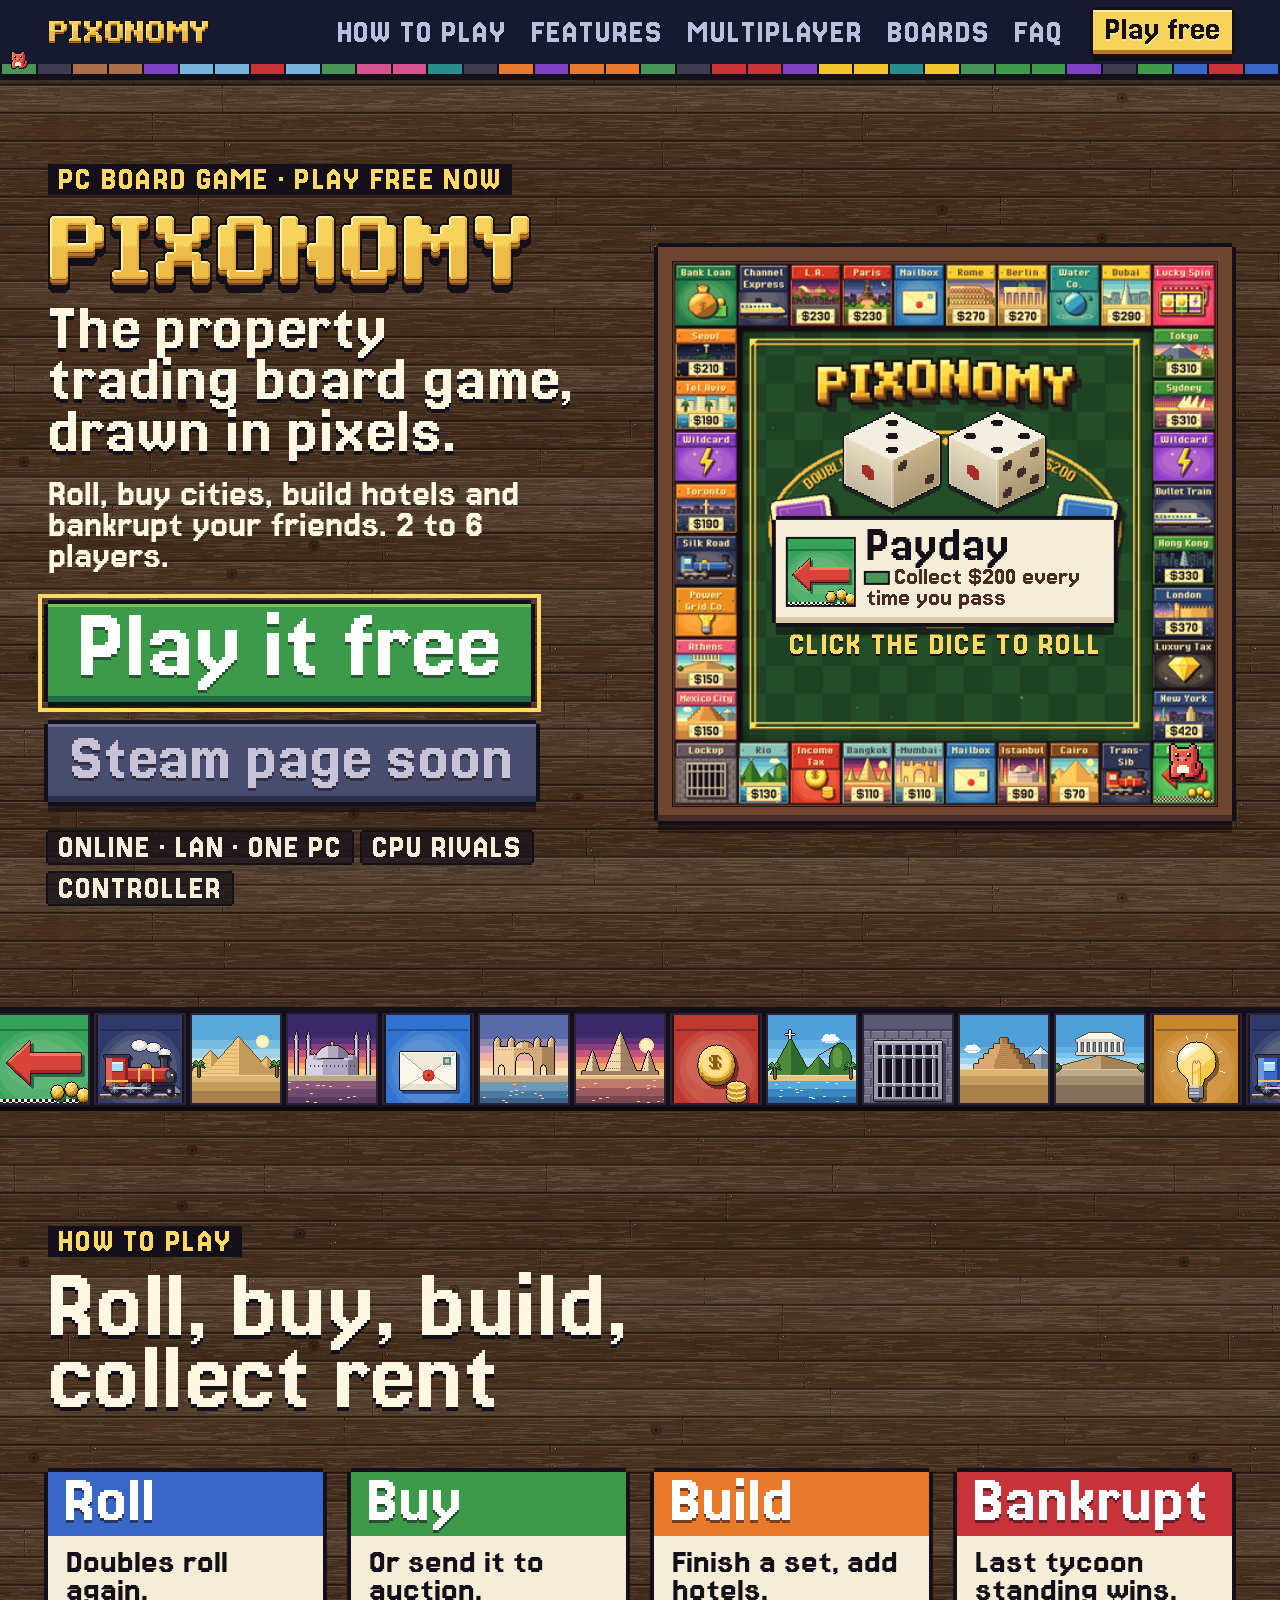
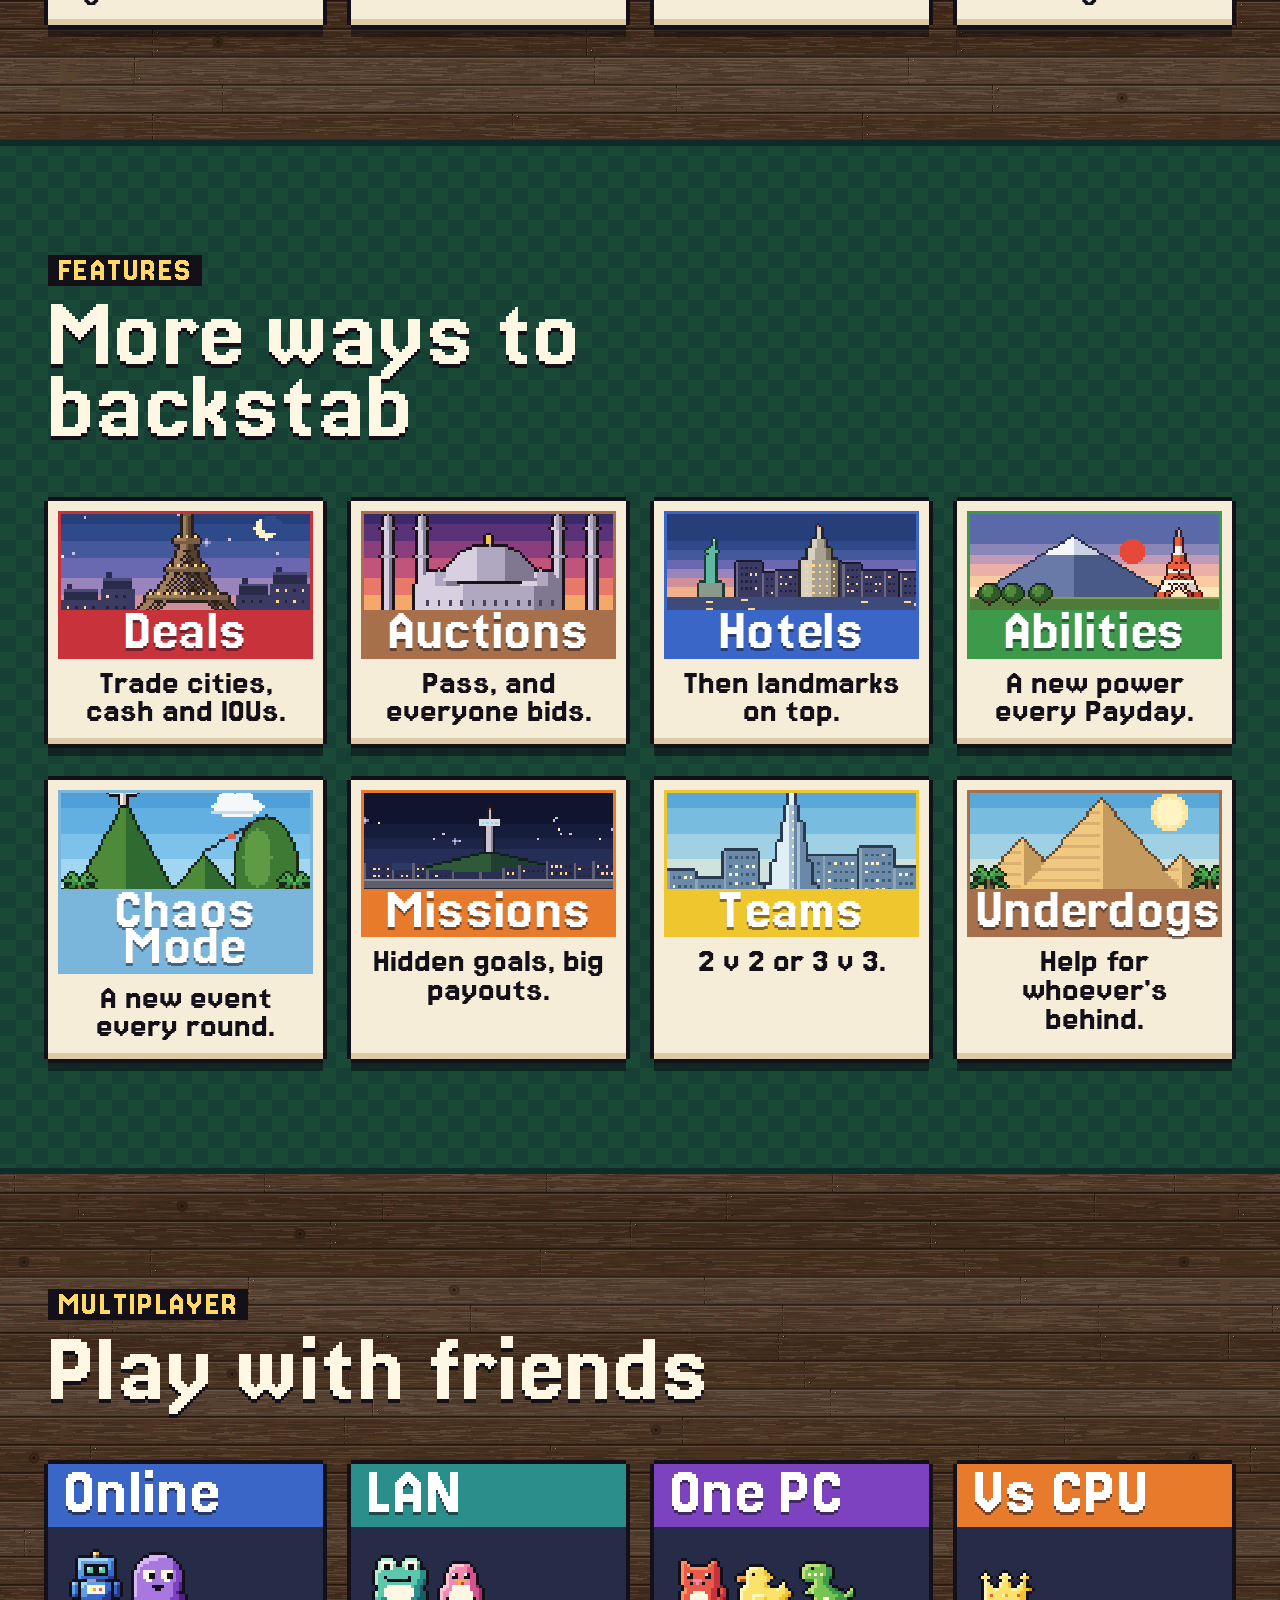
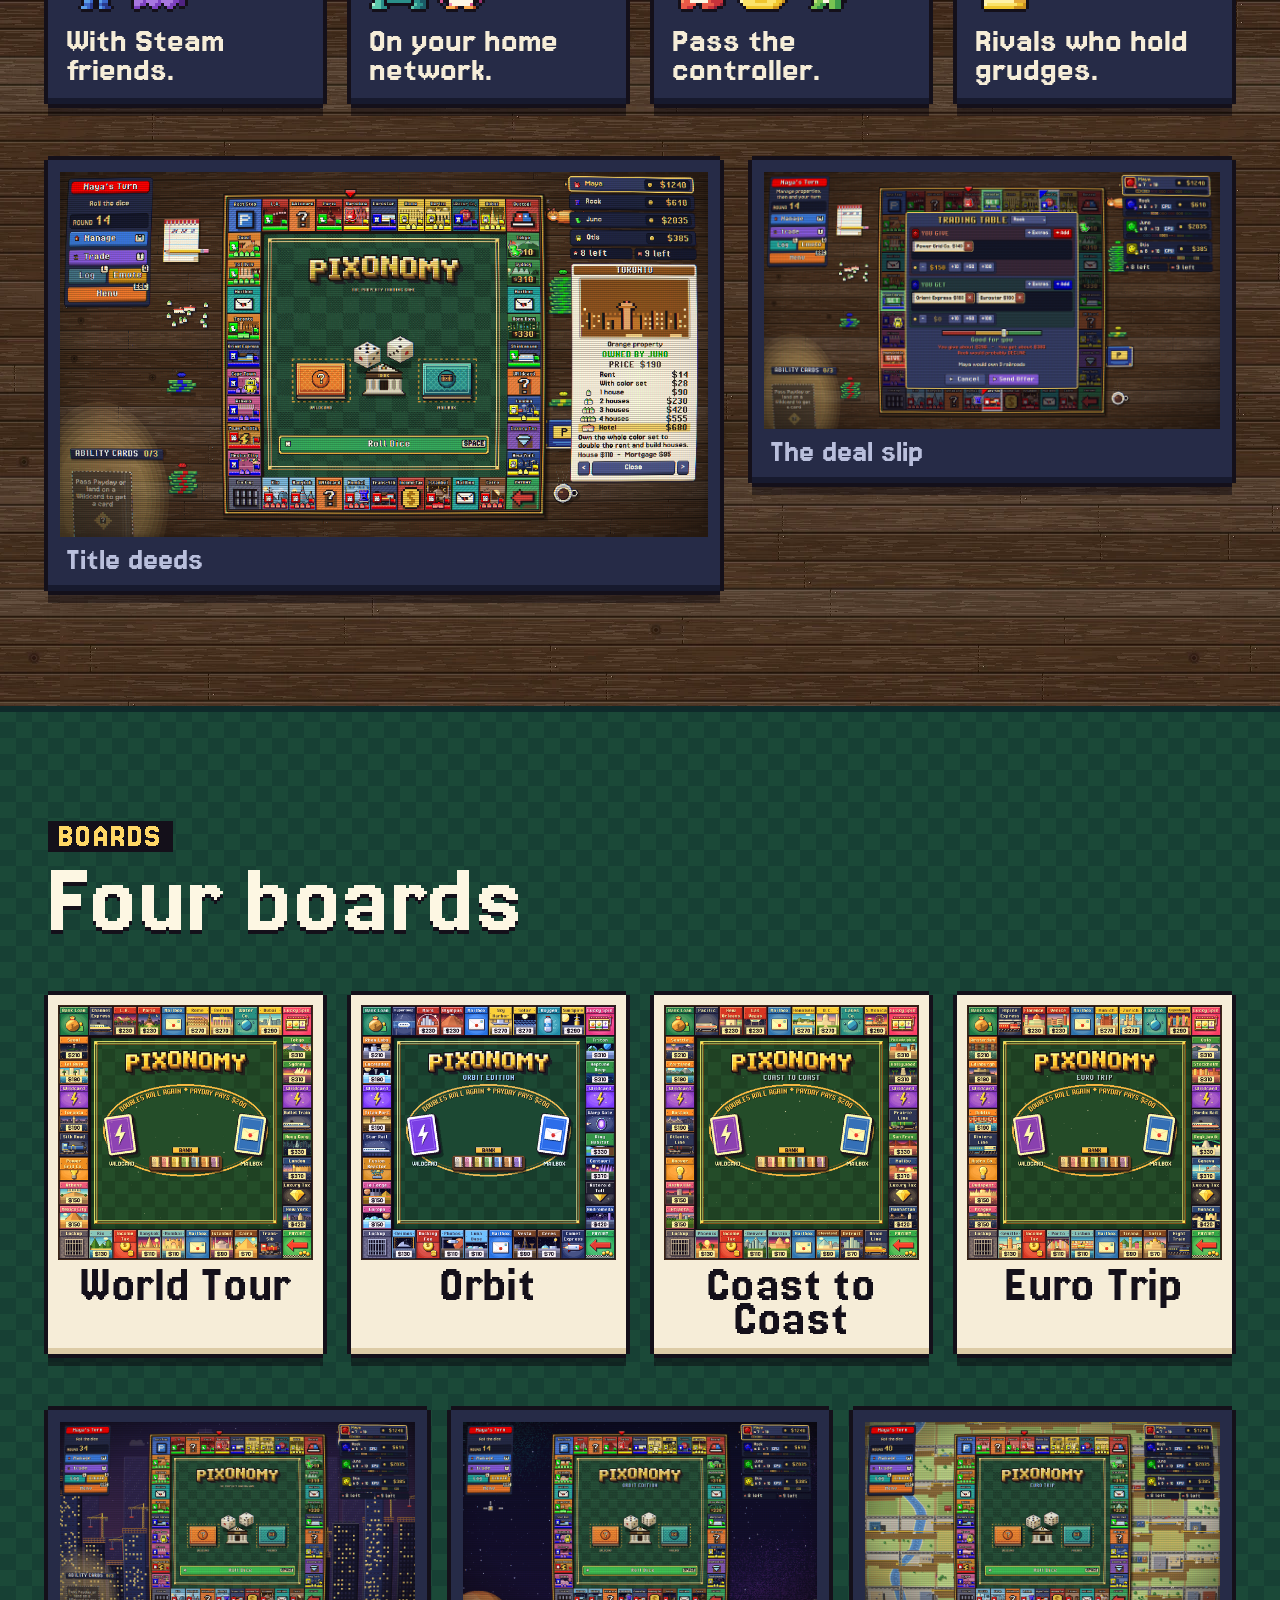
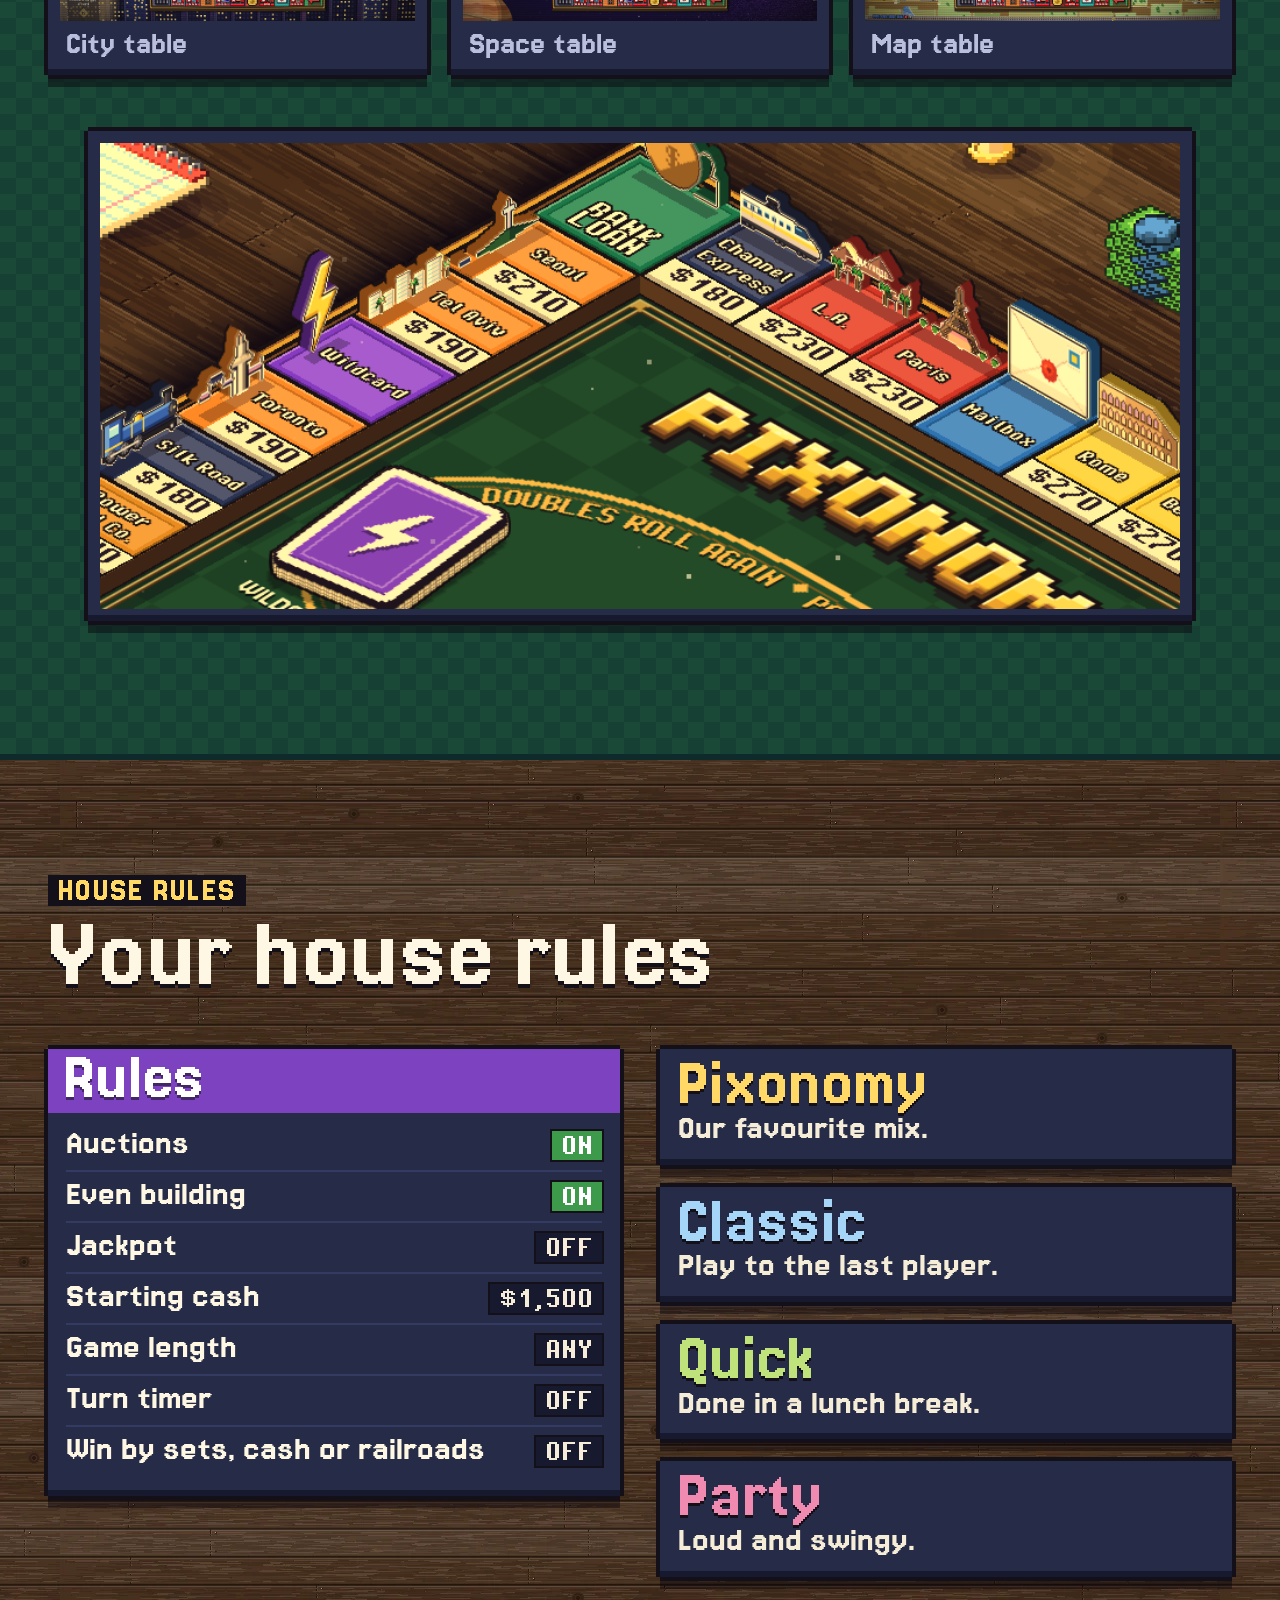
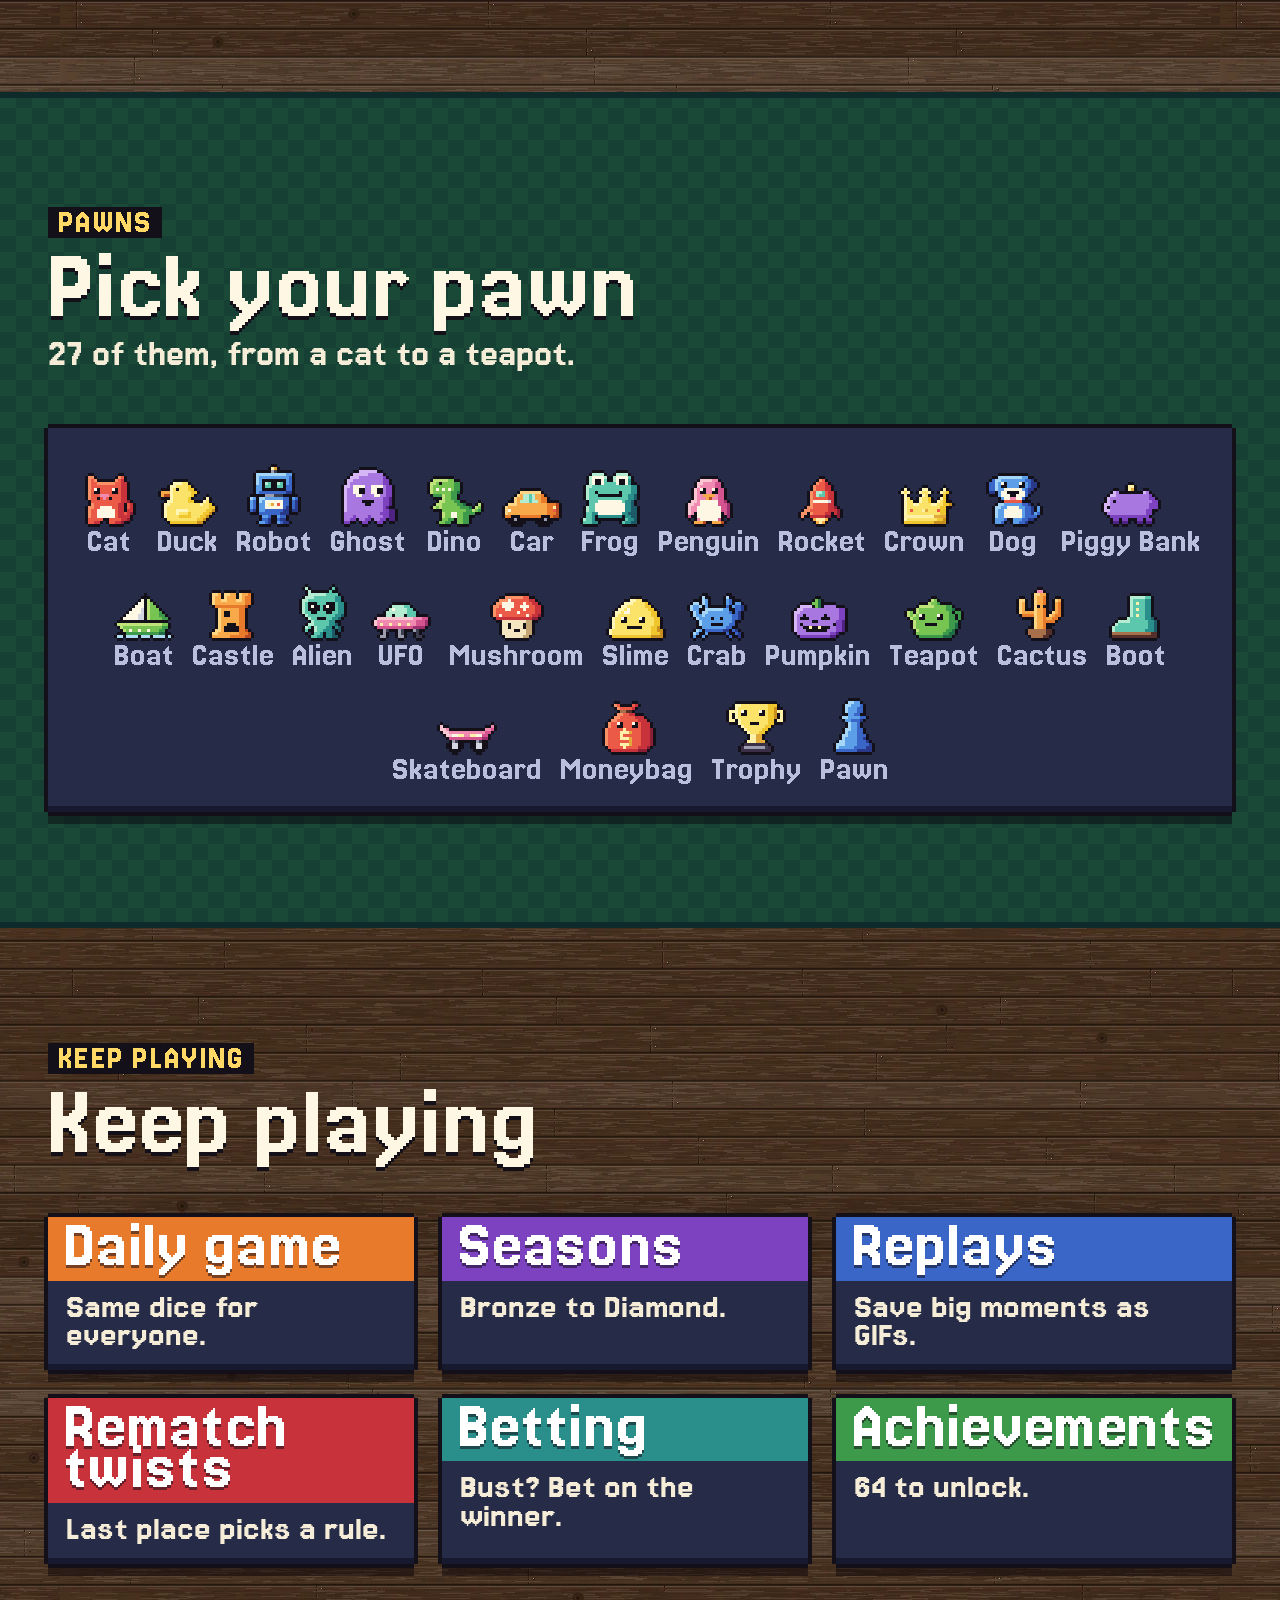
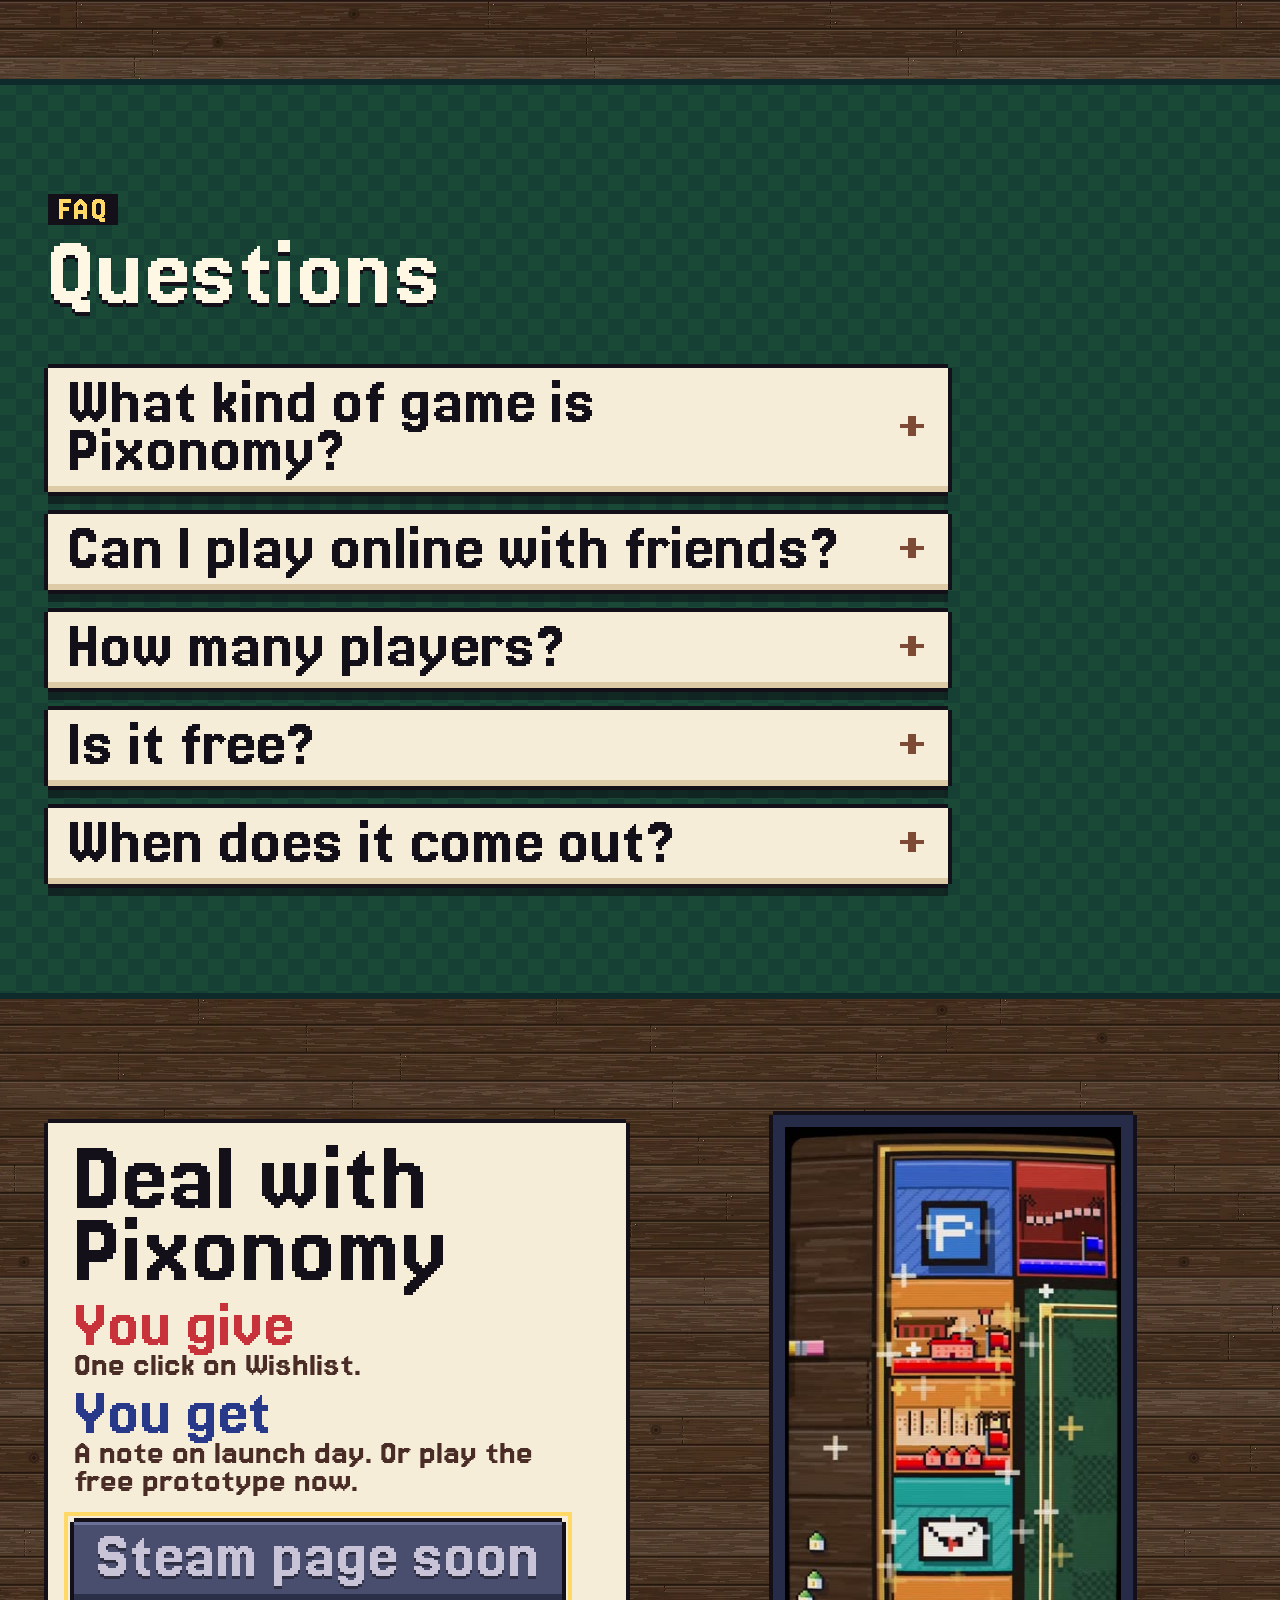
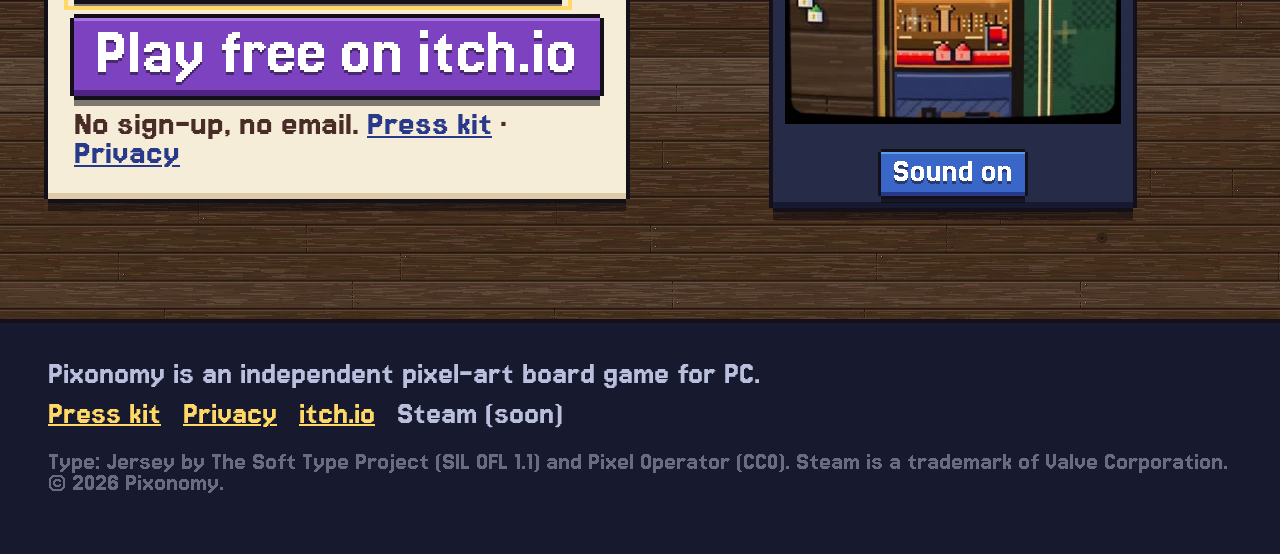
==== commit 2e9981c8: "Home page: much less text, and the layout fixes Section intros, deed bullet lists, the facts row and" ====
--- a/index.html
+++ b/index.html
@@ -33,7 +33,7 @@
 <link rel="stylesheet" href="/css/px.css" />
 <script type="application/ld+json">{"@context": "https://schema.org", "@type": "VideoGame", "@id": "https://pixopoly-website.vercel.app/#game", "name": "Pixonomy", "url": "https://pixopoly-website.vercel.app/", "description": "Pixonomy is a pixel-art property trading board game for 2 to 6 players on PC. Roll the dice, buy cities, build houses and hotels, collect rent, trade and bid at auction until one tycoon is left. Play online with Steam friends, over LAN, on one PC or against CPU rivals. The prototype is free on itch.io.", "image": "https://pixopoly-website.vercel.app/assets/px/og.png", "screenshot": ["https://pixopoly-website.vercel.app/assets/shots/board_table.webp", "https://pixopoly-website.vercel.app/assets/shots/deed.webp", "https://pixopoly-website.vercel.app/assets/shots/trade.webp", "https://pixopoly-website.vercel.app/assets/shots/board_city.webp", "https://pixopoly-website.vercel.app/assets/shots/board_space.webp", "https://pixopoly-website.vercel.app/assets/shots/board_map.webp", "https://pixopoly-website.vercel.app/assets/shots/manage.webp"], "trailer": {"@type": "VideoObject", "name": "Pixonomy teaser", "description": "Dice, pawns and houses on the Pixonomy board.", "contentUrl": "https://pixopoly-website.vercel.app/assets/video/reel.mp4", "thumbnailUrl": "https://pixopoly-website.vercel.app/assets/video/teaser_poster.jpg", "uploadDate": "2026-11-11"}, "offers": {"@type": "Offer", "price": "0", "priceCurrency": "USD", "url": "https://intebat.itch.io/pixonomy", "name": "Free prototype on itch.io", "availability": "https://schema.org/InStock"}, "genre": ["Board game", "Strategy", "Party", "Trading", "Economic simulation"], "keywords": "property trading board game, board game online with friends, dice board game, real estate board game, pixel art board game, local multiplayer board game, hot-seat board game, tycoon board game, family board game", "gamePlatform": ["PC", "Windows", "Steam"], "operatingSystem": "Windows", "applicationCategory": "Game", "playMode": ["SinglePlayer", "MultiPlayer"], "numberOfPlayers": {"@type": "QuantitativeValue", "minValue": 2, "maxValue": 6}, "inLanguage": "en", "sameAs": ["https://intebat.itch.io/pixonomy"]}</script>
 <script type="application/ld+json">{"@context": "https://schema.org", "@type": "WebSite", "@id": "https://pixopoly-website.vercel.app/#website", "name": "Pixonomy", "url": "https://pixopoly-website.vercel.app/"}</script>
-<script type="application/ld+json">{"@context": "https://schema.org", "@type": "FAQPage", "mainEntity": [{"@type": "Question", "name": "What kind of game is Pixonomy?", "acceptedAnswer": {"@type": "Answer", "text": "Pixonomy is a property trading board game in pixel art. You roll two dice, move round a board of 36 tiles, buy the cities you land on, complete colour sets, build houses and hotels, and collect rent from everyone who lands on your property. Trade, bid at auctions and bluff your way to the top: the last player with money wins."}}, {"@type": "Question", "name": "Can I play Pixonomy online with friends?", "acceptedAnswer": {"@type": "Answer", "text": "Yes. Invite your Steam friends to play online, host a game on your local network (LAN), or share one PC and pass the mouse or controller round. You can fill any empty seat with a CPU player."}}, {"@type": "Question", "name": "How many players can play?", "acceptedAnswer": {"@type": "Answer", "text": "2 to 6 players, in any mix of people and computer players."}}, {"@type": "Question", "name": "Can I play alone against the computer?", "acceptedAnswer": {"@type": "Answer", "text": "Yes. CPU rivals come in Easy, Normal and Hard, and they trade, bid at auctions and build just like people do. There's also a daily challenge with the same dice and cards for every player."}}, {"@type": "Question", "name": "If I know the classic property board game, will I know how to play?", "acceptedAnswer": {"@type": "Answer", "text": "Yes. Roll, buy, build, collect rent and bankrupt your rivals: the core loop is the one you know from the kitchen table. Pixonomy adds a deal slip with promises and IOUs, auctions, a Bank Loan corner, the Lucky Spin, ability cards, Chaos Mode, secret missions, teams and underdog rules, all of which you can switch on or off."}}, {"@type": "Question", "name": "How long does a game take?", "acceptedAnswer": {"@type": "Answer", "text": "You choose. Set a round limit and the richest player wins when the rounds run out, pick the Quick preset for a short game, or play the classic way until only one player is left."}}, {"@type": "Question", "name": "Does Pixonomy have house rules like auctions and a jackpot?", "acceptedAnswer": {"@type": "Answer", "text": "Yes. Auctions and even building are on by default. You can also set the starting cash, a round limit, a turn timer and a jackpot that pays out on the Lucky Spin, turn on teams, ability cards and Chaos Mode, or add extra ways to win by sets, cash or railroads."}}, {"@type": "Question", "name": "Can I play Pixonomy for free?", "acceptedAnswer": {"@type": "Answer", "text": "Yes. A free prototype is on itch.io right now, so you can roll the dice and buy your first city today. The full game is coming to Steam."}}, {"@type": "Question", "name": "Which platforms is Pixonomy on?", "acceptedAnswer": {"@type": "Answer", "text": "Pixonomy is coming to Steam for Windows PC. You can play with a mouse, a keyboard or a controller."}}, {"@type": "Question", "name": "When does Pixonomy come out?", "acceptedAnswer": {"@type": "Answer", "text": "Pixonomy is in development and has no release date yet. Wishlist it on Steam and Steam will tell you the day it comes out; until then, the free prototype is on itch.io."}}]}</script>
+<script type="application/ld+json">{"@context": "https://schema.org", "@type": "FAQPage", "mainEntity": [{"@type": "Question", "name": "What kind of game is Pixonomy?", "acceptedAnswer": {"@type": "Answer", "text": "A pixel-art property trading board game. Roll, buy cities, build hotels and collect rent until one player is left."}}, {"@type": "Question", "name": "Can I play online with friends?", "acceptedAnswer": {"@type": "Answer", "text": "Yes: online with Steam friends, over LAN, or on one PC. CPU players can fill any seat."}}, {"@type": "Question", "name": "How many players?", "acceptedAnswer": {"@type": "Answer", "text": "2 to 6, people or CPU."}}, {"@type": "Question", "name": "Is it free?", "acceptedAnswer": {"@type": "Answer", "text": "The prototype is free on itch.io now. The full game is coming to Steam."}}, {"@type": "Question", "name": "When does it come out?", "acceptedAnswer": {"@type": "Answer", "text": "No date yet. Wishlist it on Steam to hear on launch day."}}]}</script>
 </head>
 <body>
 <a class="skip" href="#main">Skip to content</a>
@@ -62,13 +62,13 @@
     <div>
       <span class="kicker">PC board game · play free now</span>
       <h1><img src="/assets/px/logo.png" width="483" height="73" alt="Pixonomy" /><span class="sub">The property trading board game, drawn in pixels.</span></h1>
-      <p class="lede">Roll the dice, buy cities, build houses and hotels, and squeeze rent out of your friends. Trade, bluff and bid your way to the top of a cosy pixel-art board game for 2 to 6 players.</p>
+      <p class="lede">Roll, buy cities, build hotels and bankrupt your friends. 2 to 6 players.</p>
       <div class="hero__cta">
         <a class="btn btn--big btn--main" data-link="itch" href="https://intebat.itch.io/pixonomy">Play it free</a>
         <a class="btn btn--blue" data-link="steam" href="#wishlist">Wishlist on Steam</a>
       </div>
       <ul class="chips" aria-label="At a glance">
-        <li>2–6 players</li><li>Online · LAN · one PC</li><li>CPU rivals</li><li>Windows PC</li><li>Controller</li>
+        <li>Online · LAN · one PC</li><li>CPU rivals</li><li>Controller</li>
       </ul>
     </div>
 
@@ -99,20 +99,13 @@
     <div class="sec__head rv">
       <span class="kicker">How to play</span>
       <h2 id="h-how">Roll, buy, build, collect rent</h2>
-      <p>If you've ever played a property trading game at the kitchen table, you already know how Pixonomy works. Go round the board, buy the cities you land on, finish a colour set, build on it, and charge everyone who lands there. The last player with money wins.</p>
     </div>
     <ol class="steps">
-      <li class="step slab paper rv" style="--i:0;--c:#3a66c8"><span class="band">Roll <small>01</small></span><p>Throw two dice and move. Doubles roll again; a third double in a row sends you to the Lockup.</p></li>
-      <li class="step slab paper rv" style="--i:1;--c:#3c9a4a"><span class="band">Buy <small>02</small></span><p>Land on a city nobody owns and buy it, or let it go to auction, where everyone can bid.</p></li>
-      <li class="step slab paper rv" style="--i:2;--c:#e87a2c"><span class="band">Build <small>03</small></span><p>Own a whole colour set, build houses evenly across it, then hotels. Rent climbs with every one.</p></li>
-      <li class="step slab paper rv" style="--i:3;--c:#c8323a"><span class="band">Bankrupt <small>04</small></span><p>Trade, mortgage and haggle to stay afloat while your rivals run out of cash. Last tycoon standing wins.</p></li>
+      <li class="step slab paper rv" style="--i:0;--c:#3a66c8"><span class="band">Roll</span><p>Doubles roll again.</p></li>
+      <li class="step slab paper rv" style="--i:1;--c:#3c9a4a"><span class="band">Buy</span><p>Or send it to auction.</p></li>
+      <li class="step slab paper rv" style="--i:2;--c:#e87a2c"><span class="band">Build</span><p>Finish a set, add hotels.</p></li>
+      <li class="step slab paper rv" style="--i:3;--c:#c8323a"><span class="band">Bankrupt</span><p>Last tycoon standing wins.</p></li>
     </ol>
-    <div class="facts">
-      <div class="fact slab rv" style="--i:0"><span class="num">36</span><span>tiles a board</span></div>
-      <div class="fact slab rv" style="--i:1"><span class="num">$1,500</span><span>starting cash</span></div>
-      <div class="fact slab rv" style="--i:2"><span class="num">$200</span><span>every Payday</span></div>
-      <div class="fact slab rv" style="--i:3"><span class="num">32 / 12</span><span>houses / hotels in the bank</span></div>
-    </div>
   </div>
 </section>
 
@@ -120,57 +113,40 @@
   <div class="wrap">
     <div class="sec__head rv">
       <span class="kicker">Features</span>
-      <h2 id="h-feat">The classic loop, with more ways to win (and to backstab)</h2>
-      <p>Everything you expect from a dice-and-deeds board game is here. On top of it, Pixonomy adds real deal-making and a stack of optional house rules that keep game night from playing out the same way twice.</p>
+      <h2 id="h-feat">More ways to backstab</h2>
     </div>
     <div class="deeds">
       <article class="deed slab paper rv" style="--i:0;--c:#c8323a">
-        <div class="deed__top"><div class="deed__art"><img src="/assets/px/city-paris.png" width="88" height="108" alt="Paris on its title deed: the Eiffel Tower at dusk" loading="lazy" /></div><h3 class="deed__title">Real deals</h3></div>
-        <p class="deed__kind">Trading</p>
-        <p>Put anything on the deal slip and haggle until someone signs.</p>
-        <ul><li>Cities, cash and Bail Passes</li><li>Promises: rent-free visits, IOUs, rent shares</li><li>Counter-offers, up to three rounds</li></ul>
+        <div class="deed__top"><div class="deed__art"><img src="/assets/px/city-paris.png" width="88" height="108" alt="Paris on its title deed: the Eiffel Tower at dusk" loading="lazy" /></div><h3 class="deed__title">Deals</h3></div>
+        <p>Trade cities, cash and IOUs.</p>
       </article>
       <article class="deed slab paper rv" style="--i:1;--c:#a8704a">
         <div class="deed__top"><div class="deed__art"><img src="/assets/px/city-istanbul.png" width="88" height="108" alt="Istanbul's title deed art: a mosque over the Bosphorus at sunset" loading="lazy" /></div><h3 class="deed__title">Auctions</h3></div>
-        <p class="deed__kind">Bidding</p>
-        <p>Pass on a city and the whole table bids for it. Bargains, bidding wars and bluffs.</p>
-        <ul><li>On by default</li><li>Everyone bids, even the player who passed</li><li>Your cash is your limit</li></ul>
+        <p>Pass, and everyone bids.</p>
       </article>
       <article class="deed slab paper rv" style="--i:2;--c:#3a66c8">
-        <div class="deed__top"><div class="deed__art"><img src="/assets/px/city-new-york-city.png" width="108" height="88" alt="New York City's deed art: the skyline across the river at night" loading="lazy" /></div><h3 class="deed__title">Houses, hotels</h3></div>
-        <p class="deed__kind">Building</p>
-        <p>Build up your sets and watch the rent climb. Landmarks go one step further.</p>
-        <ul><li>32 houses and 12 hotels for the whole table</li><li>Hoard houses and nobody else can build</li><li>Optional landmarks on top</li></ul>
+        <div class="deed__top"><div class="deed__art"><img src="/assets/px/city-new-york-city.png" width="108" height="88" alt="New York City's deed art: the skyline across the river at night" loading="lazy" /></div><h3 class="deed__title">Hotels</h3></div>
+        <p>Then landmarks on top.</p>
       </article>
       <article class="deed slab paper rv" style="--i:3;--c:#3c9a4a">
-        <div class="deed__top"><div class="deed__art"><img src="/assets/px/city-tokyo.png" width="108" height="88" alt="Tokyo's deed art: Mount Fuji and Tokyo Tower" loading="lazy" /></div><h3 class="deed__title">Ability cards</h3></div>
-        <p class="deed__kind">House rule</p>
-        <p>Every Payday, take one of two ability cards or $100 instead.</p>
-        <ul><li>12 cards, Common to Epic</li><li>Hold up to three</li><li>Play them before or after you roll</li></ul>
+        <div class="deed__top"><div class="deed__art"><img src="/assets/px/city-tokyo.png" width="108" height="88" alt="Tokyo's deed art: Mount Fuji and Tokyo Tower" loading="lazy" /></div><h3 class="deed__title">Abilities</h3></div>
+        <p>A new power every Payday.</p>
       </article>
       <article class="deed slab paper rv" style="--i:4;--c:#7ab6dc">
         <div class="deed__top"><div class="deed__art"><img src="/assets/px/city-rio-de-janeiro.png" width="88" height="108" alt="Rio de Janeiro's deed art: green hills and the beach" loading="lazy" /></div><h3 class="deed__title">Chaos Mode</h3></div>
-        <p class="deed__kind">House rule</p>
-        <p>Every round opens with an event that shakes up the whole table.</p>
-        <ul><li>Market Crash: rent halved</li><li>Property Boom: rent up 50%</li><li>Tax Holiday, and seven more</li></ul>
+        <p>A new event every round.</p>
       </article>
       <article class="deed slab paper rv" style="--i:5;--c:#e87a2c">
-        <div class="deed__top"><div class="deed__art"><img src="/assets/px/city-seoul.png" width="108" height="88" alt="Seoul's deed art: the city under the mountains" loading="lazy" /></div><h3 class="deed__title">Secret missions</h3></div>
-        <p class="deed__kind">House rule</p>
-        <p>A hidden goal only you can see. Finish it for a payout, then get the next.</p>
-        <ul><li>Up to three a game</li><li>Kept secret online too</li><li>A reason to make that odd trade</li></ul>
+        <div class="deed__top"><div class="deed__art"><img src="/assets/px/city-seoul.png" width="108" height="88" alt="Seoul's deed art: the city under the mountains" loading="lazy" /></div><h3 class="deed__title">Missions</h3></div>
+        <p>Hidden goals, big payouts.</p>
       </article>
       <article class="deed slab paper rv" style="--i:6;--c:#f0c62e">
         <div class="deed__top"><div class="deed__art"><img src="/assets/px/city-dubai.png" width="88" height="108" alt="Dubai's deed art: towers over the desert" loading="lazy" /></div><h3 class="deed__title">Teams</h3></div>
-        <p class="deed__kind">House rule</p>
-        <p>Play 2 v 2 or 3 v 3. Teammates share colour sets for rent and building.</p>
-        <ul><li>Split a set with your partner</li><li>Turns alternate between teams</li><li>Great with four or six</li></ul>
+        <p>2 v 2 or 3 v 3.</p>
       </article>
       <article class="deed slab paper rv" style="--i:7;--c:#a8704a">
-        <div class="deed__top"><div class="deed__art"><img src="/assets/px/city-cairo.png" width="88" height="108" alt="Cairo's deed art: the pyramids in the sun" loading="lazy" /></div><h3 class="deed__title">Underdog rules</h3></div>
-        <p class="deed__kind">House rule</p>
-        <p>Comebacks happen. Rules that help whoever's behind, so nobody gets bored and quits.</p>
-        <ul><li>A bounty on the leader's rent</li><li>Double or nothing on big rent</li><li>Catch-up cards for last place</li></ul>
+        <div class="deed__top"><div class="deed__art"><img src="/assets/px/city-cairo.png" width="88" height="108" alt="Cairo's deed art: the pyramids in the sun" loading="lazy" /></div><h3 class="deed__title">Underdogs</h3></div>
+        <p>Help for whoever's behind.</p>
       </article>
     </div>
   </div>
@@ -180,18 +156,17 @@
   <div class="wrap">
     <div class="sec__head rv">
       <span class="kicker">Multiplayer</span>
-      <h2 id="h-multi">Play with friends online, on your LAN or on one PC</h2>
-      <p>Pixonomy is built for board game night, wherever your friends are. Mix people and computer players in any seat, from 2 to 6 players.</p>
+      <h2 id="h-multi">Play with friends</h2>
     </div>
     <div class="modes">
-      <div class="mode slab rv" style="--i:0;--c:#3a66c8"><h3 class="band">Online</h3><div class="pawns"><span class="pawn idle" style="--r:2"></span><span class="pawn idle" style="--r:3"></span></div><p>Invite your Steam friends and play together from anywhere.</p></div>
-      <div class="mode slab rv" style="--i:1;--c:#2a8f8a"><h3 class="band">LAN</h3><div class="pawns"><span class="pawn idle" style="--r:6"></span><span class="pawn idle" style="--r:7"></span></div><p>Host a game on your home network. Everyone plays on their own PC.</p></div>
-      <div class="mode slab rv" style="--i:2;--c:#7c42c0"><h3 class="band">One PC</h3><div class="pawns"><span class="pawn idle" style="--r:0"></span><span class="pawn idle" style="--r:1"></span><span class="pawn idle" style="--r:4"></span></div><p>Pass the mouse or the controller round the couch. Hot-seat, like a real board.</p></div>
-      <div class="mode slab rv" style="--i:3;--c:#e87a2c"><h3 class="band">Vs CPU</h3><div class="pawns"><span class="pawn idle" style="--r:9"></span></div><p>Easy, Normal or Hard computer rivals who trade, bid and hold grudges.</p></div>
+      <div class="mode slab rv" style="--i:0;--c:#3a66c8"><h3 class="band">Online</h3><div class="pawns"><span class="pawn idle" style="--r:2"></span><span class="pawn idle" style="--r:3"></span></div><p>With Steam friends.</p></div>
+      <div class="mode slab rv" style="--i:1;--c:#2a8f8a"><h3 class="band">LAN</h3><div class="pawns"><span class="pawn idle" style="--r:6"></span><span class="pawn idle" style="--r:7"></span></div><p>On your home network.</p></div>
+      <div class="mode slab rv" style="--i:2;--c:#7c42c0"><h3 class="band">One PC</h3><div class="pawns"><span class="pawn idle" style="--r:0"></span><span class="pawn idle" style="--r:1"></span><span class="pawn idle" style="--r:4"></span></div><p>Pass the controller.</p></div>
+      <div class="mode slab rv" style="--i:3;--c:#e87a2c"><h3 class="band">Vs CPU</h3><div class="pawns"><span class="pawn idle" style="--r:9"></span></div><p>Rivals who hold grudges.</p></div>
     </div>
     <div class="shots2">
-      <figure class="shot slab rv"><a href="/assets/shots/deed.webp"><img src="/assets/shots/deed_s.webp" width="960" height="540" loading="lazy" alt="A Pixonomy game in progress: the Toronto title deed is open, showing its rent with houses and a hotel, while four players' cash sits on the right" /></a><figcaption>Every deed shows its rent, from an empty lot to a hotel.</figcaption></figure>
-      <figure class="shot slab rv" style="--i:1"><a href="/assets/shots/trade.webp"><img src="/assets/shots/trade_s.webp" width="960" height="540" loading="lazy" alt="The Pixonomy deal slip: what you give, what you get, cash, deeds and promises, signed at the bottom" /></a><figcaption>The deal slip: deeds, cash and promises, then sign.</figcaption></figure>
+      <figure class="shot slab rv"><a href="/assets/shots/deed.webp"><img src="/assets/shots/deed_s.webp" width="960" height="540" loading="lazy" alt="A Pixonomy game in progress: the Toronto title deed is open, showing its rent with houses and a hotel, while four players' cash sits on the right" /></a><figcaption>Title deeds</figcaption></figure>
+      <figure class="shot slab rv" style="--i:1"><a href="/assets/shots/trade.webp"><img src="/assets/shots/trade_s.webp" width="960" height="540" loading="lazy" alt="The Pixonomy deal slip: what you give, what you get, cash, deeds and promises, signed at the bottom" /></a><figcaption>The deal slip</figcaption></figure>
     </div>
   </div>
 </section>
@@ -200,19 +175,18 @@
   <div class="wrap">
     <div class="sec__head rv">
       <span class="kicker">Boards</span>
-      <h2 id="h-boards">Four boards, one table</h2>
-      <p>Every board shares the same layout, prices and rules, so you can switch any time. Only the cities, the art and the board events change.</p>
+      <h2 id="h-boards">Four boards</h2>
     </div>
     <div class="maps">
-      <figure class="map slab paper rv" style="--i:0"><img src="/assets/px/board-classic.png" width="464" height="464" loading="lazy" alt="The World Tour board, from Cairo and Istanbul to London and New York City" /><figcaption><h3>World Tour</h3><p>Cairo to New York City, by way of Paris, Tokyo and Rio.</p></figcaption></figure>
-      <figure class="map slab paper rv" style="--i:1"><img src="/assets/px/board-orbit.png" width="464" height="464" loading="lazy" alt="The Orbit board: a space edition with Mars, Europa, Titan Port and Andromeda" /><figcaption><h3>Orbit</h3><p>A space edition: Ceres Outpost, Mars, Europa and Andromeda.</p></figcaption></figure>
-      <figure class="map slab paper rv" style="--i:2"><img src="/assets/px/board-states.png" width="464" height="464" loading="lazy" alt="The Coast to Coast board with American cities" /><figcaption><h3>Coast to Coast</h3><p>American cities, from the cheap seats to Manhattan.</p></figcaption></figure>
-      <figure class="map slab paper rv" style="--i:3"><img src="/assets/px/board-euro.png" width="464" height="464" loading="lazy" alt="The Euro Trip board with European cities" /><figcaption><h3>Euro Trip</h3><p>Europe's capitals and seaside towns, rail lines and all.</p></figcaption></figure>
+      <figure class="map slab paper rv" style="--i:0"><img src="/assets/px/board-classic.png" width="464" height="464" loading="lazy" alt="The World Tour board, from Cairo and Istanbul to London and New York City" /><figcaption><h3>World Tour</h3></figcaption></figure>
+      <figure class="map slab paper rv" style="--i:1"><img src="/assets/px/board-orbit.png" width="464" height="464" loading="lazy" alt="The Orbit board: a space edition with Mars, Europa, Titan Port and Andromeda" /><figcaption><h3>Orbit</h3></figcaption></figure>
+      <figure class="map slab paper rv" style="--i:2"><img src="/assets/px/board-states.png" width="464" height="464" loading="lazy" alt="The Coast to Coast board with American cities" /><figcaption><h3>Coast to Coast</h3></figcaption></figure>
+      <figure class="map slab paper rv" style="--i:3"><img src="/assets/px/board-euro.png" width="464" height="464" loading="lazy" alt="The Euro Trip board with European cities" /><figcaption><h3>Euro Trip</h3></figcaption></figure>
     </div>
     <div class="shots3">
-      <figure class="shot slab rv" style="--i:0"><a href="/assets/shots/board_city.webp"><img src="/assets/shots/board_city_s.webp" width="960" height="540" loading="lazy" alt="The World Tour board on a city table at night, with skyscrapers and cranes behind it" /></a><figcaption>World Tour, on the city table</figcaption></figure>
-      <figure class="shot slab rv" style="--i:1"><a href="/assets/shots/board_space.webp"><img src="/assets/shots/board_space_s.webp" width="960" height="540" loading="lazy" alt="The Orbit edition board floating in space next to a ringed planet" /></a><figcaption>Orbit, out in space</figcaption></figure>
-      <figure class="shot slab rv" style="--i:2"><a href="/assets/shots/board_map.webp"><img src="/assets/shots/board_map_s.webp" width="960" height="540" loading="lazy" alt="The Euro Trip board laid over a pixel-art street map" /></a><figcaption>Euro Trip, on the map table</figcaption></figure>
+      <figure class="shot slab rv" style="--i:0"><a href="/assets/shots/board_city.webp"><img src="/assets/shots/board_city_s.webp" width="960" height="540" loading="lazy" alt="The World Tour board on a city table at night, with skyscrapers and cranes behind it" /></a><figcaption>City table</figcaption></figure>
+      <figure class="shot slab rv" style="--i:1"><a href="/assets/shots/board_space.webp"><img src="/assets/shots/board_space_s.webp" width="960" height="540" loading="lazy" alt="The Orbit edition board floating in space next to a ringed planet" /></a><figcaption>Space table</figcaption></figure>
+      <figure class="shot slab rv" style="--i:2"><a href="/assets/shots/board_map.webp"><img src="/assets/shots/board_map_s.webp" width="960" height="540" loading="lazy" alt="The Euro Trip board laid over a pixel-art street map" /></a><figcaption>Map table</figcaption></figure>
     </div>
     <figure class="tilt slab rv"><img src="/assets/px/board-classic-tilt.png" width="928" height="400" loading="lazy" alt="The tilted board view: the World Tour board seen at an angle, with buildings standing up from the city tiles" /><figcaption class="sr">The tilted board view</figcaption></figure>
   </div>
@@ -222,27 +196,26 @@
   <div class="wrap">
     <div class="sec__head rv">
       <span class="kicker">House rules</span>
-      <h2 id="h-rules">Your table, your house rules</h2>
-      <p>Every family plays it differently. Pick a preset or flip the switches yourself before the game starts.</p>
+      <h2 id="h-rules">Your house rules</h2>
     </div>
     <div class="rules">
       <div class="rulebox slab rv">
         <h3 class="band">Rules</h3>
         <ul>
-          <li>Auctions<small>An unbought city goes to the table</small><em class="on">ON</em></li>
-          <li>Even building<small>Spread houses across a set</small><em class="on">ON</em></li>
-          <li>Jackpot<small>Taxes and bail pile up for the Lucky Spin</small><em>OFF</em></li>
-          <li>Starting cash<small>Everyone's opening money</small><em>$1,500</em></li>
-          <li>Game length<small>A round limit: then the richest wins</small><em>ANY</em></li>
-          <li>Turn timer<small>30, 60 or 90 seconds a decision</small><em>OFF</em></li>
-          <li>Win by sets, cash or railroads<small>Extra ways to end it early</small><em>OFF</em></li>
+          <li>Auctions<em class="on">ON</em></li>
+          <li>Even building<em class="on">ON</em></li>
+          <li>Jackpot<em>OFF</em></li>
+          <li>Starting cash<em>$1,500</em></li>
+          <li>Game length<em>ANY</em></li>
+          <li>Turn timer<em>OFF</em></li>
+          <li>Win by sets, cash or railroads<em>OFF</em></li>
         </ul>
       </div>
       <div class="presets">
-        <div class="preset slab rv" style="--i:1;--c:#ffd866"><h3>Pixonomy</h3><p>The way we like it: a round limit, rising rent, ability cards and Chaos Mode. Later seats start a little richer to make up for going last.</p></div>
-        <div class="preset slab rv" style="--i:2;--c:#a5d6f7"><h3>Classic</h3><p>Every rule at its default. Play until one player is left.</p></div>
-        <div class="preset slab rv" style="--i:3;--c:#bfe37a"><h3>Quick</h3><p>A shorter game for a lunch break or a weeknight.</p></div>
-        <div class="preset slab rv" style="--i:4;--c:#f08ab0"><h3>Party</h3><p>Loud, swingy and full of surprises. Best with a full table.</p></div>
+        <div class="preset slab rv" style="--i:1;--c:#ffd866"><h3>Pixonomy</h3><p>Our favourite mix.</p></div>
+        <div class="preset slab rv" style="--i:2;--c:#a5d6f7"><h3>Classic</h3><p>Play to the last player.</p></div>
+        <div class="preset slab rv" style="--i:3;--c:#bfe37a"><h3>Quick</h3><p>Done in a lunch break.</p></div>
+        <div class="preset slab rv" style="--i:4;--c:#f08ab0"><h3>Party</h3><p>Loud and swingy.</p></div>
       </div>
     </div>
   </div>
@@ -253,7 +226,7 @@
     <div class="sec__head rv">
       <span class="kicker">Pawns</span>
       <h2 id="h-pawns">Pick your pawn</h2>
-      <p>27 hand-drawn pieces in your colour, from a cat to a teapot. They breathe, blink, lean and hop round the board.</p>
+      <p>27 of them, from a cat to a teapot.</p>
     </div>
     <div class="parade slab rv"><button type="button"><span class="pawn idle" style="--r:0"></span>Cat</button><button type="button"><span class="pawn idle" style="--r:1"></span>Duck</button><button type="button"><span class="pawn idle" style="--r:2"></span>Robot</button><button type="button"><span class="pawn idle" style="--r:3"></span>Ghost</button><button type="button"><span class="pawn idle" style="--r:4"></span>Dino</button><button type="button"><span class="pawn idle" style="--r:5"></span>Car</button><button type="button"><span class="pawn idle" style="--r:6"></span>Frog</button><button type="button"><span class="pawn idle" style="--r:7"></span>Penguin</button><button type="button"><span class="pawn idle" style="--r:8"></span>Rocket</button><button type="button"><span class="pawn idle" style="--r:9"></span>Crown</button><button type="button"><span class="pawn idle" style="--r:10"></span>Dog</button><button type="button"><span class="pawn idle" style="--r:11"></span>Piggy Bank</button><button type="button"><span class="pawn idle" style="--r:12"></span>Boat</button><button type="button"><span class="pawn idle" style="--r:13"></span>Castle</button><button type="button"><span class="pawn idle" style="--r:14"></span>Alien</button><button type="button"><span class="pawn idle" style="--r:15"></span>UFO</button><button type="button"><span class="pawn idle" style="--r:16"></span>Mushroom</button><button type="button"><span class="pawn idle" style="--r:17"></span>Slime</button><button type="button"><span class="pawn idle" style="--r:18"></span>Crab</button><button type="button"><span class="pawn idle" style="--r:19"></span>Pumpkin</button><button type="button"><span class="pawn idle" style="--r:20"></span>Teapot</button><button type="button"><span class="pawn idle" style="--r:21"></span>Cactus</button><button type="button"><span class="pawn idle" style="--r:22"></span>Boot</button><button type="button"><span class="pawn idle" style="--r:23"></span>Skateboard</button><button type="button"><span class="pawn idle" style="--r:24"></span>Moneybag</button><button type="button"><span class="pawn idle" style="--r:25"></span>Trophy</button><button type="button"><span class="pawn idle" style="--r:26"></span>Pawn</button></div>
   </div>
@@ -263,15 +236,15 @@
   <div class="wrap">
     <div class="sec__head rv">
       <span class="kicker">Keep playing</span>
-      <h2 id="h-more">A reason to come back tomorrow</h2>
+      <h2 id="h-more">Keep playing</h2>
     </div>
     <div class="more">
-      <div class="slab rv" style="--i:0;--c:#e87a2c"><h3 class="band">Daily challenge</h3><p>One game a day, the same dice and cards for everyone. Beat your Steam friends' scores.</p></div>
-      <div class="slab rv" style="--i:1;--c:#7c42c0"><h3 class="band">Seasons</h3><p>A new season every month: climb from Bronze to Diamond for cloths, dice and tables.</p></div>
-      <div class="slab rv" style="--i:2;--c:#3a66c8"><h3 class="band">Replays</h3><p>Every game is saved turn by turn. Jump to the big moments and save them as a GIF.</p></div>
-      <div class="slab rv" style="--i:3;--c:#c8323a"><h3 class="band">Rematch twists</h3><p>Whoever came last picks a rule change for the rematch. Revenge, with a twist.</p></div>
-      <div class="slab rv" style="--i:4;--c:#2a8f8a"><h3 class="band">Betting</h3><p>Bankrupt? Bet your chips on who'll win, and keep heckling from the sidelines.</p></div>
-      <div class="slab rv" style="--i:5;--c:#3c9a4a"><h3 class="band">64 achievements</h3><p>From Heartbreak Hotel to Highway Robbery, plus levels and XP to earn.</p></div>
+      <div class="slab rv" style="--i:0;--c:#e87a2c"><h3 class="band">Daily game</h3><p>Same dice for everyone.</p></div>
+      <div class="slab rv" style="--i:1;--c:#7c42c0"><h3 class="band">Seasons</h3><p>Bronze to Diamond.</p></div>
+      <div class="slab rv" style="--i:2;--c:#3a66c8"><h3 class="band">Replays</h3><p>Save big moments as GIFs.</p></div>
+      <div class="slab rv" style="--i:3;--c:#c8323a"><h3 class="band">Rematch twists</h3><p>Last place picks a rule.</p></div>
+      <div class="slab rv" style="--i:4;--c:#2a8f8a"><h3 class="band">Betting</h3><p>Bust? Bet on the winner.</p></div>
+      <div class="slab rv" style="--i:5;--c:#3c9a4a"><h3 class="band">Achievements</h3><p>64 to unlock.</p></div>
     </div>
   </div>
 </section>
@@ -282,7 +255,7 @@
       <span class="kicker">FAQ</span>
       <h2 id="h-faq">Questions</h2>
     </div>
-    <div class="faq"><details class="slab paper"><summary>What kind of game is Pixonomy?</summary><div class="a"><p>Pixonomy is a property trading board game in pixel art. You roll two dice, move round a board of 36 tiles, buy the cities you land on, complete colour sets, build houses and hotels, and collect rent from everyone who lands on your property. Trade, bid at auctions and bluff your way to the top: the last player with money wins.</p></div></details><details class="slab paper"><summary>Can I play Pixonomy online with friends?</summary><div class="a"><p>Yes. Invite your Steam friends to play online, host a game on your local network (LAN), or share one PC and pass the mouse or controller round. You can fill any empty seat with a CPU player.</p></div></details><details class="slab paper"><summary>How many players can play?</summary><div class="a"><p>2 to 6 players, in any mix of people and computer players.</p></div></details><details class="slab paper"><summary>Can I play alone against the computer?</summary><div class="a"><p>Yes. CPU rivals come in Easy, Normal and Hard, and they trade, bid at auctions and build just like people do. There&#x27;s also a daily challenge with the same dice and cards for every player.</p></div></details><details class="slab paper"><summary>If I know the classic property board game, will I know how to play?</summary><div class="a"><p>Yes. Roll, buy, build, collect rent and bankrupt your rivals: the core loop is the one you know from the kitchen table. Pixonomy adds a deal slip with promises and IOUs, auctions, a Bank Loan corner, the Lucky Spin, ability cards, Chaos Mode, secret missions, teams and underdog rules, all of which you can switch on or off.</p></div></details><details class="slab paper"><summary>How long does a game take?</summary><div class="a"><p>You choose. Set a round limit and the richest player wins when the rounds run out, pick the Quick preset for a short game, or play the classic way until only one player is left.</p></div></details><details class="slab paper"><summary>Does Pixonomy have house rules like auctions and a jackpot?</summary><div class="a"><p>Yes. Auctions and even building are on by default. You can also set the starting cash, a round limit, a turn timer and a jackpot that pays out on the Lucky Spin, turn on teams, ability cards and Chaos Mode, or add extra ways to win by sets, cash or railroads.</p></div></details><details class="slab paper"><summary>Can I play Pixonomy for free?</summary><div class="a"><p>Yes. A free prototype is on itch.io right now, so you can roll the dice and buy your first city today. The full game is coming to Steam.</p></div></details><details class="slab paper"><summary>Which platforms is Pixonomy on?</summary><div class="a"><p>Pixonomy is coming to Steam for Windows PC. You can play with a mouse, a keyboard or a controller.</p></div></details><details class="slab paper"><summary>When does Pixonomy come out?</summary><div class="a"><p>Pixonomy is in development and has no release date yet. Wishlist it on Steam and Steam will tell you the day it comes out; until then, the free prototype is on itch.io.</p></div></details></div>
+    <div class="faq"><details class="slab paper"><summary>What kind of game is Pixonomy?</summary><div class="a"><p>A pixel-art property trading board game. Roll, buy cities, build hotels and collect rent until one player is left.</p></div></details><details class="slab paper"><summary>Can I play online with friends?</summary><div class="a"><p>Yes: online with Steam friends, over LAN, or on one PC. CPU players can fill any seat.</p></div></details><details class="slab paper"><summary>How many players?</summary><div class="a"><p>2 to 6, people or CPU.</p></div></details><details class="slab paper"><summary>Is it free?</summary><div class="a"><p>The prototype is free on itch.io now. The full game is coming to Steam.</p></div></details><details class="slab paper"><summary>When does it come out?</summary><div class="a"><p>No date yet. Wishlist it on Steam to hear on launch day.</p></div></details></div>
   </div>
 </section>
 
@@ -293,7 +266,7 @@
       <p class="give">You give</p>
       <p>One click on Wishlist.</p>
       <p class="get">You get</p>
-      <p>A note from Steam the day Pixonomy comes out. Can't wait? The prototype is free on itch.io right now.</p>
+      <p>A note on launch day. Or play the free prototype now.</p>
       <div class="sign">
         <a class="btn btn--main" data-link="steam" href="#wishlist">Wishlist on Steam</a>
         <a class="btn btn--purple" data-link="itch" href="https://intebat.itch.io/pixonomy">Play free on itch.io</a>
--- a/css/px.css
+++ b/css/px.css
@@ -146,8 +146,8 @@
 .die { width: 99px; height: 99px; background: url("/assets/px/dice.png") no-repeat; background-size: calc(1188px * 1.5) 99px; background-position: calc(var(--d, 12) * -99px) 0; image-rendering: pixelated; filter: drop-shadow(0 4px 0 rgba(20, 16, 26, .55)); }
 .landed { width: 100%; display: grid; grid-template-columns: 66px 1fr; gap: 0 12px; padding: 10px 12px 14px; align-items: center; min-height: 92px; }
 .landed__art { width: 66px; height: 66px; background: url("/assets/px/tiles.png") no-repeat; background-size: calc(3168px * .75) 66px; background-position: calc(var(--t, 3) * -66px) 0; image-rendering: pixelated; box-shadow: 0 0 0 2px var(--ink); }
-.landed b { display: block; font: 32px/1.5 "PxHead"; }
-.landed span { display: block; font-size: 16px; line-height: 1.3; color: #4a2c26; }
+.landed b { display: block; font: 24px/1.4 "PxHead"; margin-bottom: 2px; }
+.landed span { display: block; margin-top: 4px; font-size: 16px; line-height: 1.3; color: #4a2c26; }
 .landed .tag { display: inline-block; height: 10px; width: 22px; margin-right: 6px; background: var(--c); box-shadow: 0 0 0 2px var(--ink); vertical-align: 1px; }
 .roll-hint { font: 16px/1.5 "PxHead"; letter-spacing: .08em; text-transform: uppercase; color: var(--gold); text-shadow: 0 2px 0 var(--ink); }
 
@@ -169,14 +169,9 @@
 /* How a turn goes: four tiles */
 .steps { display: grid; grid-template-columns: repeat(4, 1fr); gap: 28px; list-style: none; margin: 0; padding: 0; counter-reset: s; }
 .step { padding: 0 0 18px; display: flex; flex-direction: column; }
-.step .band { background: var(--c); display: flex; justify-content: space-between; align-items: baseline; }
-.step .band small { font: 16px/1 "PxNum"; opacity: .85; }
+.step .band { background: var(--c); }
 .step p { padding: 14px 18px 0; margin: 0; font-size: 22px; line-height: 1.3; }
 .step img { margin: 16px auto 0; width: 66px; }
-.facts { display: grid; grid-template-columns: repeat(4, 1fr); gap: 16px; margin-top: 48px; }
-.fact { padding: 14px 16px 20px; text-align: center; }
-.fact .num { display: block; font-size: 48px; line-height: 1.3; color: var(--gold); text-shadow: 0 4px 0 var(--ink); }
-.fact span { display: block; font-size: 20px; color: var(--muted); margin-top: 6px; }
 
 /* Feature deeds: a city in the band, the title, then "rent" lines */
 .deeds { display: grid; grid-template-columns: repeat(auto-fill, minmax(260px, 1fr)); gap: 36px 28px; }
@@ -184,12 +179,8 @@
 .deed__top { border: 3px solid var(--c); background: var(--c); }
 .deed__art { height: 96px; overflow: hidden; }
 .deed__art img { width: 100%; height: 100%; object-fit: cover; object-position: center 40%; }
-.deed__title { text-align: center; font: 32px/1.3 "PxHead"; color: #fff; padding: 4px 6px 5px; text-shadow: 0 3px 0 rgba(20, 16, 26, .5); }
-.deed__kind { text-align: center; font: 16px/1 "PxHead"; letter-spacing: .1em; text-transform: uppercase; color: #7d4a36; margin: 12px 0 6px; }
-.deed p { padding: 0 6px; font-size: 21px; line-height: 1.3; }
-.deed ul { list-style: none; margin: 4px 6px 0; padding: 10px 0 0; border-top: 2px dashed var(--paper-edge); font-size: 20px; line-height: 1.3; }
-.deed li { display: flex; gap: 8px; padding: 2px 0; }
-.deed li::before { content: ""; flex: none; width: 8px; height: 8px; margin-top: 7px; background: var(--c); box-shadow: 0 0 0 2px var(--ink); }
+.deed__title { text-align: center; font: 28px/1.3 "PxHead"; color: #fff; padding: 4px 6px 5px; text-shadow: 0 3px 0 rgba(20, 16, 26, .5); }
+.deed p { padding: 12px 6px 0; margin: 0; font-size: 22px; line-height: 1.3; text-align: center; }
 
 /* Play with friends */
 .modes { display: grid; grid-template-columns: repeat(4, 1fr); gap: 28px; }
@@ -205,10 +196,9 @@
 
 /* Boards */
 .maps { display: grid; grid-template-columns: repeat(4, 1fr); gap: 28px; }
-.map { padding: 10px 10px 16px; }
+.map { margin: 0; padding: 10px 10px 16px; }
 .map img { image-rendering: auto; width: 100%; aspect-ratio: 1; }
-.map h3 { margin: 14px 4px 6px; font-size: 24px; color: var(--ink); }
-.map p { margin: 0 4px; font-size: 20px; line-height: 1.3; color: #7d4a36; }
+.map h3 { margin: 10px 4px 0; font-size: 24px; color: var(--ink); text-align: center; }
 .tilt { margin-top: 56px; padding: 12px; }
 .tilt img { image-rendering: auto; width: 100%; }
 
@@ -219,8 +209,7 @@
 .rulebox ul { list-style: none; margin: 0; padding: 8px 18px; }
 .rulebox li { display: grid; grid-template-columns: 1fr auto; gap: 4px 14px; align-items: center; padding: 10px 0; border-bottom: 2px solid var(--slate-l); font-size: 22px; line-height: 1.3; }
 .rulebox li:last-child { border-bottom: 0; }
-.rulebox li small { grid-column: 1; color: var(--muted); font-size: 18px; }
-.rulebox li em { grid-row: 1 / span 2; grid-column: 2; font: 16px/1 "PxNum"; font-style: normal; padding: 7px 9px 6px; background: var(--slate-d); color: var(--paper); box-shadow: 0 0 0 2px var(--ink); white-space: nowrap; }
+.rulebox li em { font: 16px/1 "PxNum"; font-style: normal; padding: 7px 9px 6px; background: var(--slate-d); color: var(--paper); box-shadow: 0 0 0 2px var(--ink); white-space: nowrap; }
 .rulebox li em.on { background: #3c9a4a; color: #fff; }
 .presets { display: grid; gap: 22px; }
 .preset { padding: 14px 18px 20px; }
@@ -291,10 +280,15 @@
 }
 @media (max-width: 620px) {
   body { font-size: 22px; }
-  .steps, .modes, .maps, .more, .facts { grid-template-columns: minmax(0, 1fr); }
-  .facts { grid-template-columns: repeat(2, minmax(0, 1fr)); }
-  .fact .num { font-size: 24px; }
-  .band { font-size: 28px; overflow-wrap: anywhere; }
+  .steps, .modes, .maps, .more { grid-template-columns: repeat(2, minmax(0, 1fr)); gap: 20px; }
+  .hero__cta .btn { font-size: 22px; white-space: nowrap; }
+  .more { grid-template-columns: minmax(0, 1fr); }
+  .map h3 { font-size: 20px; }
+  .band { font-size: 20px; padding: 8px 10px 10px; }
+  .step p, .mode p, .more p { padding: 10px 12px 0; font-size: 20px; }
+  .deeds { grid-template-columns: repeat(2, minmax(0, 1fr)); gap: 20px; }
+  .deed__title { font-size: 17px; padding-inline: 2px; }
+  .deed p { font-size: 20px; }
   .hud__logo img { width: 121px; }
   .btn--big { font-size: 32px; padding: 8px 22px 16px; }
   .hero h1 .sub { font-size: 24px; }
@@ -303,7 +297,7 @@
   .roller { width: 84%; gap: 6px; }
   .landed { grid-template-columns: 44px 1fr; min-height: 0; padding: 6px 8px 10px; }
   .landed__art { width: 44px; height: 44px; background-size: calc(3168px * .5) 44px; background-position: calc(var(--t, 3) * -44px) 0; }
-  .landed b { font-size: 16px; line-height: 1.4; }
+  .landed b { font-size: 20px; line-height: 1.3; }
   .landed span { font-size: 16px; }
   .roll-hint { display: none; }
   .wl-form { grid-template-columns: 1fr; }
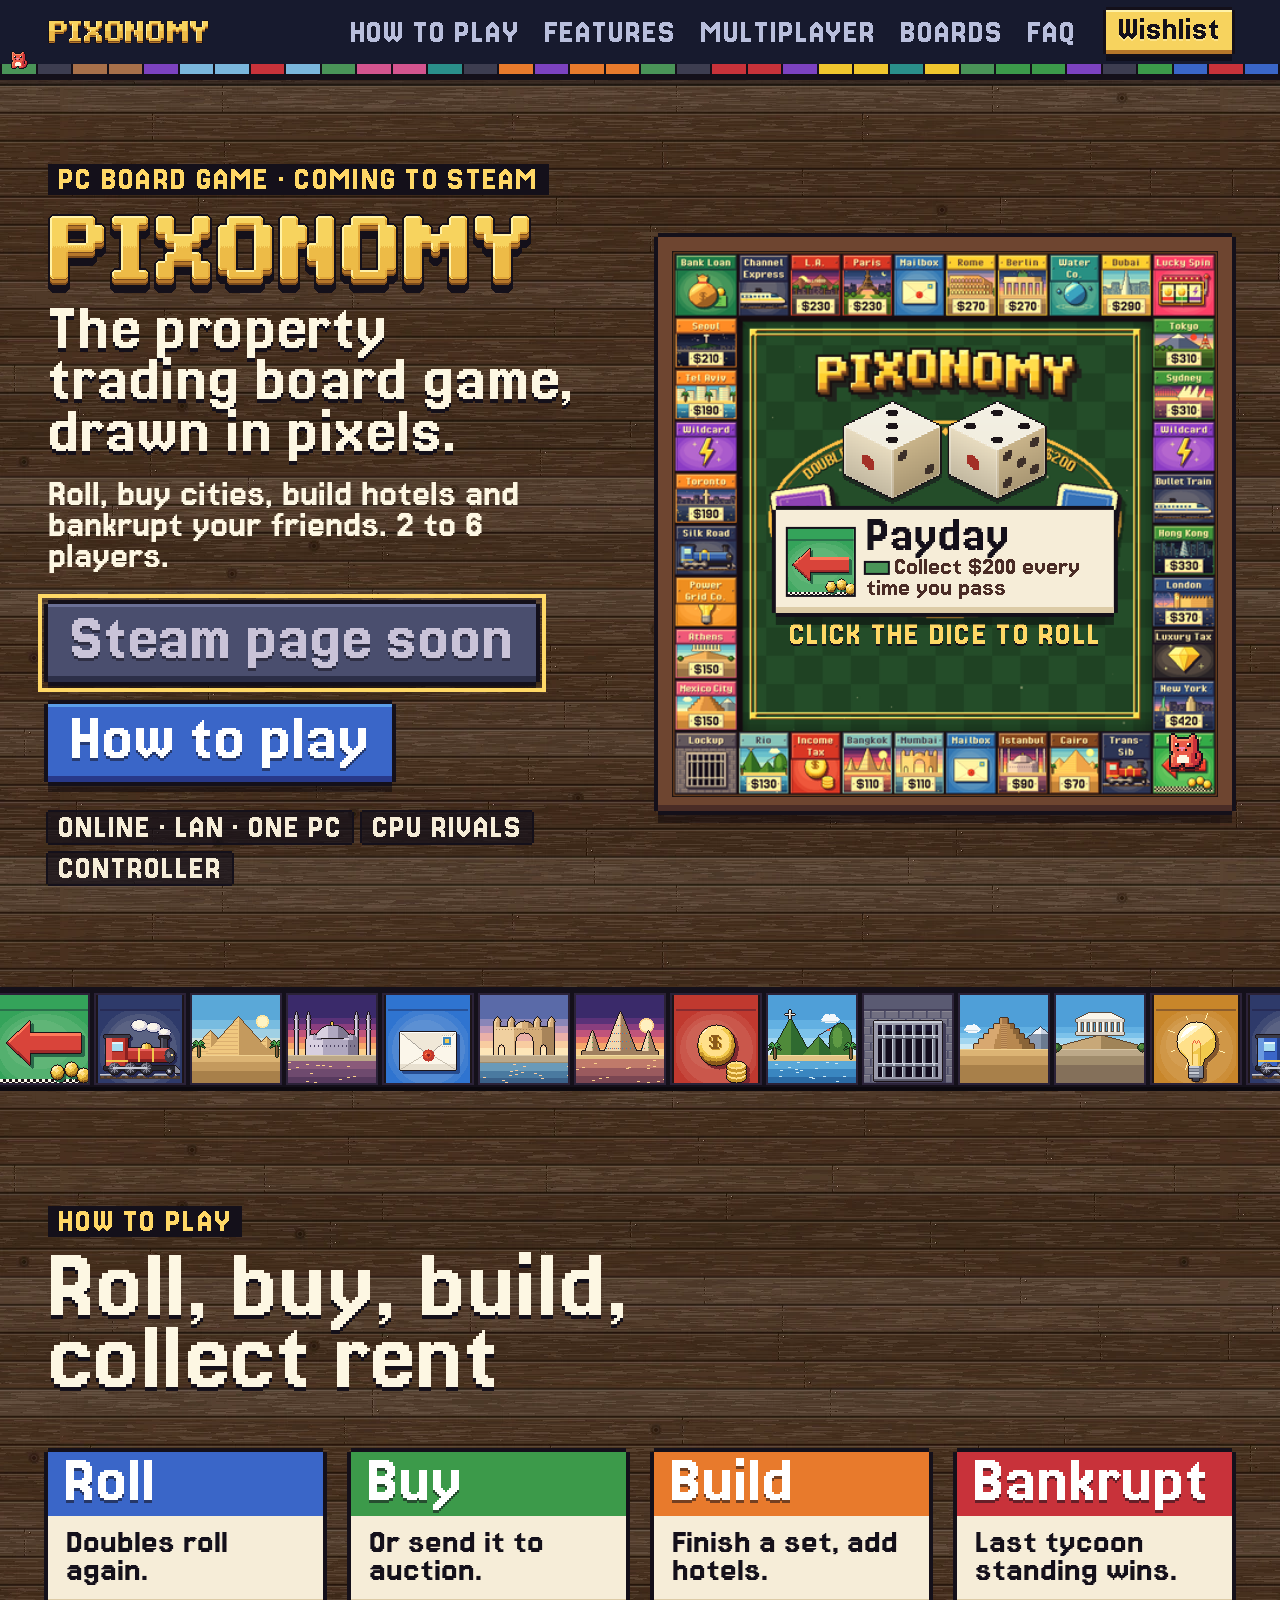
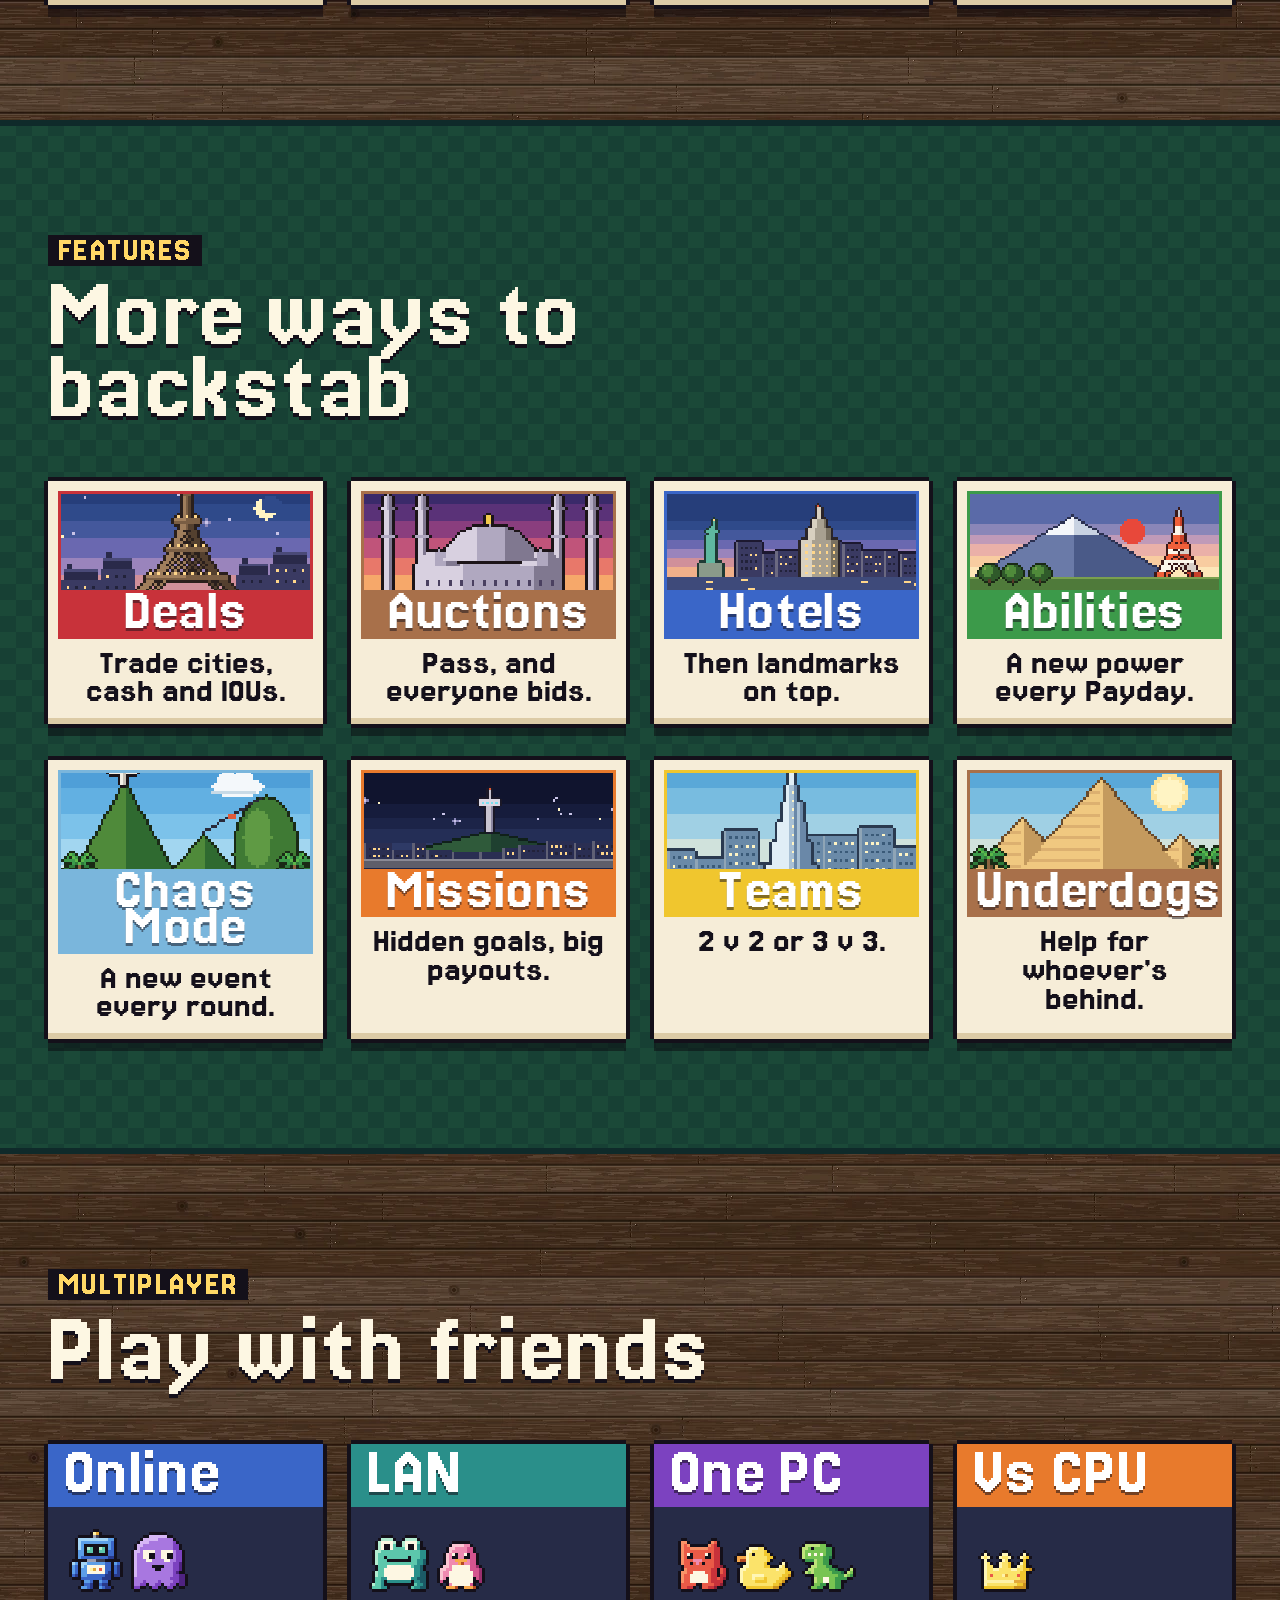
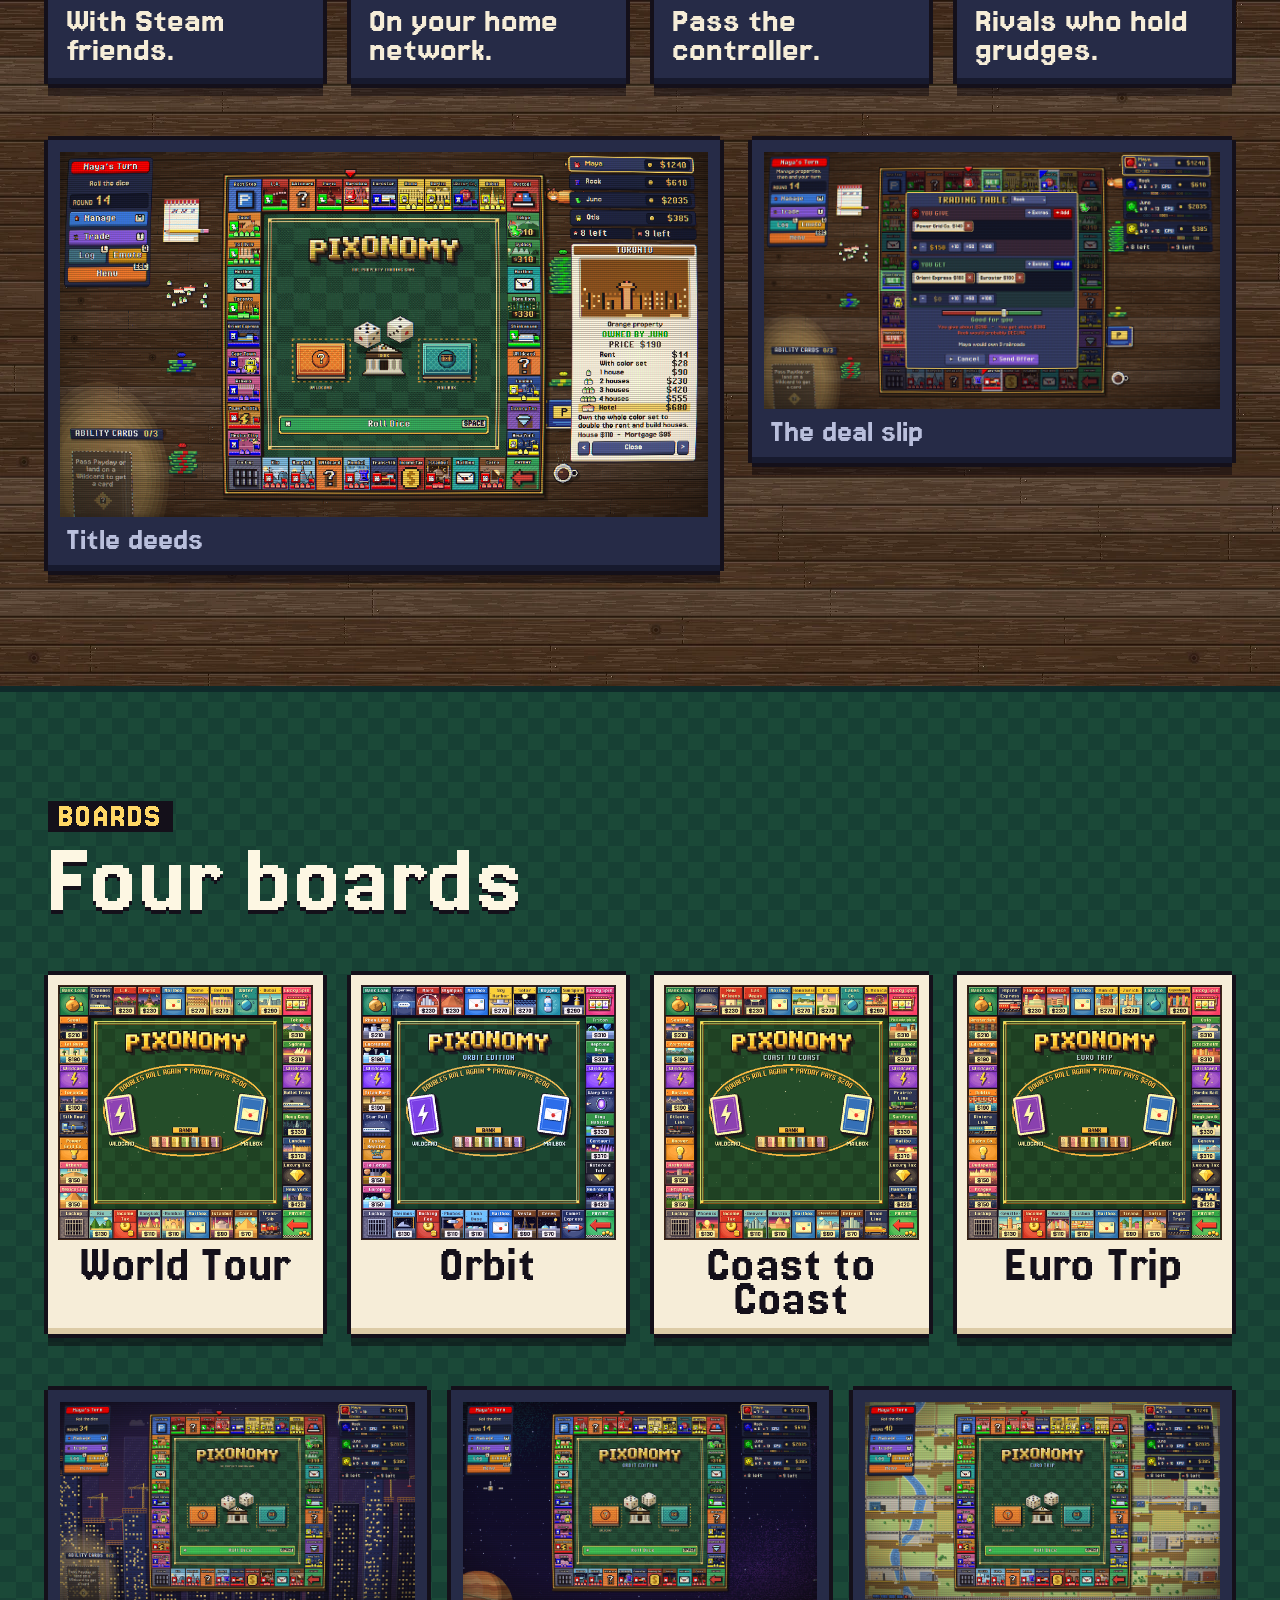
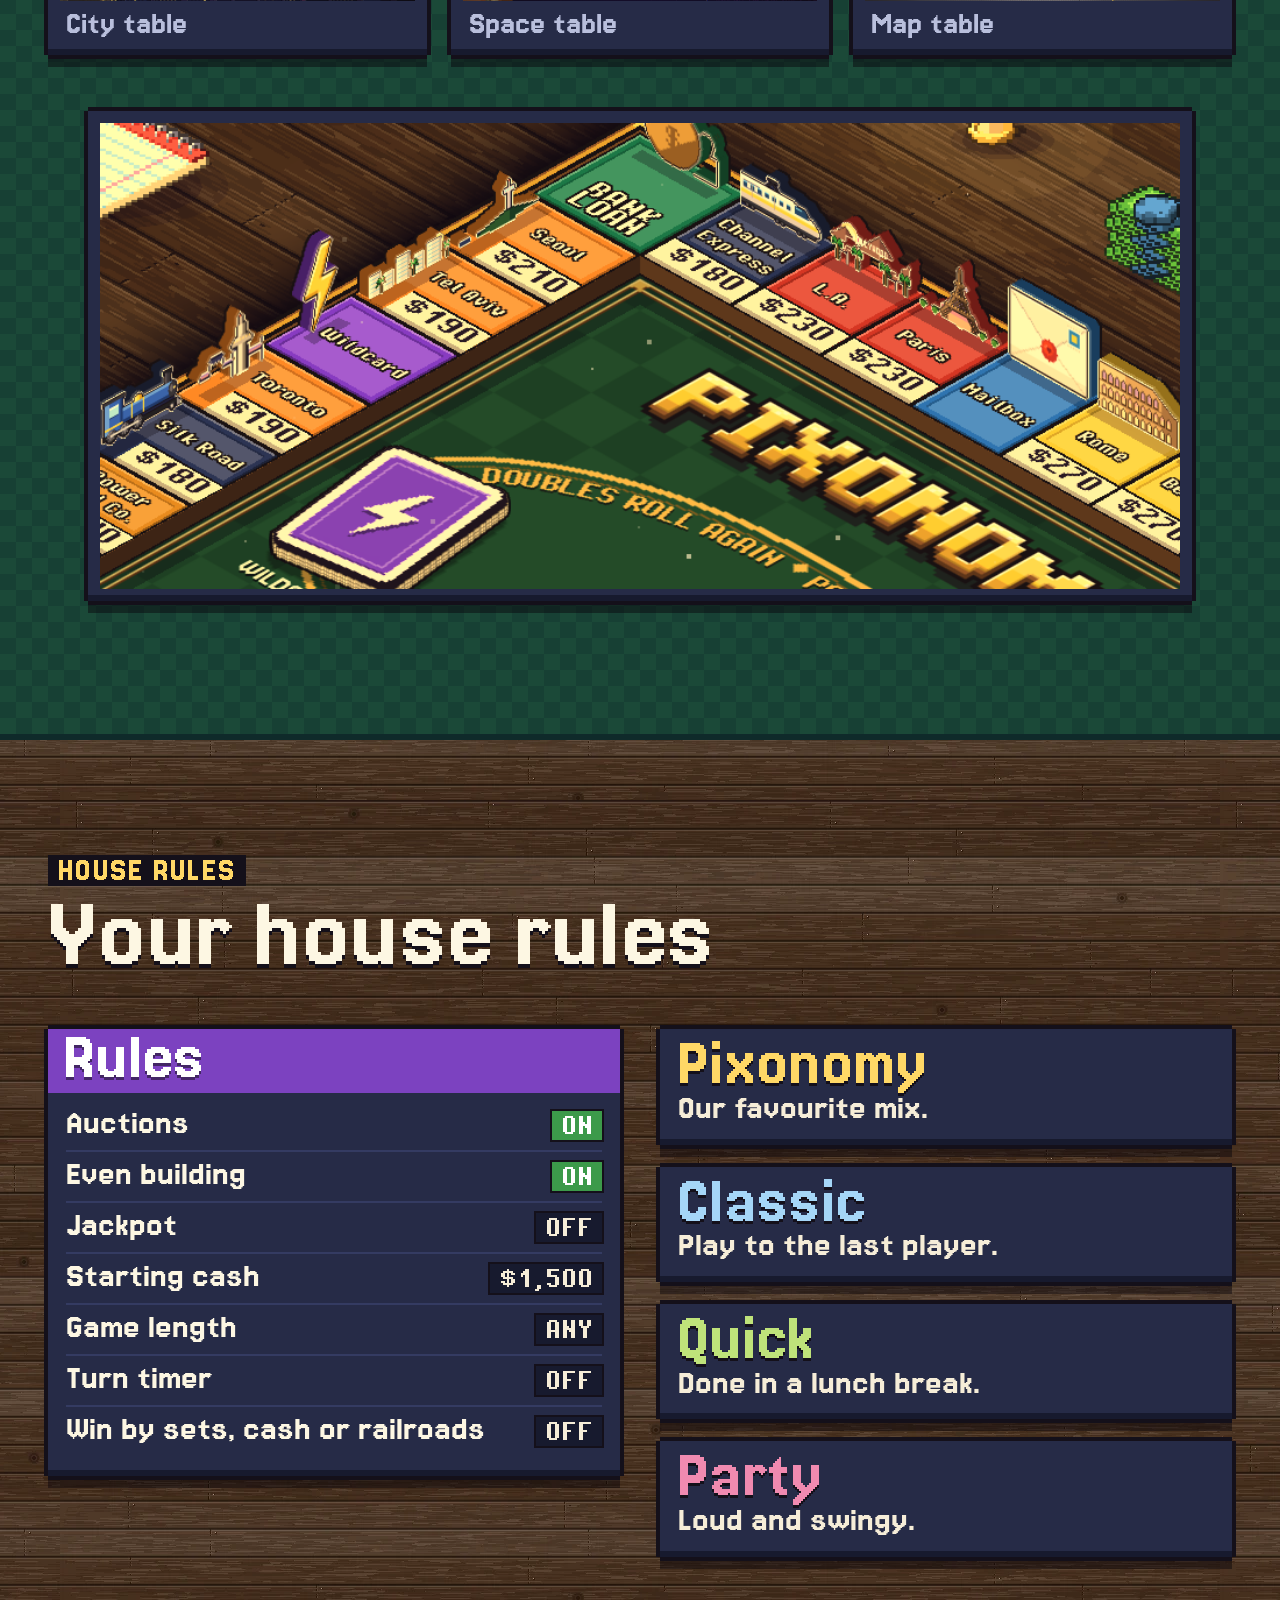
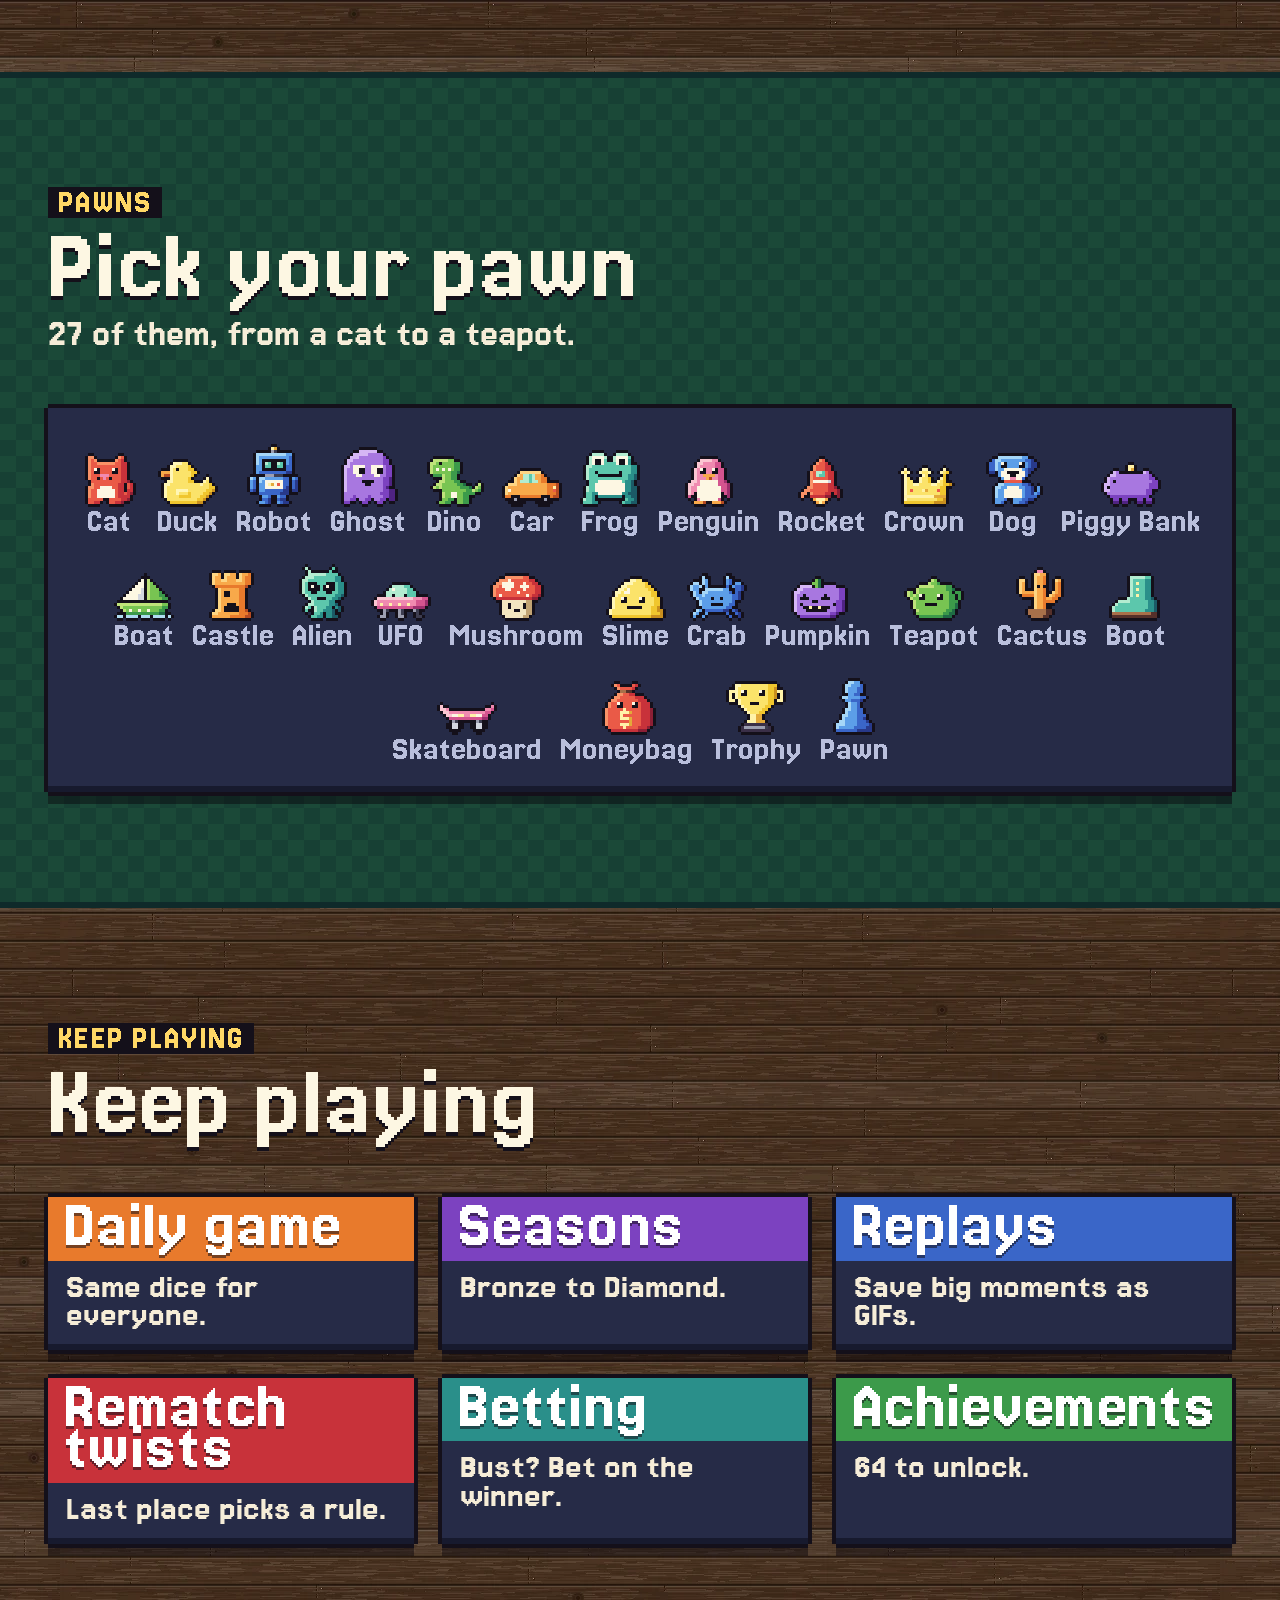
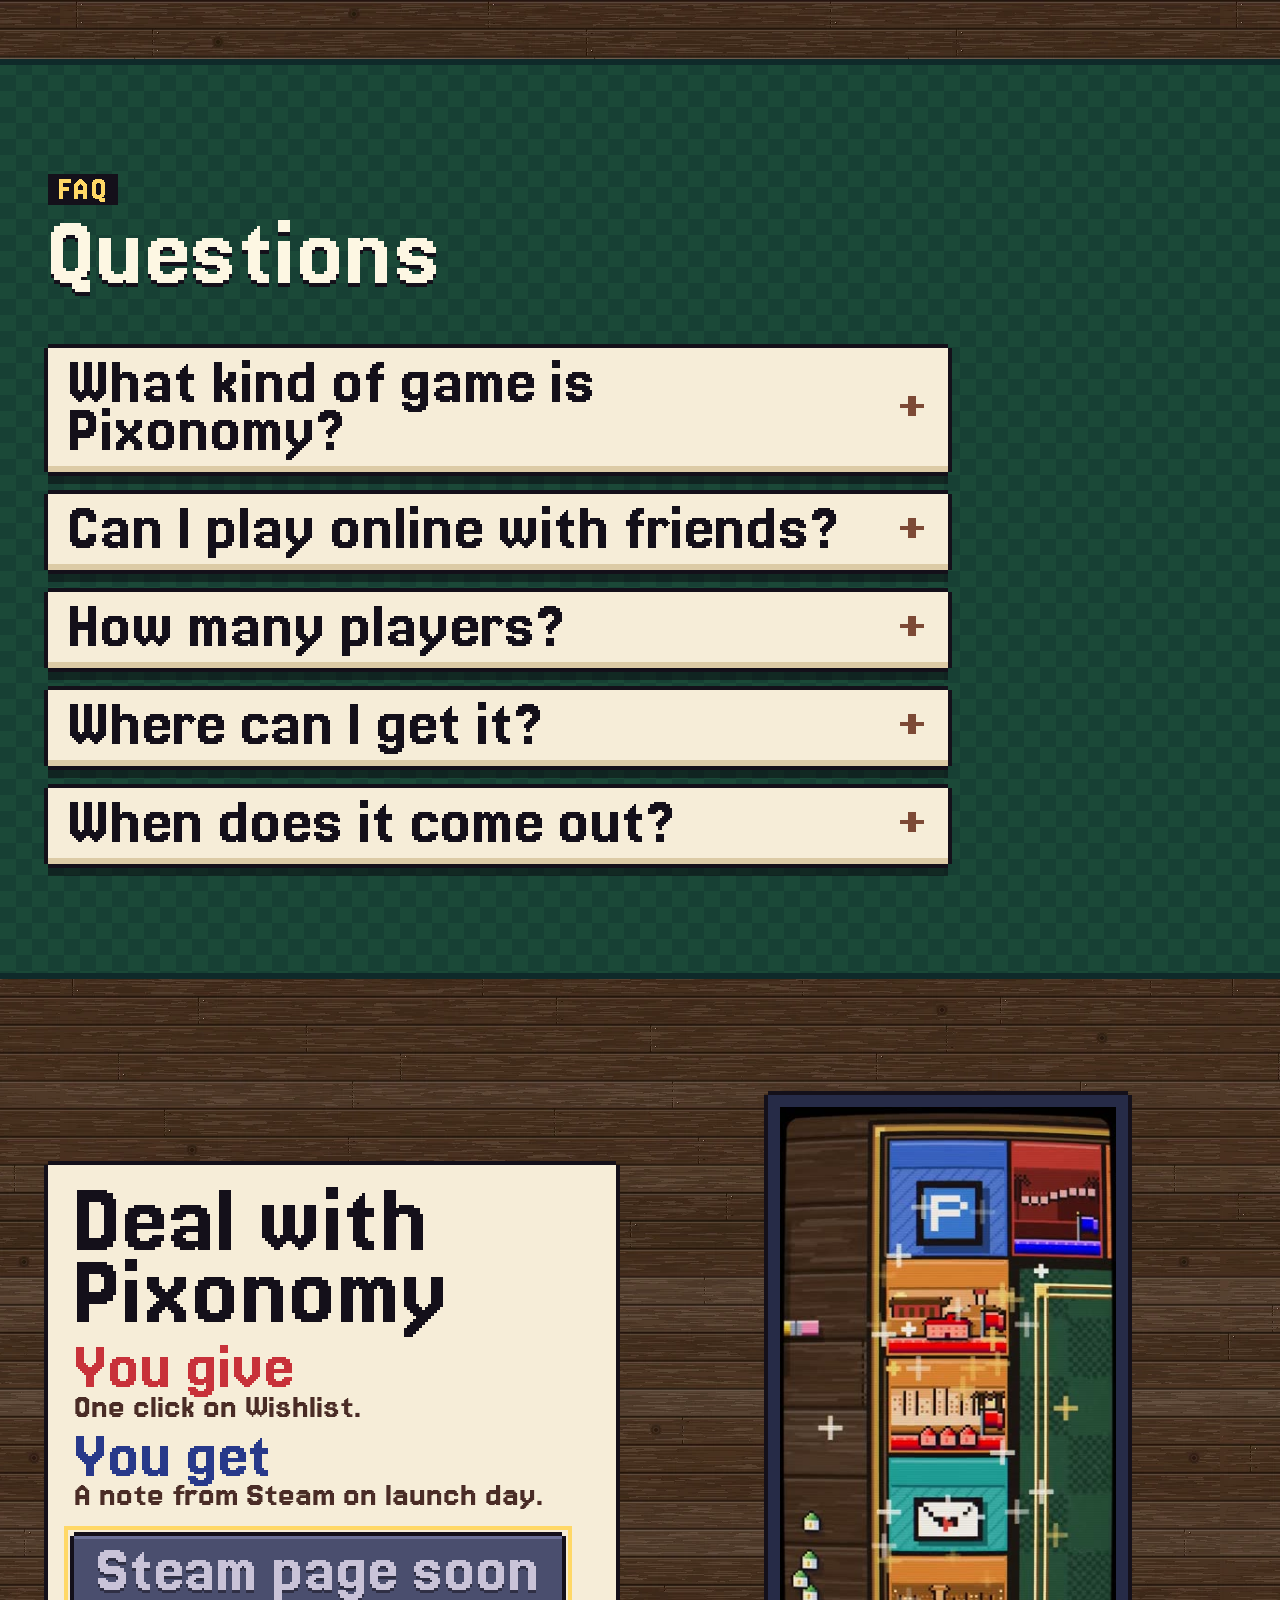
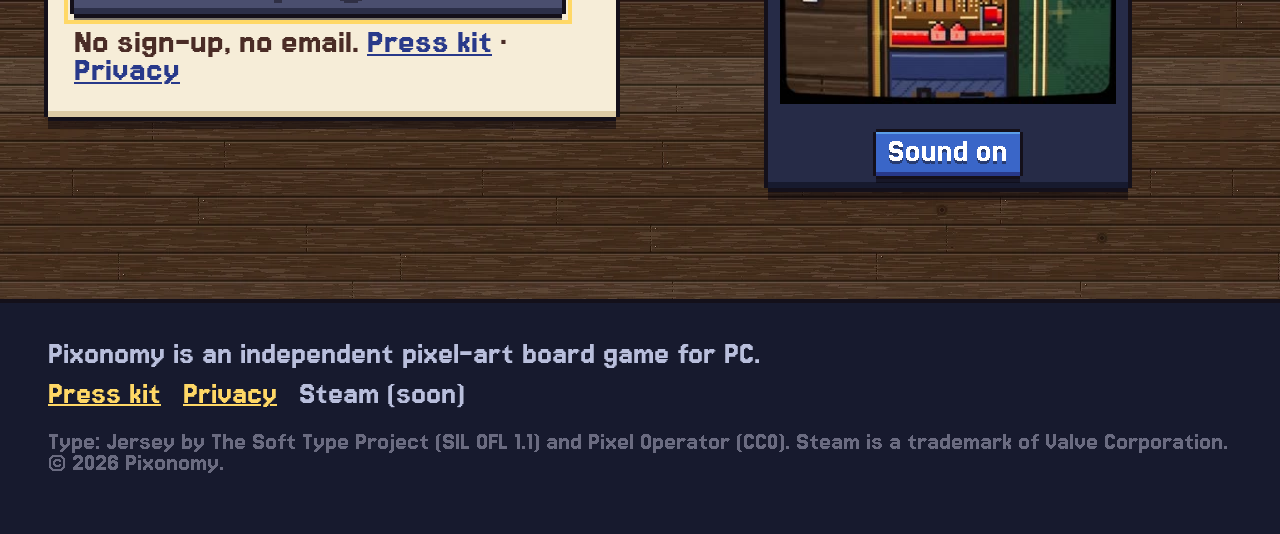
==== commit 362bb176: "Steam only: remove the free prototype and itch.io links Pixonomy is a paid Steam game; the itch.io b" ====
--- a/index.html
+++ b/index.html
@@ -5,7 +5,7 @@
 <meta charset="utf-8" />
 <meta name="viewport" content="width=device-width, initial-scale=1" />
 <title>Pixonomy: Pixel-Art Property Trading Board Game for PC</title>
-<meta name="description" content="Roll the dice, buy cities, build houses and hotels and bankrupt your friends. A pixel-art property trading board game for 2 to 6 players: online, LAN, one PC or vs CPU. Free prototype out now." />
+<meta name="description" content="Roll the dice, buy cities, build houses and hotels and bankrupt your friends. A pixel-art property trading board game for 2 to 6 players: online, LAN, one PC or vs CPU. Coming to Steam." />
 <meta name="robots" content="index, follow, max-image-preview:large, max-snippet:-1, max-video-preview:-1" />
 <link rel="canonical" href="https://pixopoly-website.vercel.app/" />
 <meta name="theme-color" content="#171a2e" />
@@ -15,7 +15,7 @@
 <meta property="og:type" content="website" />
 <meta property="og:site_name" content="Pixonomy" />
 <meta property="og:title" content="Pixonomy: the property trading board game, in pixel art" />
-<meta property="og:description" content="Roll, buy cities, build hotels, cut deals and bankrupt your friends. 2 to 6 players, online, LAN or one PC. Free prototype on itch.io, coming to Steam." />
+<meta property="og:description" content="Roll, buy cities, build hotels, cut deals and bankrupt your friends. 2 to 6 players, online, LAN or one PC. Coming to Steam." />
 <meta property="og:url" content="https://pixopoly-website.vercel.app/" />
 <meta property="og:image" content="https://pixopoly-website.vercel.app/assets/px/og.png" />
 <meta property="og:image:width" content="1200" />
@@ -31,9 +31,9 @@
 <link rel="preload" href="/assets/px/board-classic.png" as="image" fetchpriority="high" />
 <link rel="manifest" href="/site.webmanifest" />
 <link rel="stylesheet" href="/css/px.css" />
-<script type="application/ld+json">{"@context": "https://schema.org", "@type": "VideoGame", "@id": "https://pixopoly-website.vercel.app/#game", "name": "Pixonomy", "url": "https://pixopoly-website.vercel.app/", "description": "Pixonomy is a pixel-art property trading board game for 2 to 6 players on PC. Roll the dice, buy cities, build houses and hotels, collect rent, trade and bid at auction until one tycoon is left. Play online with Steam friends, over LAN, on one PC or against CPU rivals. The prototype is free on itch.io.", "image": "https://pixopoly-website.vercel.app/assets/px/og.png", "screenshot": ["https://pixopoly-website.vercel.app/assets/shots/board_table.webp", "https://pixopoly-website.vercel.app/assets/shots/deed.webp", "https://pixopoly-website.vercel.app/assets/shots/trade.webp", "https://pixopoly-website.vercel.app/assets/shots/board_city.webp", "https://pixopoly-website.vercel.app/assets/shots/board_space.webp", "https://pixopoly-website.vercel.app/assets/shots/board_map.webp", "https://pixopoly-website.vercel.app/assets/shots/manage.webp"], "trailer": {"@type": "VideoObject", "name": "Pixonomy teaser", "description": "Dice, pawns and houses on the Pixonomy board.", "contentUrl": "https://pixopoly-website.vercel.app/assets/video/reel.mp4", "thumbnailUrl": "https://pixopoly-website.vercel.app/assets/video/teaser_poster.jpg", "uploadDate": "2026-11-11"}, "offers": {"@type": "Offer", "price": "0", "priceCurrency": "USD", "url": "https://intebat.itch.io/pixonomy", "name": "Free prototype on itch.io", "availability": "https://schema.org/InStock"}, "genre": ["Board game", "Strategy", "Party", "Trading", "Economic simulation"], "keywords": "property trading board game, board game online with friends, dice board game, real estate board game, pixel art board game, local multiplayer board game, hot-seat board game, tycoon board game, family board game", "gamePlatform": ["PC", "Windows", "Steam"], "operatingSystem": "Windows", "applicationCategory": "Game", "playMode": ["SinglePlayer", "MultiPlayer"], "numberOfPlayers": {"@type": "QuantitativeValue", "minValue": 2, "maxValue": 6}, "inLanguage": "en", "sameAs": ["https://intebat.itch.io/pixonomy"]}</script>
+<script type="application/ld+json">{"@context": "https://schema.org", "@type": "VideoGame", "@id": "https://pixopoly-website.vercel.app/#game", "name": "Pixonomy", "url": "https://pixopoly-website.vercel.app/", "description": "Pixonomy is a pixel-art property trading board game for 2 to 6 players on PC. Roll the dice, buy cities, build houses and hotels, collect rent, trade and bid at auction until one tycoon is left. Play online with Steam friends, over LAN, on one PC or against CPU rivals. Coming to Steam.", "image": "https://pixopoly-website.vercel.app/assets/px/og.png", "screenshot": ["https://pixopoly-website.vercel.app/assets/shots/board_table.webp", "https://pixopoly-website.vercel.app/assets/shots/deed.webp", "https://pixopoly-website.vercel.app/assets/shots/trade.webp", "https://pixopoly-website.vercel.app/assets/shots/board_city.webp", "https://pixopoly-website.vercel.app/assets/shots/board_space.webp", "https://pixopoly-website.vercel.app/assets/shots/board_map.webp", "https://pixopoly-website.vercel.app/assets/shots/manage.webp"], "trailer": {"@type": "VideoObject", "name": "Pixonomy teaser", "description": "Dice, pawns and houses on the Pixonomy board.", "contentUrl": "https://pixopoly-website.vercel.app/assets/video/reel.mp4", "thumbnailUrl": "https://pixopoly-website.vercel.app/assets/video/teaser_poster.jpg", "uploadDate": "2026-11-11"}, "genre": ["Board game", "Strategy", "Party", "Trading", "Economic simulation"], "keywords": "property trading board game, board game online with friends, dice board game, real estate board game, pixel art board game, local multiplayer board game, hot-seat board game, tycoon board game, family board game", "gamePlatform": ["PC", "Windows", "Steam"], "operatingSystem": "Windows", "applicationCategory": "Game", "playMode": ["SinglePlayer", "MultiPlayer"], "numberOfPlayers": {"@type": "QuantitativeValue", "minValue": 2, "maxValue": 6}, "inLanguage": "en"}</script>
 <script type="application/ld+json">{"@context": "https://schema.org", "@type": "WebSite", "@id": "https://pixopoly-website.vercel.app/#website", "name": "Pixonomy", "url": "https://pixopoly-website.vercel.app/"}</script>
-<script type="application/ld+json">{"@context": "https://schema.org", "@type": "FAQPage", "mainEntity": [{"@type": "Question", "name": "What kind of game is Pixonomy?", "acceptedAnswer": {"@type": "Answer", "text": "A pixel-art property trading board game. Roll, buy cities, build hotels and collect rent until one player is left."}}, {"@type": "Question", "name": "Can I play online with friends?", "acceptedAnswer": {"@type": "Answer", "text": "Yes: online with Steam friends, over LAN, or on one PC. CPU players can fill any seat."}}, {"@type": "Question", "name": "How many players?", "acceptedAnswer": {"@type": "Answer", "text": "2 to 6, people or CPU."}}, {"@type": "Question", "name": "Is it free?", "acceptedAnswer": {"@type": "Answer", "text": "The prototype is free on itch.io now. The full game is coming to Steam."}}, {"@type": "Question", "name": "When does it come out?", "acceptedAnswer": {"@type": "Answer", "text": "No date yet. Wishlist it on Steam to hear on launch day."}}]}</script>
+<script type="application/ld+json">{"@context": "https://schema.org", "@type": "FAQPage", "mainEntity": [{"@type": "Question", "name": "What kind of game is Pixonomy?", "acceptedAnswer": {"@type": "Answer", "text": "A pixel-art property trading board game. Roll, buy cities, build hotels and collect rent until one player is left."}}, {"@type": "Question", "name": "Can I play online with friends?", "acceptedAnswer": {"@type": "Answer", "text": "Yes: online with Steam friends, over LAN, or on one PC. CPU players can fill any seat."}}, {"@type": "Question", "name": "How many players?", "acceptedAnswer": {"@type": "Answer", "text": "2 to 6, people or CPU."}}, {"@type": "Question", "name": "Where can I get it?", "acceptedAnswer": {"@type": "Answer", "text": "Only on Steam, for Windows PC. Wishlist it to hear on launch day."}}, {"@type": "Question", "name": "When does it come out?", "acceptedAnswer": {"@type": "Answer", "text": "No date yet. Wishlist it on Steam to hear on launch day."}}]}</script>
 </head>
 <body>
 <a class="skip" href="#main">Skip to content</a>
@@ -50,7 +50,7 @@
         <li><a href="#faq">FAQ</a></li>
       </ul>
     </nav>
-    <a class="btn btn--gold btn--sm hud__cta" data-link="itch" href="https://intebat.itch.io/pixonomy">Play free</a>
+    <a class="btn btn--gold btn--sm hud__cta" href="#wishlist">Wishlist</a>
   </div>
   <div class="track" data-track aria-hidden="true"></div>
 </header>
@@ -60,12 +60,12 @@
 <section class="hero" id="top">
   <div class="wrap hero__grid">
     <div>
-      <span class="kicker">PC board game · play free now</span>
+      <span class="kicker">PC board game · coming to Steam</span>
       <h1><img src="/assets/px/logo.png" width="483" height="73" alt="Pixonomy" /><span class="sub">The property trading board game, drawn in pixels.</span></h1>
       <p class="lede">Roll, buy cities, build hotels and bankrupt your friends. 2 to 6 players.</p>
       <div class="hero__cta">
-        <a class="btn btn--big btn--main" data-link="itch" href="https://intebat.itch.io/pixonomy">Play it free</a>
-        <a class="btn btn--blue" data-link="steam" href="#wishlist">Wishlist on Steam</a>
+        <a class="btn btn--big btn--main" data-link="steam" href="#wishlist">Wishlist on Steam</a>
+        <a class="btn btn--blue" href="#how-to-play">How to play</a>
       </div>
       <ul class="chips" aria-label="At a glance">
         <li>Online · LAN · one PC</li><li>CPU rivals</li><li>Controller</li>
@@ -255,7 +255,7 @@
       <span class="kicker">FAQ</span>
       <h2 id="h-faq">Questions</h2>
     </div>
-    <div class="faq"><details class="slab paper"><summary>What kind of game is Pixonomy?</summary><div class="a"><p>A pixel-art property trading board game. Roll, buy cities, build hotels and collect rent until one player is left.</p></div></details><details class="slab paper"><summary>Can I play online with friends?</summary><div class="a"><p>Yes: online with Steam friends, over LAN, or on one PC. CPU players can fill any seat.</p></div></details><details class="slab paper"><summary>How many players?</summary><div class="a"><p>2 to 6, people or CPU.</p></div></details><details class="slab paper"><summary>Is it free?</summary><div class="a"><p>The prototype is free on itch.io now. The full game is coming to Steam.</p></div></details><details class="slab paper"><summary>When does it come out?</summary><div class="a"><p>No date yet. Wishlist it on Steam to hear on launch day.</p></div></details></div>
+    <div class="faq"><details class="slab paper"><summary>What kind of game is Pixonomy?</summary><div class="a"><p>A pixel-art property trading board game. Roll, buy cities, build hotels and collect rent until one player is left.</p></div></details><details class="slab paper"><summary>Can I play online with friends?</summary><div class="a"><p>Yes: online with Steam friends, over LAN, or on one PC. CPU players can fill any seat.</p></div></details><details class="slab paper"><summary>How many players?</summary><div class="a"><p>2 to 6, people or CPU.</p></div></details><details class="slab paper"><summary>Where can I get it?</summary><div class="a"><p>Only on Steam, for Windows PC. Wishlist it to hear on launch day.</p></div></details><details class="slab paper"><summary>When does it come out?</summary><div class="a"><p>No date yet. Wishlist it on Steam to hear on launch day.</p></div></details></div>
   </div>
 </section>
 
@@ -266,10 +266,9 @@
       <p class="give">You give</p>
       <p>One click on Wishlist.</p>
       <p class="get">You get</p>
-      <p>A note on launch day. Or play the free prototype now.</p>
+      <p>A note from Steam on launch day.</p>
       <div class="sign">
         <a class="btn btn--main" data-link="steam" href="#wishlist">Wishlist on Steam</a>
-        <a class="btn btn--purple" data-link="itch" href="https://intebat.itch.io/pixonomy">Play free on itch.io</a>
       </div>
       <p class="fine">No sign-up, no email. <a href="/presskit">Press kit</a> · <a href="/privacy">Privacy</a></p>
     </div>
@@ -289,7 +288,6 @@
       <ul>
         <li><a href="/presskit">Press kit</a></li>
         <li><a href="/privacy">Privacy</a></li>
-        <li><a data-link="itch" href="https://intebat.itch.io/pixonomy">itch.io</a></li>
         <li><a data-link="steam" class="sm" href="#wishlist">Steam</a></li>
       </ul>
     </div>
--- a/css/px.css
+++ b/css/px.css
@@ -306,6 +306,7 @@
 
 /* ── This site: store buttons, the screenshot row, the teaser ── */
 .btn.is-soon { --fill: #4a4e6e; --edge: #2c2f48; --hi: #6b7096; color: #c9c3d8; cursor: default; filter: none; transform: none; }
+.btn--big.is-soon { font-size: 32px; padding: 12px 22px 18px; }
 .foot a.is-soon { color: var(--muted); text-decoration: none; cursor: default; }
 .shot a { display: block; }
 .shots3 { display: grid; grid-template-columns: repeat(3, 1fr); gap: 24px; margin-top: 56px; }
